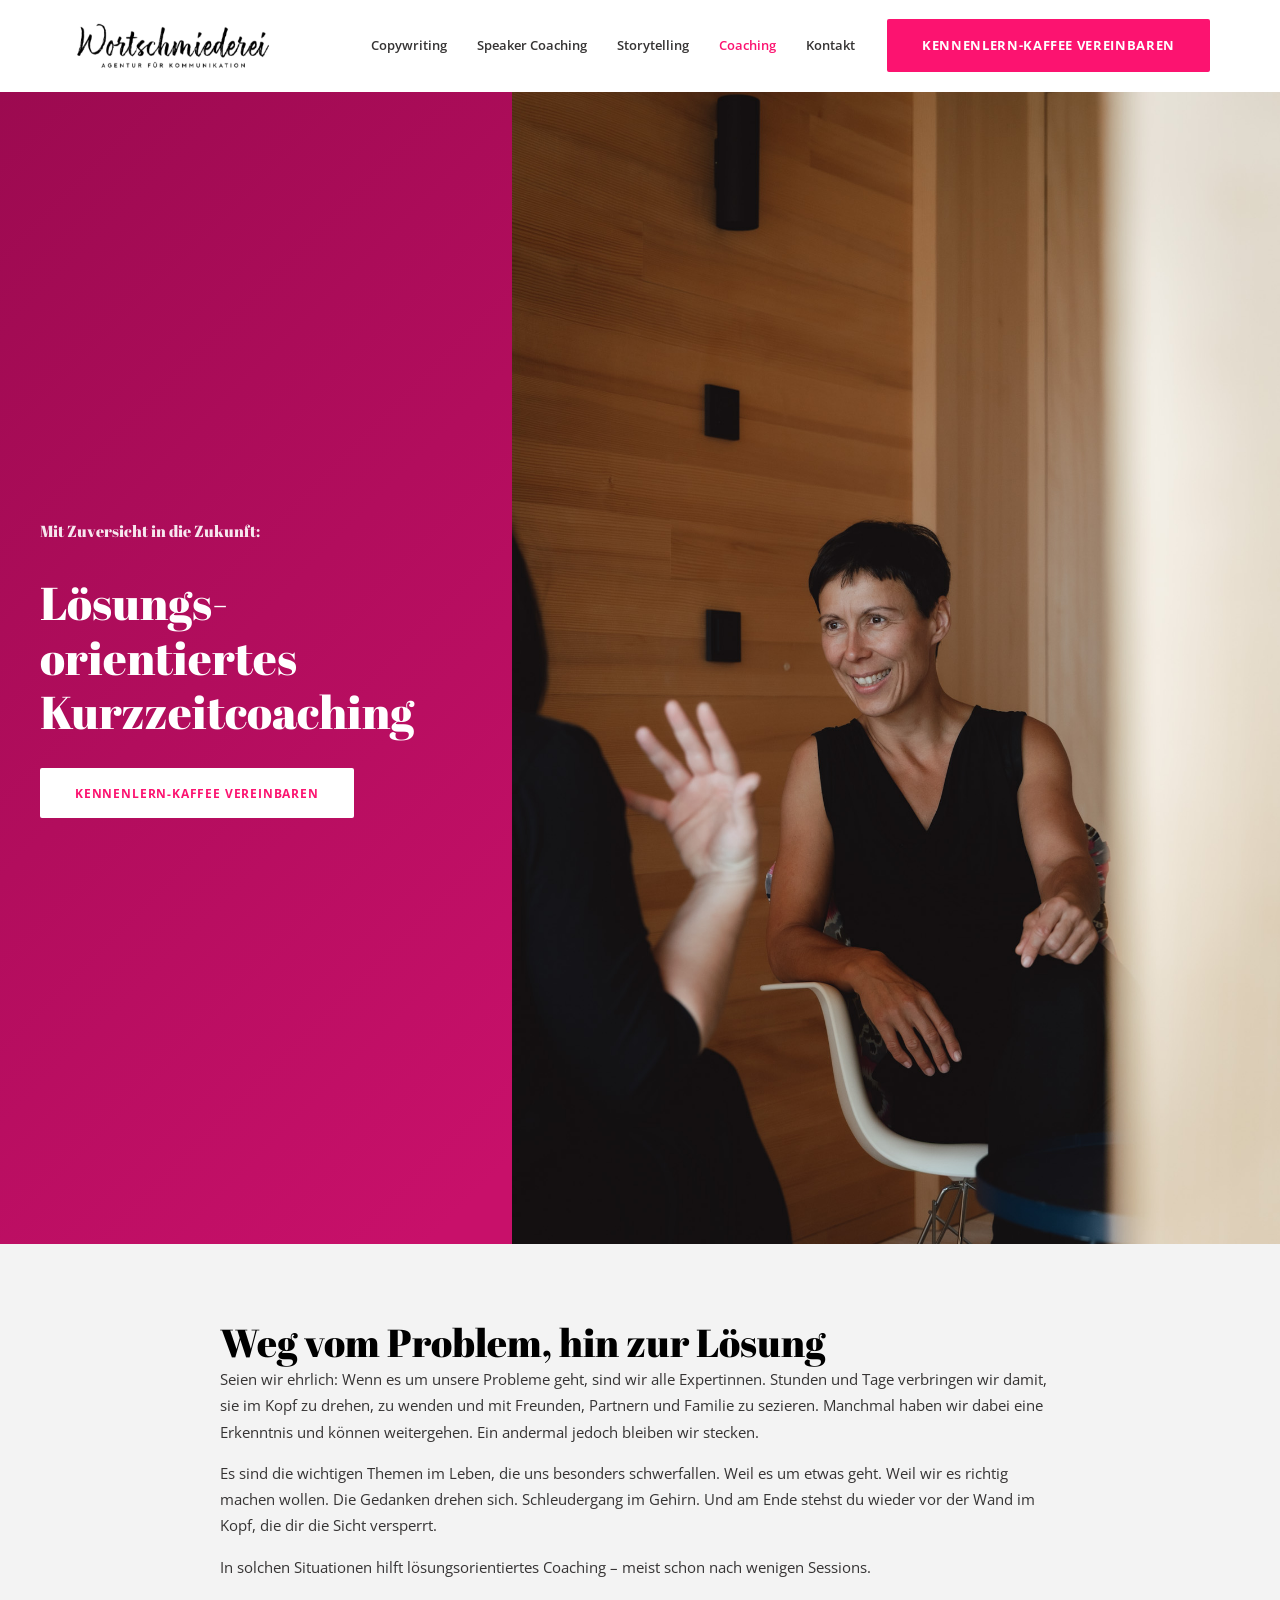
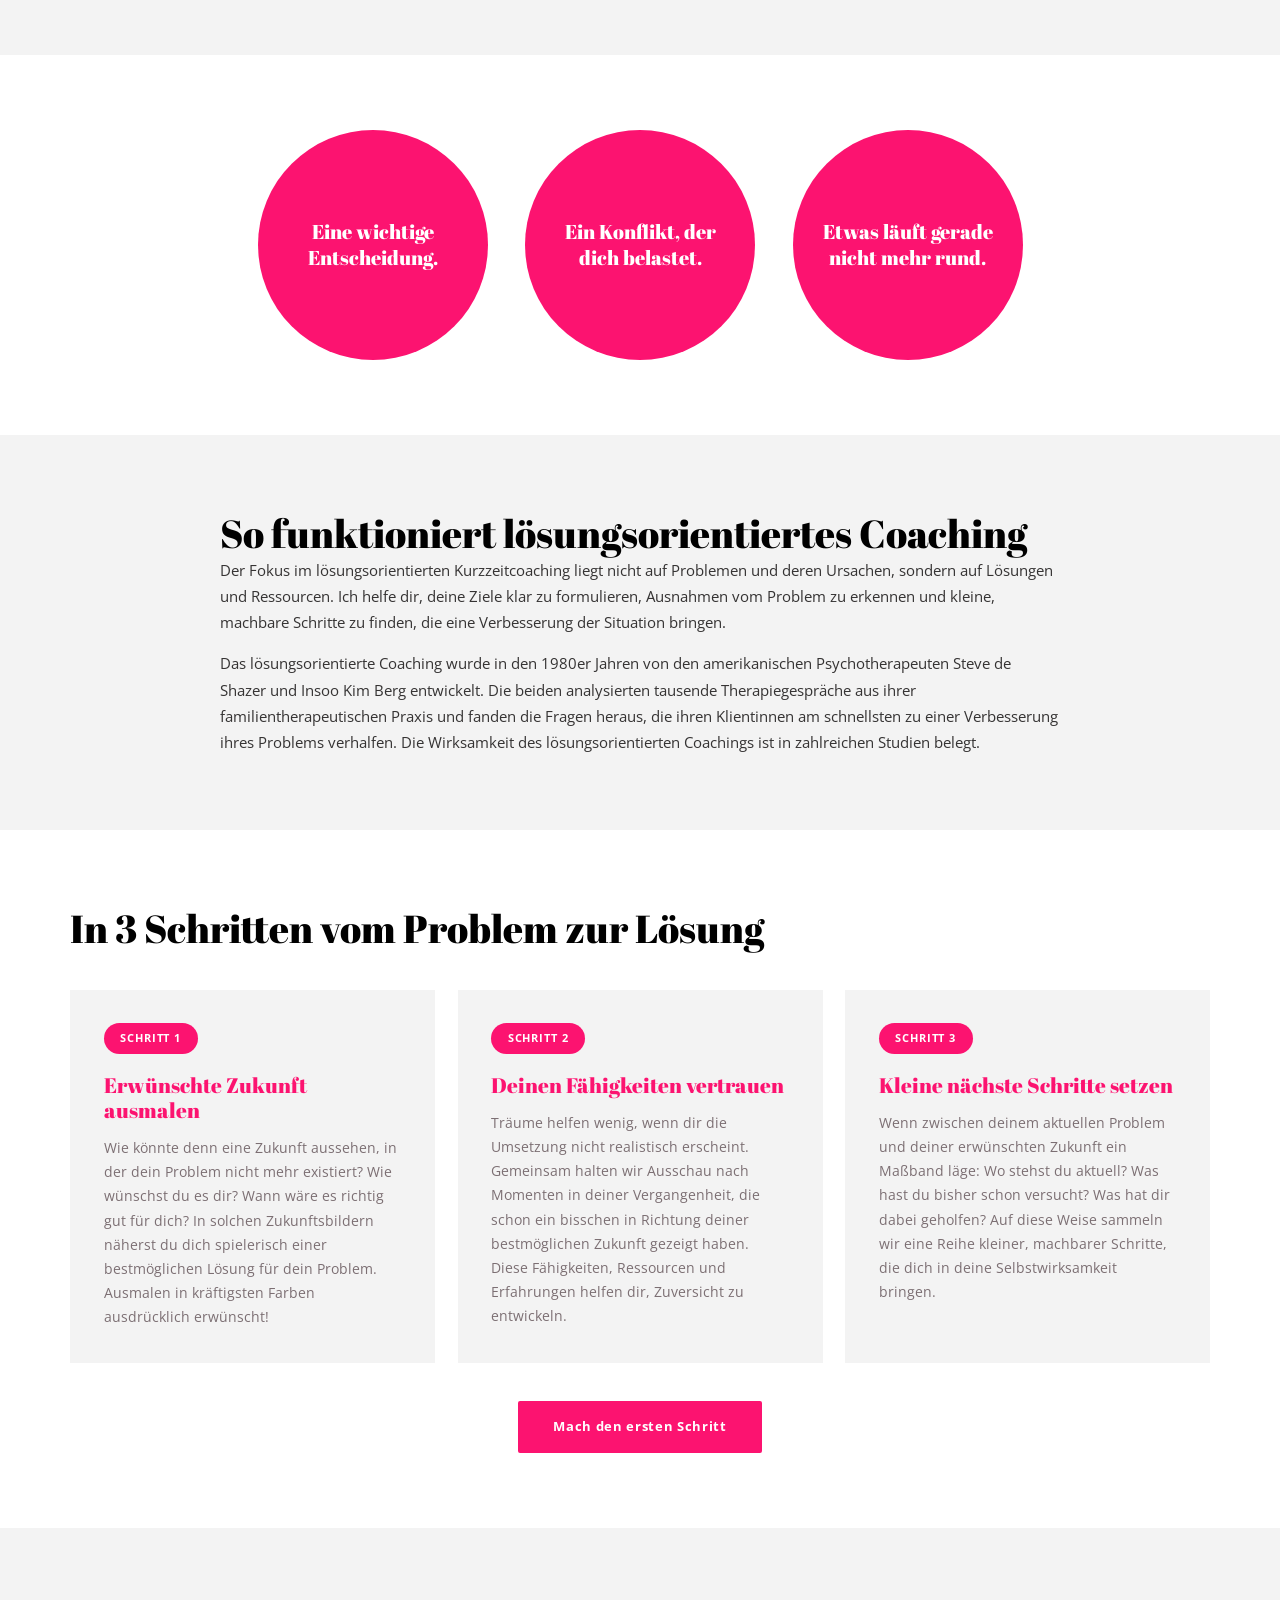
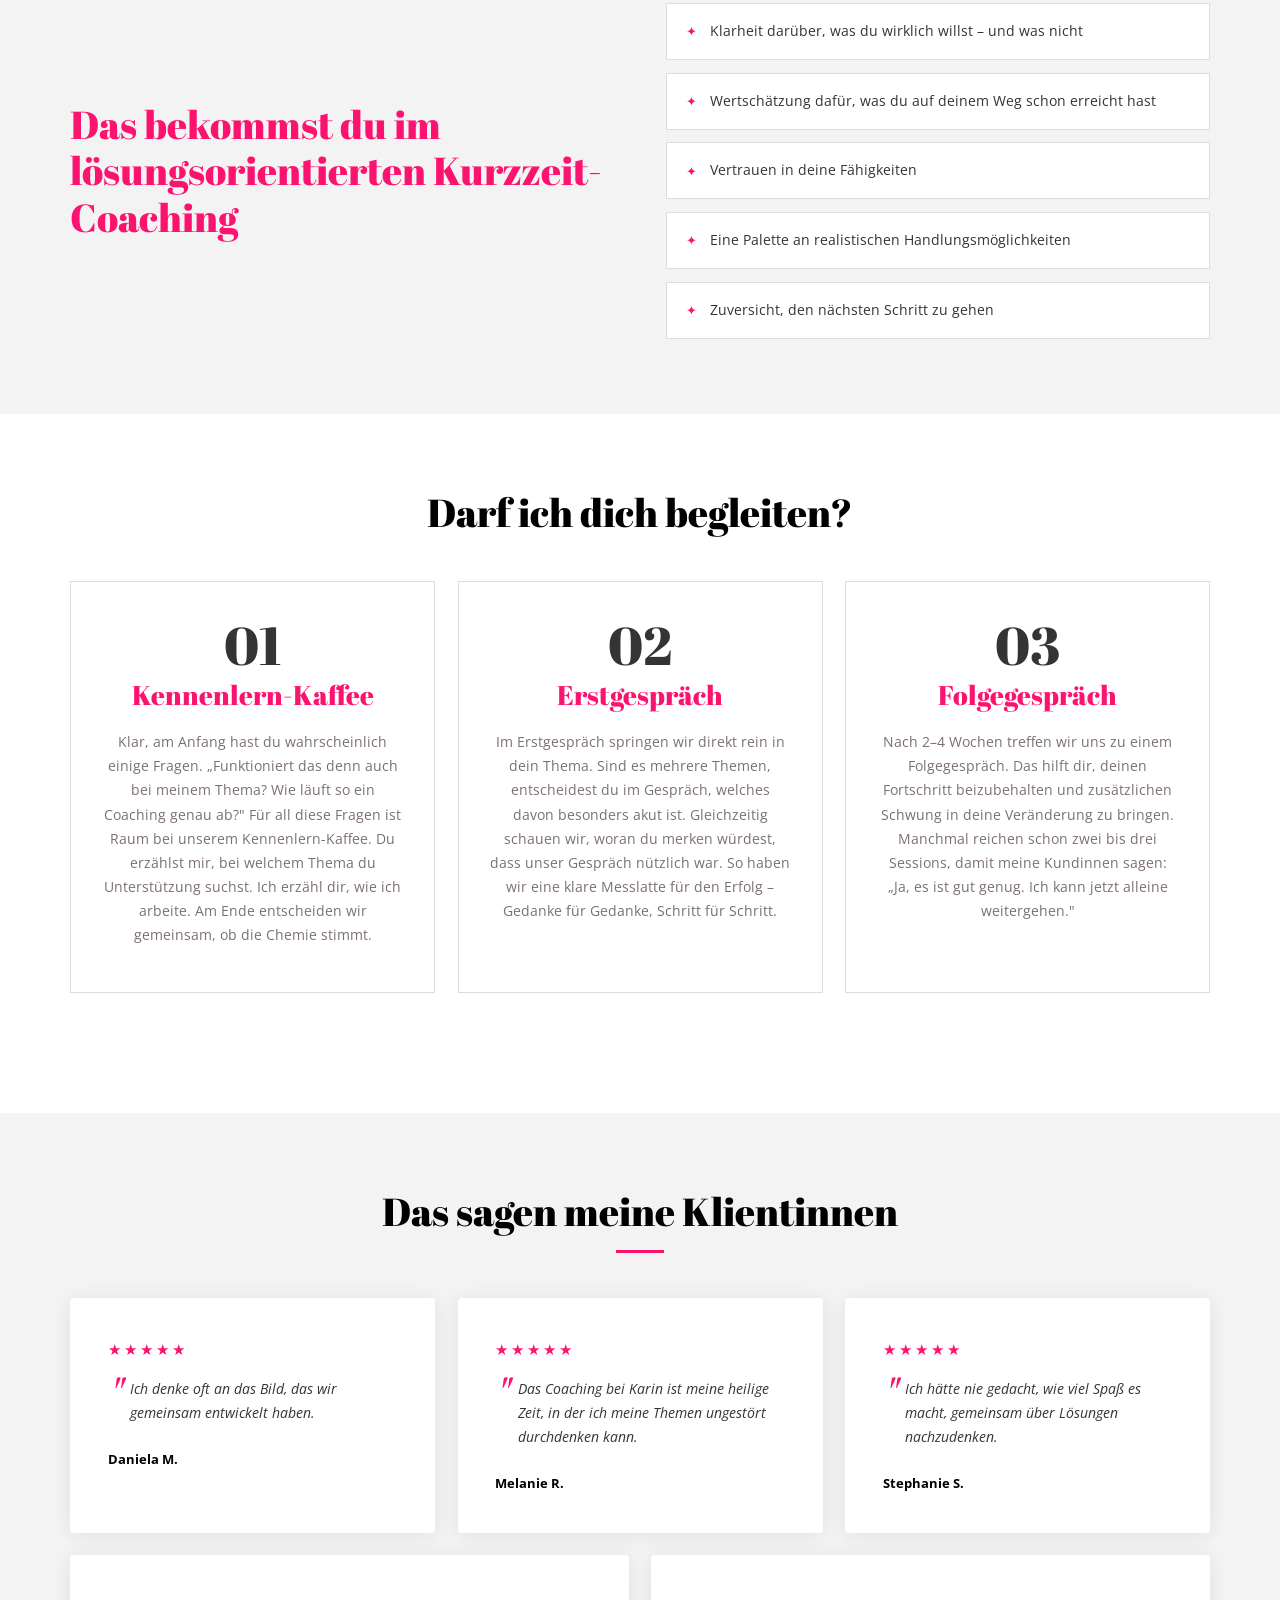
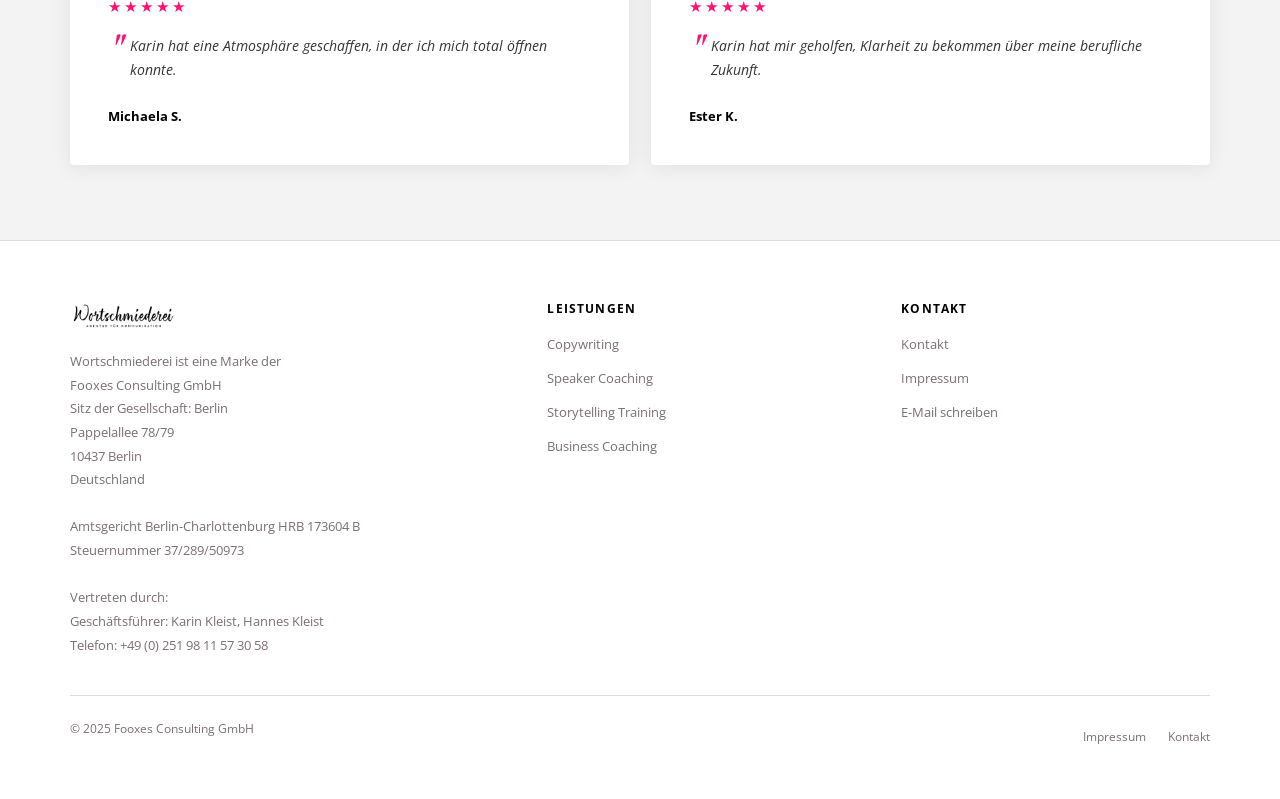
==== coaching/index.html @ 128ac785 "Apply Karin's review feedback All pages: - Header CTA now ALL CAPS; hero CTA buttons are white with " ====
<!DOCTYPE html>
<html lang="de">
<head>
  <meta charset="UTF-8">
  <meta name="viewport" content="width=device-width, initial-scale=1.0">
  <title>Business Coaching – Wortschmiederei</title>
  <meta name="description" content="Lösungsorientiertes Kurzzeitcoaching mit Karin Kleist. Mit Zuversicht in die Zukunft – weg vom Problem, hin zur Lösung.">
  <link rel="stylesheet" href="../css/style.css">
</head>
<body>

  <!-- ============ HEADER ============ -->
  <header class="site-header" role="banner">
    <div class="header-inner">
      <a href="/" class="site-logo" aria-label="Wortschmiederei – Startseite">
        <img src="../images/logos/logo-black-cropped.png" alt="Wortschmiederei" width="180" height="60">
      </a>

      <button class="nav-toggle" aria-expanded="false" aria-controls="site-nav" aria-label="Menü öffnen">
        <span></span><span></span><span></span>
      </button>

      <nav class="site-nav" id="site-nav" role="navigation" aria-label="Hauptnavigation">
        <ul class="nav-list">
          <li><a href="../copywriting-fuer-unternehmen-und-macher/">Copywriting</a></li>
          <li><a href="../speaker-coaching/">Speaker Coaching</a></li>
          <li><a href="../storytelling-trainings/">Storytelling</a></li>
          <li><a href="../coaching/" class="active">Coaching</a></li>
          <li><a href="../kontakt/">Kontakt</a></li>
        </ul>
        <div class="nav-cta">
          <a href="../kontakt/" class="btn btn-primary">Kennenlern-Kaffee vereinbaren</a>
        </div>
      </nav>
    </div>
  </header>

  <main>

    <!-- ============ HERO ============ -->
    <section class="hero hero--sub">
      <img class="hero-photo" src="../images/photos/karin-kleist-fotoshooting-2025-5158.jpg" alt="Karin Kleist – Coaching">
      <div class="hero-content">
        <div class="hero-content-inner">
          <p class="hero-eyebrow">Mit Zuversicht in die Zukunft:</p>
          <h1>Lösungs-orientiertes Kurzzeitcoaching</h1>
          <a href="../kontakt/" class="btn btn-light">Kennenlern-Kaffee vereinbaren</a>
        </div>
      </div>
    </section>

    <!-- ============ WEG VOM PROBLEM ============ -->
    <section class="section section--light">
      <div class="container" style="max-width: 900px;">
        <h2 class="text-accent">Weg vom Problem, hin zur Lösung</h2>
        <p>Seien wir ehrlich: Wenn es um unsere Probleme geht, sind wir alle Expertinnen. Stunden und Tage verbringen wir damit, sie im Kopf zu drehen, zu wenden und mit Freunden, Partnern und Familie zu sezieren. Manchmal haben wir dabei eine Erkenntnis und können weitergehen. Ein andermal jedoch bleiben wir stecken.</p>
        <p>Es sind die wichtigen Themen im Leben, die uns besonders schwerfallen. Weil es um etwas geht. Weil wir es richtig machen wollen. Die Gedanken drehen sich. Schleudergang im Gehirn. Und am Ende stehst du wieder vor der Wand im Kopf, die dir die Sicht versperrt.</p>
        <p>In solchen Situationen hilft lösungsorientiertes Coaching – meist schon nach wenigen Sessions.</p>
      </div>
    </section>

    <!-- ============ SITUATION CIRCLES ============ -->
    <section class="section">
      <div class="container">
        <div class="situation-circles">
          <div class="situation-circle">Eine wichtige Entscheidung.</div>
          <div class="situation-circle">Ein Konflikt, der dich belastet.</div>
          <div class="situation-circle">Etwas läuft gerade nicht mehr rund.</div>
        </div>
      </div>
    </section>

    <!-- ============ SO FUNKTIONIERT ============ -->
    <section class="section section--light">
      <div class="container" style="max-width: 900px;">
        <h2>So funktioniert lösungsorientiertes Coaching</h2>
        <p>Der Fokus im lösungsorientierten Kurzzeitcoaching liegt nicht auf Problemen und deren Ursachen, sondern auf Lösungen und Ressourcen. Ich helfe dir, deine Ziele klar zu formulieren, Ausnahmen vom Problem zu erkennen und kleine, machbare Schritte zu finden, die eine Verbesserung der Situation bringen.</p>
        <p>Das lösungsorientierte Coaching wurde in den 1980er Jahren von den amerikanischen Psychotherapeuten Steve de Shazer und Insoo Kim Berg entwickelt. Die beiden analysierten tausende Therapiegespräche aus ihrer familientherapeutischen Praxis und fanden die Fragen heraus, die ihren Klientinnen am schnellsten zu einer Verbesserung ihres Problems verhalfen. Die Wirksamkeit des lösungsorientierten Coachings ist in zahlreichen Studien belegt.</p>
      </div>
    </section>

    <!-- ============ 3 SCHRITTE ============ -->
    <section class="section">
      <div class="container">
        <h2>In 3 Schritten vom Problem zur Lösung</h2>

        <div class="coach-steps">
          <div class="coach-step">
            <span class="step-badge">Schritt 1</span>
            <h3>Erwünschte Zukunft ausmalen</h3>
            <p>Wie könnte denn eine Zukunft aussehen, in der dein Problem nicht mehr existiert? Wie wünschst du es dir? Wann wäre es richtig gut für dich? In solchen Zukunftsbildern näherst du dich spielerisch einer bestmöglichen Lösung für dein Problem. Ausmalen in kräftigsten Farben ausdrücklich erwünscht!</p>
          </div>
          <div class="coach-step">
            <span class="step-badge">Schritt 2</span>
            <h3>Deinen Fähigkeiten vertrauen</h3>
            <p>Träume helfen wenig, wenn dir die Umsetzung nicht realistisch erscheint. Gemeinsam halten wir Ausschau nach Momenten in deiner Vergangenheit, die schon ein bisschen in Richtung deiner bestmöglichen Zukunft gezeigt haben. Diese Fähigkeiten, Ressourcen und Erfahrungen helfen dir, Zuversicht zu entwickeln.</p>
          </div>
          <div class="coach-step">
            <span class="step-badge">Schritt 3</span>
            <h3>Kleine nächste Schritte setzen</h3>
            <p>Wenn zwischen deinem aktuellen Problem und deiner erwünschten Zukunft ein Maßband läge: Wo stehst du aktuell? Was hast du bisher schon versucht? Was hat dir dabei geholfen? Auf diese Weise sammeln wir eine Reihe kleiner, machbarer Schritte, die dich in deine Selbstwirksamkeit bringen.</p>
          </div>
        </div>

        <div class="text-center" style="margin-top: 2.5rem;">
          <a href="../kontakt/" class="btn btn-primary">Mach den ersten Schritt</a>
        </div>
      </div>
    </section>

    <!-- ============ DAS BEKOMMST DU ============ -->
    <section class="section section--light">
      <div class="container">
        <div class="checklist-block">
          <div>
            <h2 class="text-primary">Das bekommst du im lösungsorientierten Kurzzeit-Coaching</h2>
          </div>
          <ul class="checklist">
            <li>Klarheit darüber, was du wirklich willst – und was nicht</li>
            <li>Wertschätzung dafür, was du auf deinem Weg schon erreicht hast</li>
            <li>Vertrauen in deine Fähigkeiten</li>
            <li>Eine Palette an realistischen Handlungsmöglichkeiten</li>
            <li>Zuversicht, den nächsten Schritt zu gehen</li>
          </ul>
        </div>
      </div>
    </section>

    <!-- ============ DARF ICH DICH BEGLEITEN ============ -->
    <section class="section process">
      <div class="container">
        <h2 class="text-center">Darf ich dich begleiten?</h2>

        <div class="process-steps" style="margin-top: 3rem;">
          <div class="process-step">
            <span class="step-number">01</span>
            <h3>Kennenlern-Kaffee</h3>
            <p>Klar, am Anfang hast du wahrscheinlich einige Fragen. „Funktioniert das denn auch bei meinem Thema? Wie läuft so ein Coaching genau ab?" Für all diese Fragen ist Raum bei unserem Kennenlern-Kaffee. Du erzählst mir, bei welchem Thema du Unterstützung suchst. Ich erzähl dir, wie ich arbeite. Am Ende entscheiden wir gemeinsam, ob die Chemie stimmt.</p>
          </div>
          <div class="process-step">
            <span class="step-number">02</span>
            <h3>Erstgespräch</h3>
            <p>Im Erstgespräch springen wir direkt rein in dein Thema. Sind es mehrere Themen, entscheidest du im Gespräch, welches davon besonders akut ist. Gleichzeitig schauen wir, woran du merken würdest, dass unser Gespräch nützlich war. So haben wir eine klare Messlatte für den Erfolg – Gedanke für Gedanke, Schritt für Schritt.</p>
          </div>
          <div class="process-step">
            <span class="step-number">03</span>
            <h3>Folgegespräch</h3>
            <p>Nach 2–4 Wochen treffen wir uns zu einem Folgegespräch. Das hilft dir, deinen Fortschritt beizubehalten und zusätzlichen Schwung in deine Veränderung zu bringen. Manchmal reichen schon zwei bis drei Sessions, damit meine Kundinnen sagen: „Ja, es ist gut genug. Ich kann jetzt alleine weitergehen."</p>
          </div>
        </div>
      </div>
    </section>

    <!-- ============ TESTIMONIALS ============ -->
    <section class="section testimonials">
      <div class="container">
        <div class="testimonials-header">
          <h2>Das sagen meine Klientinnen</h2>
        </div>

        <div class="testimonials-grid">
          <div class="testimonial-card">
            <div class="star-rating" aria-label="5 von 5 Sternen">
              <span>★</span><span>★</span><span>★</span><span>★</span><span>★</span>
            </div>
            <blockquote>Ich denke oft an das Bild, das wir gemeinsam entwickelt haben.</blockquote>
            <div class="testimonial-author">
              <div class="author-info">
                <strong>Daniela M.</strong>
              </div>
            </div>
          </div>

          <div class="testimonial-card">
            <div class="star-rating" aria-label="5 von 5 Sternen">
              <span>★</span><span>★</span><span>★</span><span>★</span><span>★</span>
            </div>
            <blockquote>Das Coaching bei Karin ist meine heilige Zeit, in der ich meine Themen ungestört durchdenken kann.</blockquote>
            <div class="testimonial-author">
              <div class="author-info">
                <strong>Melanie R.</strong>
              </div>
            </div>
          </div>

          <div class="testimonial-card">
            <div class="star-rating" aria-label="5 von 5 Sternen">
              <span>★</span><span>★</span><span>★</span><span>★</span><span>★</span>
            </div>
            <blockquote>Ich hätte nie gedacht, wie viel Spaß es macht, gemeinsam über Lösungen nachzudenken.</blockquote>
            <div class="testimonial-author">
              <div class="author-info">
                <strong>Stephanie S.</strong>
              </div>
            </div>
          </div>
        </div>

        <div style="display: grid; grid-template-columns: repeat(2, 1fr); gap: 1.5rem; margin-top: 1.5rem;">
          <div class="testimonial-card">
            <div class="star-rating" aria-label="5 von 5 Sternen">
              <span>★</span><span>★</span><span>★</span><span>★</span><span>★</span>
            </div>
            <blockquote>Karin hat eine Atmosphäre geschaffen, in der ich mich total öffnen konnte.</blockquote>
            <div class="testimonial-author">
              <div class="author-info">
                <strong>Michaela S.</strong>
              </div>
            </div>
          </div>

          <div class="testimonial-card">
            <div class="star-rating" aria-label="5 von 5 Sternen">
              <span>★</span><span>★</span><span>★</span><span>★</span><span>★</span>
            </div>
            <blockquote>Karin hat mir geholfen, Klarheit zu bekommen über meine berufliche Zukunft.</blockquote>
            <div class="testimonial-author">
              <div class="author-info">
                <strong>Ester K.</strong>
              </div>
            </div>
          </div>
        </div>
      </div>
    </section>

  </main>

  <!-- ============ FOOTER ============ -->
  <footer class="site-footer" role="contentinfo">
    <div class="container">
      <div class="footer-inner">
        <div class="footer-col">
          <div class="footer-logo">
            <a href="/"><img src="../images/logos/logo-black-cropped.png" alt="Wortschmiederei"></a>
          </div>
          <address>
            Wortschmiederei ist eine Marke der<br>
            Fooxes Consulting GmbH<br>
            Sitz der Gesellschaft: Berlin<br>
            Pappelallee 78/79<br>
            10437 Berlin<br>
            Deutschland<br><br>
            Amtsgericht Berlin-Charlottenburg HRB 173604 B<br>
            Steuernummer 37/289/50973<br><br>
            Vertreten durch:<br>
            Geschäftsführer: Karin Kleist, Hannes Kleist<br>
            Telefon: <a href="tel:+4925198115730 58">+49 (0) 251 98 11 57 30 58</a>
          </address>
        </div>

        <div class="footer-col">
          <h4>Leistungen</h4>
          <ul class="footer-nav-list">
            <li><a href="../copywriting-fuer-unternehmen-und-macher/">Copywriting</a></li>
            <li><a href="../speaker-coaching/">Speaker Coaching</a></li>
            <li><a href="../storytelling-trainings/">Storytelling Training</a></li>
            <li><a href="../coaching/">Business Coaching</a></li>
          </ul>
        </div>

        <div class="footer-col">
          <h4>Kontakt</h4>
          <ul class="footer-nav-list">
            <li><a href="../kontakt/">Kontakt</a></li>
            <li><a href="../impressum/">Impressum</a></li>
            <li><a href="mailto:karin.kleist@wortschmiederei.com">E-Mail schreiben</a></li>
          </ul>
        </div>
      </div>

      <div class="footer-bottom">
        <p>&copy; 2025 Fooxes Consulting GmbH</p>
        <div style="display: flex; gap: 1.5rem;">
          <a href="../impressum/">Impressum</a>
          <a href="../kontakt/">Kontakt</a>
        </div>
      </div>
    </div>
  </footer>

  <script src="../js/main.js"></script>
</body>
</html>
---- css/style.css ----
/* ============================================
   WORTSCHMIEDEREI — Global Stylesheet
   ============================================ */

@import url('https://fonts.googleapis.com/css2?family=Abril+Fatface&family=Open+Sans:ital,wght@0,300;0,400;0,600;0,700;1,400&display=swap');

/* Scroll-reveal: elements are visible by default (robust without JS / in
   screenshots). When JS marks them in-view, play a one-time fade-up. */
@media (prefers-reduced-motion: no-preference) {
  .reveal.in-view { animation: fadeUp 0.6s ease backwards; }
}
@keyframes fadeUp {
  from { opacity: 0; transform: translateY(18px); }
  to   { opacity: 1; transform: none; }
}

/* ----------------------------------------
   CSS Variables
   ---------------------------------------- */
:root {
  --color-primary: #fc1370;
  --color-magenta: #b41e86;
  --color-black: #000000;
  --color-dark: #353333;
  --color-muted: #7c6f73;
  --color-light-bg: #f3f3f3;
  --color-sand: #eae6e5;
  --color-white: #ffffff;
  --color-border: #dddddd;

  --font-display: 'Abril Fatface', serif;
  --font-body: 'Open Sans', sans-serif;

  --max-width: 1200px;
  --nav-height: 92px;
  --transition: 0.3s ease;
  --radius: 4px;
  --shadow: 0 2px 20px rgba(0,0,0,0.08);
}

/* ----------------------------------------
   Reset & Base
   ---------------------------------------- */
*, *::before, *::after {
  box-sizing: border-box;
  margin: 0;
  padding: 0;
}

html {
  font-size: 93.75%; /* 15px base */
  scroll-behavior: smooth;
}

body {
  font-family: var(--font-body);
  font-size: 1rem;
  line-height: 1.75;
  color: var(--color-dark);
  background: var(--color-white);
  -webkit-font-smoothing: antialiased;
}

a {
  color: var(--color-primary);
  text-decoration: none;
  transition: color var(--transition);
}

a:hover, a:focus {
  color: var(--color-black);
}

img {
  max-width: 100%;
  height: auto;
  display: block;
}

ul {
  list-style: none;
}

/* ----------------------------------------
   Typography
   ---------------------------------------- */
h1, h2, h3, h4, h5, h6 {
  font-family: var(--font-display);
  font-weight: 400;
  line-height: 1.2;
  color: var(--color-black);
}

h1 { font-size: clamp(2.2rem, 5vw, 3.5rem); }
h2 { font-size: clamp(1.8rem, 3.5vw, 2.6rem); }
h3 { font-size: clamp(1.3rem, 2.5vw, 1.8rem); }
h4 { font-size: 1.2rem; }

p {
  margin-bottom: 1rem;
}

p:last-child {
  margin-bottom: 0;
}

.text-muted {
  color: var(--color-muted);
}

.text-primary {
  color: var(--color-primary);
}

/* ----------------------------------------
   Layout
   ---------------------------------------- */
.container {
  max-width: var(--max-width);
  margin: 0 auto;
  padding: 0 2rem;
}

.section {
  padding: 5rem 0;
}

.section--light {
  background: var(--color-light-bg);
}

.section--dark {
  background: var(--color-dark);
  color: var(--color-white);
}

.section--dark h1,
.section--dark h2,
.section--dark h3,
.section--dark h4 {
  color: var(--color-white);
}

.section--sand {
  background: var(--color-sand);
}

.section--pink {
  background: var(--color-primary);
  color: var(--color-white);
}

.section--pink h1,
.section--pink h2,
.section--pink h3 {
  color: var(--color-white);
}

.section-label {
  font-family: var(--font-body);
  font-size: 0.75rem;
  font-weight: 700;
  letter-spacing: 0.15em;
  text-transform: uppercase;
  color: var(--color-primary);
  margin-bottom: 0.75rem;
}

.section--dark .section-label,
.section--pink .section-label {
  color: rgba(255,255,255,0.7);
}

/* ----------------------------------------
   Buttons
   ---------------------------------------- */
.btn {
  display: inline-block;
  padding: 0.85rem 2.2rem;
  font-family: var(--font-body);
  font-size: 0.875rem;
  font-weight: 700;
  letter-spacing: 0.05em;
  text-transform: none;
  border-radius: 2px;
  cursor: pointer;
  transition: all var(--transition);
  border: 2px solid transparent;
  white-space: nowrap;
}

.btn-primary {
  background: var(--color-primary);
  color: var(--color-white);
  border-color: var(--color-primary);
}

.btn-primary:hover {
  background: transparent;
  color: var(--color-primary);
}

.btn-light {
  background: var(--color-white);
  color: var(--color-primary);
  border-color: var(--color-white);
}

.btn-light:hover {
  background: transparent;
  color: var(--color-white);
}

.btn-outline {
  background: transparent;
  color: var(--color-primary);
  border-color: var(--color-primary);
}

.btn-outline:hover {
  background: var(--color-primary);
  color: var(--color-white);
}

.btn-outline-light {
  background: transparent;
  color: var(--color-white);
  border-color: var(--color-white);
}

.btn-outline-light:hover {
  background: var(--color-white);
  color: var(--color-primary);
}

/* Deep magenta button — used on the pink hero so it stands out */
.btn-magenta {
  background: var(--color-magenta);
  color: var(--color-white);
  border-color: var(--color-magenta);
}

.btn-magenta:hover {
  background: var(--color-white);
  color: var(--color-magenta);
  border-color: var(--color-white);
}

/* ----------------------------------------
   Navigation
   ---------------------------------------- */
.site-header {
  position: fixed;
  top: 0;
  left: 0;
  right: 0;
  z-index: 1000;
  height: var(--nav-height);
  background: var(--color-white);
  border-bottom: 1px solid transparent;
  transition: border-color var(--transition), box-shadow var(--transition);
}

.site-header.scrolled {
  border-bottom-color: var(--color-border);
  box-shadow: 0 2px 10px rgba(0,0,0,0.06);
}

.header-inner {
  max-width: var(--max-width);
  margin: 0 auto;
  padding: 0 2rem;
  height: 100%;
  display: flex;
  align-items: center;
  justify-content: space-between;
  gap: 2rem;
}

.site-logo {
  flex-shrink: 0;
}

.site-logo img {
  height: 58px;
  width: auto;
}

.site-nav {
  display: flex;
  align-items: center;
  gap: 0.25rem;
}

.nav-list {
  display: flex;
  align-items: center;
  gap: 0.25rem;
}

.nav-list a {
  display: block;
  padding: 0.5rem 0.875rem;
  font-size: 0.875rem;
  font-weight: 600;
  color: var(--color-dark);
  border-radius: var(--radius);
  transition: color var(--transition);
}

.nav-list a:hover,
.nav-list a.active {
  color: var(--color-primary);
}

.nav-cta {
  margin-left: 1rem;
}

/* Header CTA in ALL CAPS (Karin's request) */
.nav-cta .btn {
  text-transform: uppercase;
}

/* Mobile menu toggle */
.nav-toggle {
  display: none;
  flex-direction: column;
  gap: 5px;
  background: none;
  border: none;
  cursor: pointer;
  padding: 4px;
}

.nav-toggle span {
  display: block;
  width: 26px;
  height: 2px;
  background: var(--color-dark);
  transition: all var(--transition);
  transform-origin: center;
}

.nav-toggle.open span:nth-child(1) {
  transform: translateY(7px) rotate(45deg);
}
.nav-toggle.open span:nth-child(2) {
  opacity: 0;
}
.nav-toggle.open span:nth-child(3) {
  transform: translateY(-7px) rotate(-45deg);
}

/* ----------------------------------------
   Hero Section
   ---------------------------------------- */
.hero {
  position: relative;
  min-height: 90vh;
  display: flex;
  align-items: stretch;
  /* deep magenta with a subtle darkening toward the top-left */
  background: linear-gradient(135deg, #9c0a50 0%, #c8106a 65%);
}

/* Photo fills the right ~60% with a hard vertical seam */
.hero-photo {
  order: 2;
  flex: 0 0 60%;
  width: 60%;
  object-fit: cover;
  object-position: center top;
}

/* Text panel on the left ~40%; left edge aligns to the 1200px container */
.hero-content {
  order: 1;
  flex: 0 0 40%;
  display: flex;
  flex-direction: column;
  justify-content: center;
  padding: 4rem 2rem 4rem max(2rem, calc((100vw - 1200px) / 2));
  z-index: 2;
}

.hero-content-inner {
  max-width: 100%;
}

.hero h1 {
  color: var(--color-white);
  margin-bottom: 2rem;
  font-size: clamp(2.2rem, 3.6vw, 3.2rem);
  line-height: 1.18;
}

.hero p {
  color: rgba(255,255,255,0.95);
  font-size: 1.05rem;
  max-width: 480px;
  margin-bottom: 2rem;
}

/* Hero buttons are uppercase to match the live site */
.hero .btn {
  text-transform: uppercase;
  letter-spacing: 0.07em;
  font-size: 0.78rem;
  display: inline-flex;
  align-items: center;
  gap: 0.5rem;
}

.hero .btn svg {
  width: 16px;
  height: 16px;
}

/* Floating "Lass uns sprechen" button straddling the hero's bottom edge */
.hero-float {
  position: absolute;
  left: 50%;
  bottom: -22px;
  transform: translateX(-50%);
  z-index: 5;
}

/* Eyebrow line above subpage hero titles */
.hero-eyebrow {
  color: var(--color-white);
  font-family: var(--font-display);
  font-size: clamp(1.2rem, 2vw, 1.6rem);
  margin-bottom: 0.75rem;
  opacity: 0.95;
}

/* Subpage hero — a touch shorter than the homepage hero */
.hero--sub {
  min-height: 68vh;
}

/* Subpage hero (smaller) */
.page-hero {
  background: var(--color-primary);
  padding: calc(var(--nav-height) + 4rem) 0 4rem;
  position: relative;
  overflow: hidden;
}

.page-hero::after {
  content: '';
  position: absolute;
  bottom: -2px;
  left: 0;
  right: 0;
  height: 60px;
  background: var(--color-white);
  clip-path: ellipse(55% 100% at 50% 100%);
}

.page-hero h1 {
  color: var(--color-white);
}

.page-hero p {
  color: rgba(255,255,255,0.9);
  font-size: 1.1rem;
  max-width: 640px;
}

.page-hero .krickel {
  position: absolute;
  bottom: 20px;
  right: 5%;
  opacity: 0.25;
  width: 200px;
}

/* ----------------------------------------
   Brand elements
   ---------------------------------------- */
.krickel-decoration {
  position: absolute;
  pointer-events: none;
  opacity: 0.5;
}

.blob-decoration {
  position: absolute;
  pointer-events: none;
}

/* ----------------------------------------
   Challenge / Pain Points Section
   ---------------------------------------- */
.challenges {
  background: var(--color-white);
}

.challenges-grid {
  display: grid;
  grid-template-columns: repeat(3, 1fr);
  gap: 2.5rem;
  margin-top: 3rem;
}

.challenge-card {
  text-align: center;
  padding: 2rem 1.5rem;
}

.challenge-number {
  font-family: var(--font-display);
  font-size: 3.5rem;
  color: var(--color-sand);
  line-height: 1;
  margin-bottom: 1rem;
}

.challenge-card h3 {
  font-size: 1.3rem;
  margin-bottom: 1rem;
  color: var(--color-black);
}

.challenges-cta {
  text-align: center;
  margin-top: 3rem;
}

/* ----------------------------------------
   Services Section
   ---------------------------------------- */
.services-intro {
  max-width: 760px;
  margin-bottom: 3rem;
}

.services-grid {
  display: grid;
  grid-template-columns: repeat(2, 1fr);
  gap: 1.5rem;
  margin-top: 2.5rem;
}

.service-card {
  background: var(--color-white);
  padding: 2.5rem;
  border: 1px solid var(--color-border);
  transition: box-shadow var(--transition), transform var(--transition);
  position: relative;
  display: flex;
  flex-direction: column;
}

.service-card:hover {
  box-shadow: 0 12px 30px rgba(0,0,0,0.08);
  transform: translateY(-3px);
}

.service-card h3 {
  font-size: 1.4rem;
  margin-bottom: 0.9rem;
  color: var(--color-black);
}

.service-card p {
  color: var(--color-muted);
  font-size: 0.95rem;
  margin-bottom: 1.75rem;
  flex: 1;
}

.service-card .btn {
  align-self: flex-start;
}

/* ----------------------------------------
   Process / Steps Section
   ---------------------------------------- */
.process {
  background: var(--color-white);
}

.process-steps {
  display: grid;
  grid-template-columns: repeat(3, 1fr);
  gap: 1.5rem;
  margin: 3rem 0;
  position: relative;
}

.process-step {
  text-align: center;
  padding: 2.5rem 2rem 3rem;
  border: 1px solid var(--color-border);
  background: var(--color-white);
}

.step-number {
  font-family: var(--font-display);
  font-size: 3.5rem;
  color: var(--color-dark);
  line-height: 1;
  margin-bottom: 0.5rem;
  display: block;
}

.process-step h3 {
  margin-bottom: 1.25rem;
  color: var(--color-primary);
}

.process-step p {
  color: var(--color-muted);
  font-size: 0.92rem;
}

.process-cta {
  text-align: center;
  margin-top: 1rem;
}

/* ----------------------------------------
   About Section — pink card on the right over a light band
   ---------------------------------------- */
.about {
  background: var(--color-light-bg);
}

.about-inner {
  display: grid;
  grid-template-columns: 1fr 1fr;
  gap: 0;
  align-items: stretch;
}

.about-spacer {
  /* empty left column on desktop */
}

.about-card {
  background: var(--color-primary);
  color: var(--color-white);
  padding: 3.5rem;
}

.about-card h2 {
  color: var(--color-white);
  margin-bottom: 1.5rem;
}

.about-card p {
  color: rgba(255,255,255,0.95);
  font-size: 0.98rem;
}

/* ----------------------------------------
   Exercise / Impulses Section
   ---------------------------------------- */
.impulses {
  background: var(--color-white);
  text-align: center;
}

.impulses h2 {
  color: var(--color-black);
  margin-bottom: 0.75rem;
}

.impulses .subtext {
  color: var(--color-muted);
  margin-bottom: 2rem;
}

.tag-list {
  display: flex;
  flex-wrap: wrap;
  gap: 0.75rem;
  justify-content: center;
}

.tag {
  display: inline-block;
  padding: 0.5rem 1.25rem;
  background: var(--color-primary);
  color: var(--color-white);
  font-size: 0.875rem;
  font-weight: 600;
  border-radius: 2rem;
  text-transform: lowercase;
  letter-spacing: 0.02em;
  cursor: pointer;
  border: none;
  font-family: var(--font-body);
  transition: opacity var(--transition);
}

.tag[aria-selected="false"] {
  opacity: 0.45;
}

.tag[aria-selected="false"]:hover {
  opacity: 0.75;
}

/* YouTube video embed in "Einfach mal machen" */
.video-frame {
  position: relative;
  width: 100%;
  max-width: 760px;
  margin: 2.5rem auto 0;
  aspect-ratio: 16 / 9;
  background: #000;
  border-radius: var(--radius);
  overflow: hidden;
}

.video-frame iframe {
  position: absolute;
  inset: 0;
  width: 100%;
  height: 100%;
  border: 0;
}

.video-frame .video-placeholder {
  position: absolute;
  inset: 0;
  display: flex;
  align-items: center;
  justify-content: center;
  text-align: center;
  padding: 2rem;
  color: rgba(255,255,255,0.8);
  font-size: 0.95rem;
}

/* ----------------------------------------
   Client Logos
   ---------------------------------------- */
.clients {
  padding: 3.5rem 0;
  overflow: hidden;
}

.clients h2 {
  text-align: center;
  margin-bottom: 2.5rem;
  font-size: 1rem;
  font-family: var(--font-body);
  font-weight: 600;
  letter-spacing: 0.1em;
  text-transform: uppercase;
  color: var(--color-muted);
}

.logo-track-wrapper {
  overflow: hidden;
  position: relative;
}

.logo-track-wrapper::before,
.logo-track-wrapper::after {
  content: '';
  position: absolute;
  top: 0;
  bottom: 0;
  width: 80px;
  z-index: 2;
}

.logo-track-wrapper::before {
  left: 0;
  background: linear-gradient(to right, var(--color-white), transparent);
}

.logo-track-wrapper::after {
  right: 0;
  background: linear-gradient(to left, var(--color-white), transparent);
}

.logo-track {
  display: flex;
  align-items: center;
  gap: 4rem;
  width: max-content;
  animation: logoScroll 30s linear infinite;
}

.logo-track:hover {
  animation-play-state: paused;
}

.logo-track img {
  height: 36px;
  width: auto;
  filter: grayscale(100%) opacity(0.5);
  transition: filter var(--transition);
  flex-shrink: 0;
}

.logo-track img:hover {
  filter: grayscale(0%) opacity(1);
}

@keyframes logoScroll {
  from { transform: translateX(0); }
  to { transform: translateX(-50%); }
}

/* ----------------------------------------
   Testimonials
   ---------------------------------------- */
.testimonials {
  background: var(--color-light-bg);
}

.testimonials-header {
  text-align: center;
  margin-bottom: 3rem;
}

.testimonials-header h2::after {
  content: '';
  display: block;
  width: 48px;
  height: 3px;
  background: var(--color-primary);
  margin: 1rem auto 0;
}

.testimonials-grid {
  display: grid;
  grid-template-columns: repeat(3, 1fr);
  gap: 1.5rem;
}

.testimonial-card {
  background: var(--color-white);
  padding: 2.5rem;
  border-radius: var(--radius);
  box-shadow: var(--shadow);
  position: relative;
}

.star-rating {
  display: flex;
  gap: 3px;
  margin-bottom: 1rem;
  color: var(--color-primary);
  font-size: 1rem;
}

.star-rating span {
  color: var(--color-primary);
}

.testimonial-card blockquote {
  font-style: italic;
  color: var(--color-dark);
  line-height: 1.7;
  margin-bottom: 1.5rem;
  font-size: 0.95rem;
  position: relative;
  padding-left: 1.5rem;
}

.testimonial-card blockquote::before {
  content: '"';
  position: absolute;
  left: 0;
  top: -0.25rem;
  font-family: var(--font-display);
  font-size: 2.5rem;
  color: var(--color-primary);
  line-height: 1;
}

.testimonial-author {
  display: flex;
  align-items: center;
  gap: 1rem;
}

.testimonial-author img {
  width: 48px;
  height: 48px;
  border-radius: 50%;
  object-fit: cover;
}

.author-info strong {
  display: block;
  font-size: 0.875rem;
  font-weight: 700;
  color: var(--color-black);
}

.author-info span {
  font-size: 0.8rem;
  color: var(--color-muted);
}

/* ----------------------------------------
   Newsletter Section
   ---------------------------------------- */
.newsletter {
  background: var(--color-primary);
  padding: 4rem 0;
  text-align: center;
}

.newsletter h2 {
  color: var(--color-white);
  max-width: 680px;
  margin: 0 auto 2rem;
  font-size: clamp(1.5rem, 3vw, 2.2rem);
}

.newsletter-form {
  display: flex;
  gap: 0.75rem;
  max-width: 480px;
  margin: 0 auto;
}

.newsletter-form input[type="email"] {
  flex: 1;
  padding: 0.85rem 1.25rem;
  border: 2px solid rgba(255,255,255,0.4);
  border-radius: 2px;
  background: rgba(255,255,255,0.15);
  color: var(--color-white);
  font-family: var(--font-body);
  font-size: 0.9rem;
  outline: none;
  transition: border-color var(--transition);
}

.newsletter-form input[type="email"]::placeholder {
  color: rgba(255,255,255,0.6);
}

.newsletter-form input[type="email"]:focus {
  border-color: var(--color-white);
}

.newsletter-form button {
  padding: 0.85rem 1.75rem;
  background: var(--color-white);
  color: var(--color-primary);
  border: none;
  font-family: var(--font-body);
  font-size: 0.875rem;
  font-weight: 700;
  cursor: pointer;
  transition: all var(--transition);
  border-radius: 2px;
}

.newsletter-form button:hover {
  background: var(--color-black);
  color: var(--color-white);
}

/* ----------------------------------------
   Footer — light, minimal (matches live site)
   ---------------------------------------- */
.site-footer {
  background: var(--color-white);
  color: var(--color-muted);
  padding: 4rem 0 3rem;
  border-top: 1px solid var(--color-border);
}

.footer-inner {
  display: grid;
  grid-template-columns: 1.4fr 1fr 1fr;
  gap: 3rem;
  margin-bottom: 2.5rem;
}

.footer-logo {
  margin-bottom: 1.25rem;
}

.footer-logo img {
  height: 30px;
  width: auto;
}

.footer-col h4 {
  color: var(--color-black);
  font-family: var(--font-body);
  font-size: 0.78rem;
  font-weight: 700;
  letter-spacing: 0.1em;
  text-transform: uppercase;
  margin-bottom: 1rem;
}

.footer-col p,
.footer-col address {
  font-size: 0.875rem;
  line-height: 1.8;
  font-style: normal;
  color: var(--color-muted);
}

.footer-col a {
  color: var(--color-muted);
  font-size: 0.875rem;
}

.footer-col a:hover {
  color: var(--color-primary);
}

.footer-nav-list {
  display: flex;
  flex-direction: column;
  gap: 0.5rem;
}

.footer-bottom {
  border-top: 1px solid var(--color-border);
  padding-top: 1.5rem;
  display: flex;
  justify-content: space-between;
  align-items: center;
  font-size: 0.8rem;
  flex-wrap: wrap;
  gap: 0.5rem;
  color: var(--color-muted);
}

.footer-bottom a {
  color: var(--color-muted);
}

.footer-bottom a:hover {
  color: var(--color-primary);
}

/* ----------------------------------------
   CTA Banner
   ---------------------------------------- */
.cta-banner {
  background: var(--color-dark);
  padding: 5rem 0;
  text-align: center;
}

.cta-banner h2 {
  color: var(--color-white);
  margin-bottom: 1rem;
}

.cta-banner p {
  color: rgba(255,255,255,0.75);
  max-width: 520px;
  margin: 0 auto 2rem;
}

/* ----------------------------------------
   Page Content Sections
   ---------------------------------------- */
.content-section {
  padding: 5rem 0;
}

.content-two-col {
  display: grid;
  grid-template-columns: 1fr 1fr;
  gap: 4rem;
  align-items: start;
}

.content-two-col.reverse {
  direction: rtl;
}

.content-two-col.reverse > * {
  direction: ltr;
}

.content-image img {
  width: 100%;
  height: 400px;
  object-fit: cover;
  object-position: top center;
}

/* ----------------------------------------
   Step Cards (numbered)
   ---------------------------------------- */
.step-cards {
  display: flex;
  flex-direction: column;
  gap: 2.5rem;
  margin: 2.5rem 0;
}

.step-card {
  display: grid;
  grid-template-columns: 80px 1fr;
  gap: 1.5rem;
  align-items: start;
}

.step-card-number {
  font-family: var(--font-display);
  font-size: 3rem;
  color: var(--color-primary);
  line-height: 1;
}

.step-card h3 {
  margin-bottom: 0.5rem;
}

/* ----------------------------------------
   Benefits / Feature Lists
   ---------------------------------------- */
.benefits-list {
  margin: 1.5rem 0;
}

.benefits-list li {
  display: flex;
  align-items: flex-start;
  gap: 0.75rem;
  padding: 0.6rem 0;
  border-bottom: 1px solid var(--color-border);
  font-size: 0.95rem;
  color: var(--color-dark);
}

.benefits-list li::before {
  content: '✦';
  color: var(--color-primary);
  flex-shrink: 0;
  font-size: 0.7rem;
  margin-top: 0.35rem;
}

/* ----------------------------------------
   Package / Offer Cards
   ---------------------------------------- */
.offer-cards {
  display: grid;
  grid-template-columns: repeat(3, 1fr);
  gap: 1.5rem;
  margin: 2.5rem 0;
}

.offer-card {
  border: 2px solid var(--color-border);
  padding: 2rem;
  transition: border-color var(--transition);
}

.offer-card:hover {
  border-color: var(--color-primary);
}

.offer-card-number {
  font-family: var(--font-display);
  font-size: 2rem;
  color: var(--color-primary);
  margin-bottom: 0.5rem;
}

.offer-card h3 {
  font-size: 1.1rem;
  margin-bottom: 0.5rem;
}

.offer-card p {
  font-size: 0.9rem;
  color: var(--color-muted);
}

/* ----------------------------------------
   Workshop Cards
   ---------------------------------------- */
.workshop-cards {
  display: grid;
  grid-template-columns: repeat(2, 1fr);
  gap: 2px;
  background: var(--color-border);
  border: 2px solid var(--color-border);
  margin: 2.5rem 0;
}

.workshop-card {
  background: var(--color-white);
  padding: 2.5rem;
}

.workshop-card:hover {
  background: var(--color-light-bg);
}

.workshop-tag {
  display: inline-block;
  background: var(--color-primary);
  color: var(--color-white);
  font-size: 0.75rem;
  font-weight: 700;
  padding: 0.25rem 0.75rem;
  border-radius: 2rem;
  margin-bottom: 1rem;
  letter-spacing: 0.05em;
}

.workshop-meta {
  margin-top: 1rem;
  font-size: 0.8rem;
  color: var(--color-muted);
  display: flex;
  gap: 1.5rem;
}

.workshop-meta span {
  display: flex;
  align-items: center;
  gap: 0.35rem;
}

/* ----------------------------------------
   Contact Form
   ---------------------------------------- */
.contact-section {
  padding: 5rem 0;
}

.contact-grid {
  display: grid;
  grid-template-columns: 1fr 1fr;
  gap: 5rem;
  align-items: start;
}

.contact-form {
  display: flex;
  flex-direction: column;
  gap: 1.25rem;
}

.form-group {
  display: flex;
  flex-direction: column;
  gap: 0.4rem;
}

.form-group label {
  font-size: 0.875rem;
  font-weight: 600;
  color: var(--color-dark);
}

.form-group input,
.form-group textarea,
.form-group select {
  padding: 0.85rem 1rem;
  border: 2px solid var(--color-border);
  border-radius: 2px;
  font-family: var(--font-body);
  font-size: 0.9rem;
  color: var(--color-dark);
  background: var(--color-white);
  outline: none;
  transition: border-color var(--transition);
}

.form-group input:focus,
.form-group textarea:focus,
.form-group select:focus {
  border-color: var(--color-primary);
}

.form-group textarea {
  resize: vertical;
  min-height: 140px;
}

.form-required {
  color: var(--color-primary);
}

/* ----------------------------------------
   Coaching: situation circles
   ---------------------------------------- */
.situation-circles {
  display: flex;
  gap: 2.5rem;
  justify-content: center;
  flex-wrap: wrap;
}

.situation-circle {
  width: 230px;
  height: 230px;
  border-radius: 50%;
  background: var(--color-primary);
  color: var(--color-white);
  display: flex;
  align-items: center;
  justify-content: center;
  text-align: center;
  padding: 2rem;
  font-family: var(--font-display);
  font-size: 1.3rem;
  line-height: 1.3;
}

/* Coaching: numbered "Schritt" cards (gray) */
.coach-steps {
  display: grid;
  grid-template-columns: repeat(3, 1fr);
  gap: 1.5rem;
  margin-top: 2.5rem;
}

.coach-step {
  background: var(--color-light-bg);
  padding: 2.25rem;
}

.step-badge {
  display: inline-block;
  background: var(--color-primary);
  color: var(--color-white);
  font-size: 0.72rem;
  font-weight: 700;
  letter-spacing: 0.08em;
  text-transform: uppercase;
  padding: 0.4rem 1.1rem;
  border-radius: 2rem;
  margin-bottom: 1.25rem;
}

.coach-step h3 {
  color: var(--color-primary);
  margin-bottom: 0.85rem;
  font-size: 1.4rem;
}

.coach-step p {
  color: var(--color-muted);
  font-size: 0.92rem;
}

/* Coaching: "Das bekommst du" — heading left, checklist right */
.checklist-block {
  display: grid;
  grid-template-columns: 1fr 1fr;
  gap: 3.5rem;
  align-items: center;
}

.checklist {
  display: flex;
  flex-direction: column;
  gap: 0.85rem;
}

.checklist li {
  display: flex;
  gap: 0.85rem;
  align-items: center;
  background: var(--color-white);
  border: 1px solid var(--color-border);
  padding: 1rem 1.25rem;
  font-size: 0.95rem;
  color: var(--color-dark);
}

.checklist li::before {
  content: '\2726';
  color: var(--color-primary);
  font-size: 0.85rem;
  flex-shrink: 0;
}

/* ----------------------------------------
   Minimal contact page (matches live)
   ---------------------------------------- */
.contact-simple {
  min-height: 60vh;
  display: flex;
  align-items: flex-end;
  padding: 4rem 0;
}

.contact-line {
  font-family: var(--font-display);
  font-size: clamp(1.2rem, 2.2vw, 1.7rem);
  color: var(--color-black);
}

.contact-line a {
  color: var(--color-primary);
}

.contact-line a:hover {
  text-decoration: underline;
}

/* ----------------------------------------
   Impressum / Legal
   ---------------------------------------- */
.legal-content {
  max-width: 760px;
  margin: 0 auto;
  padding: 5rem 0;
}

.legal-content h1 {
  margin-bottom: 2rem;
}

.legal-content h2 {
  font-family: var(--font-body);
  font-size: 1rem;
  font-weight: 700;
  letter-spacing: 0.05em;
  text-transform: uppercase;
  color: var(--color-primary);
  margin: 2.5rem 0 0.75rem;
}

.legal-content p,
.legal-content address {
  font-style: normal;
  font-size: 0.95rem;
  color: var(--color-muted);
  line-height: 1.8;
}

/* ----------------------------------------
   Smooth page-top spacing
   ---------------------------------------- */
main {
  padding-top: var(--nav-height);
}

/* ----------------------------------------
   Utility
   ---------------------------------------- */
.text-center { text-align: center; }
.text-left { text-align: left; }

.mb-0 { margin-bottom: 0; }
.mb-1 { margin-bottom: 0.5rem; }
.mb-2 { margin-bottom: 1rem; }
.mb-3 { margin-bottom: 1.5rem; }
.mb-4 { margin-bottom: 2rem; }
.mb-5 { margin-bottom: 3rem; }

.mt-0 { margin-top: 0; }
.mt-2 { margin-top: 1rem; }
.mt-3 { margin-top: 1.5rem; }
.mt-4 { margin-top: 2rem; }

.visually-hidden {
  position: absolute;
  width: 1px;
  height: 1px;
  overflow: hidden;
  clip: rect(0,0,0,0);
  white-space: nowrap;
}

/* ----------------------------------------
   Responsive — Tablet (≤ 1024px)
   ---------------------------------------- */
@media (max-width: 1024px) {
  :root {
    --nav-height: 70px;
  }

  .challenges-grid {
    grid-template-columns: repeat(2, 1fr);
  }

  .services-grid {
    grid-template-columns: 1fr;
  }

  .process-steps {
    grid-template-columns: 1fr;
  }

  .process-steps::before {
    display: none;
  }

  .about-inner {
    grid-template-columns: 1fr;
    gap: 2.5rem;
  }

  .about-image {
    order: -1;
  }

  .about-image img {
    height: 400px;
  }

  .testimonials-grid {
    grid-template-columns: repeat(2, 1fr);
  }

  .footer-inner {
    grid-template-columns: 1fr 1fr;
  }

  .content-two-col {
    grid-template-columns: 1fr;
    gap: 2.5rem;
  }

  .contact-grid {
    grid-template-columns: 1fr;
    gap: 3rem;
  }

  .offer-cards {
    grid-template-columns: 1fr;
  }

  .hero-content {
    flex: 0 0 46%;
  }

  .hero-photo {
    flex: 0 0 54%;
    width: 54%;
  }
}

/* ----------------------------------------
   Responsive — Mobile (≤ 768px)
   ---------------------------------------- */
@media (max-width: 768px) {
  :root {
    --nav-height: 64px;
  }

  .section {
    padding: 3.5rem 0;
  }

  /* Nav mobile */
  .nav-toggle {
    display: flex;
  }

  .site-nav {
    position: fixed;
    top: var(--nav-height);
    left: 0;
    right: 0;
    bottom: 0;
    background: var(--color-white);
    flex-direction: column;
    justify-content: center;
    align-items: center;
    gap: 0;
    transform: translateX(100%);
    transition: transform 0.35s cubic-bezier(0.4, 0, 0.2, 1);
    border-top: 1px solid var(--color-border);
  }

  .site-nav.open {
    transform: translateX(0);
  }

  .nav-list {
    flex-direction: column;
    width: 100%;
    padding: 2rem;
    gap: 0;
  }

  .nav-list a {
    padding: 1rem 1.5rem;
    font-size: 1.1rem;
    border-bottom: 1px solid var(--color-light-bg);
    width: 100%;
    text-align: center;
  }

  .nav-cta {
    margin: 2rem 0 0;
    width: calc(100% - 4rem);
    margin-left: 2rem;
    margin-right: 2rem;
  }

  .nav-cta .btn {
    width: 100%;
    text-align: center;
  }

  /* Hero mobile — stack text over photo */
  .hero {
    flex-direction: column;
    min-height: auto;
  }

  .hero-content {
    order: 1;
    flex: none;
    padding: 2.5rem 1.25rem 3rem;
  }

  .hero-photo {
    order: 2;
    flex: none;
    width: 100%;
    height: 320px;
  }

  .hero p {
    font-size: 0.95rem;
  }

  /* Grids to single column */
  .challenges-grid {
    grid-template-columns: 1fr;
    gap: 1.5rem;
  }

  .testimonials-grid {
    grid-template-columns: 1fr;
  }

  .workshop-cards {
    grid-template-columns: 1fr;
  }

  .footer-inner {
    grid-template-columns: 1fr;
    gap: 2rem;
  }

  .footer-bottom {
    flex-direction: column;
    text-align: center;
  }

  .newsletter-form {
    flex-direction: column;
  }

  .newsletter-form input[type="email"],
  .newsletter-form button {
    width: 100%;
  }

  .about-image::before {
    display: none;
  }

  .container {
    padding: 0 1.25rem;
  }

  .process-step {
    text-align: left;
    display: grid;
    grid-template-columns: 60px 1fr;
    gap: 1rem;
    align-items: start;
  }

  .step-number {
    font-size: 2.5rem;
    margin-bottom: 0;
  }
}

/* ----------------------------------------
   Responsive — Small Mobile (≤ 480px)
   ---------------------------------------- */
@media (max-width: 480px) {
  h1 { font-size: 2rem; }
  h2 { font-size: 1.7rem; }

  .hero {
    min-height: 60vh;
  }

  .step-card {
    grid-template-columns: 60px 1fr;
  }
}
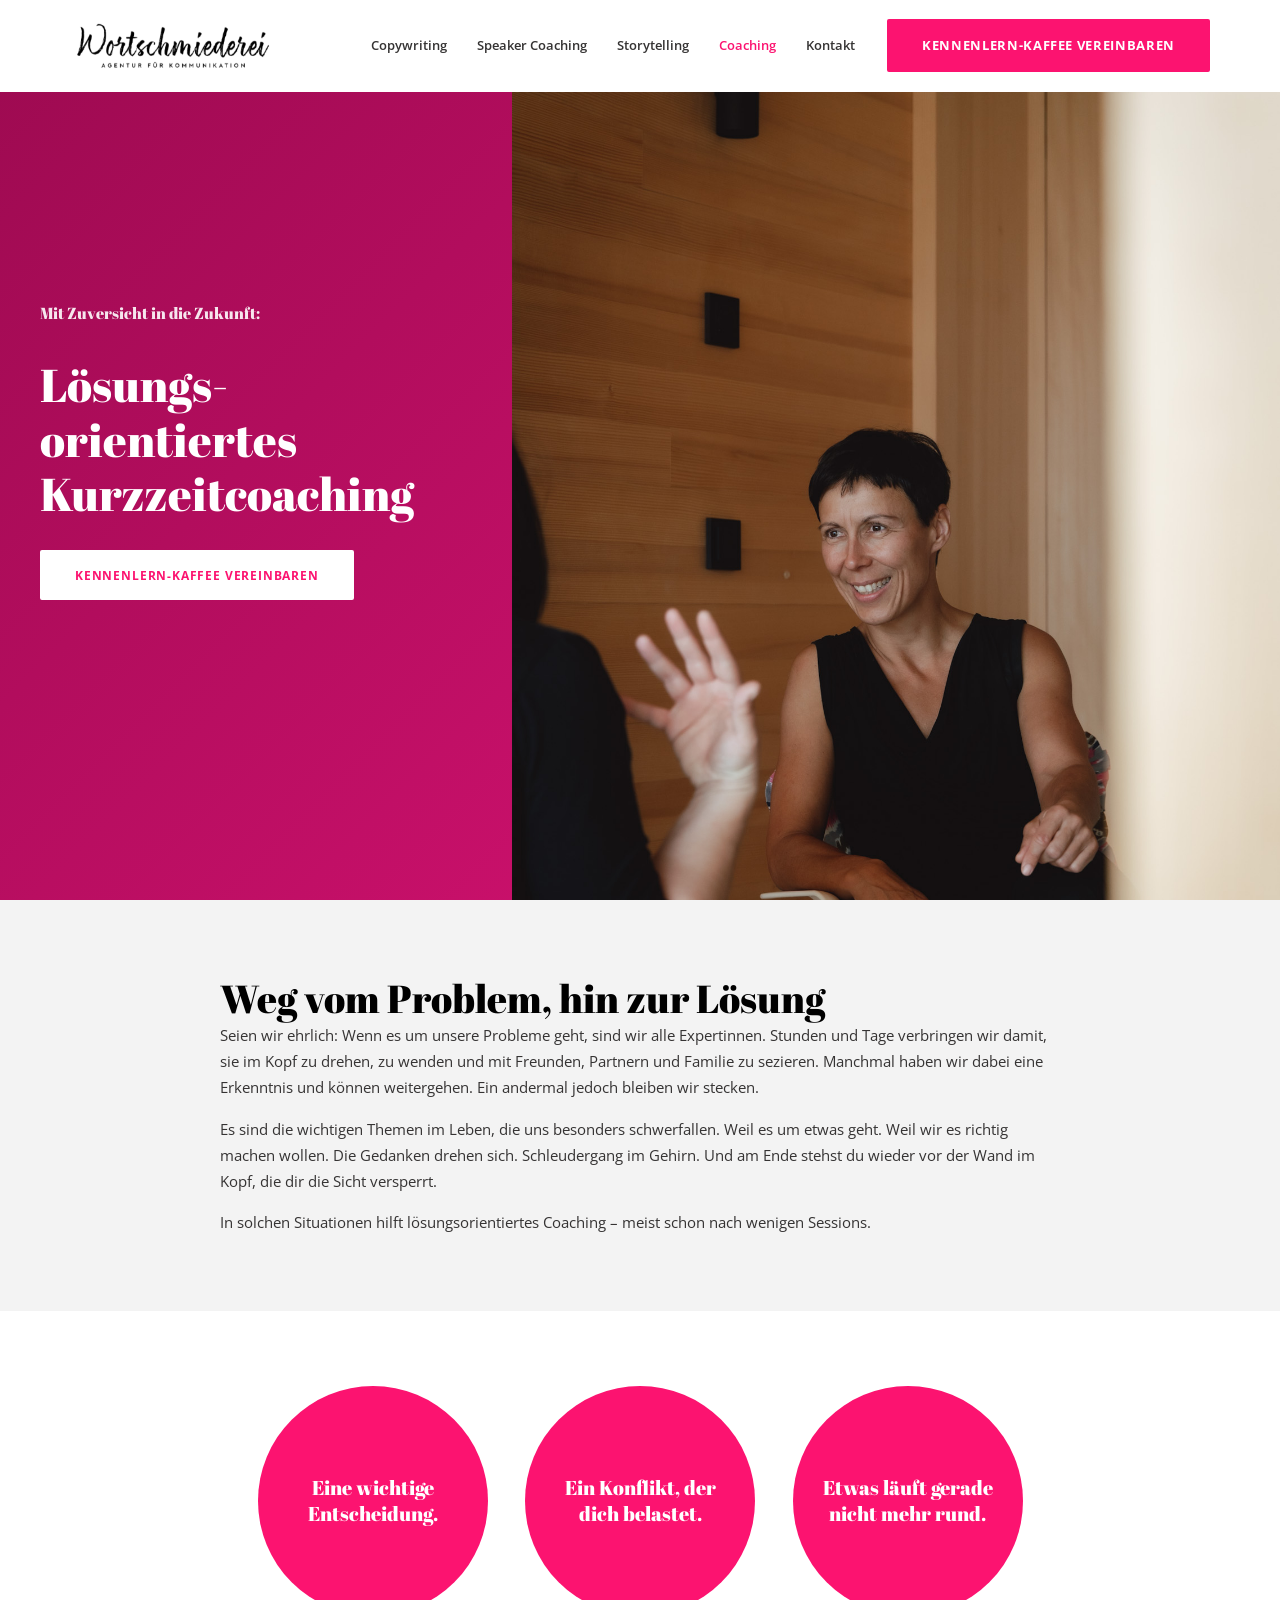
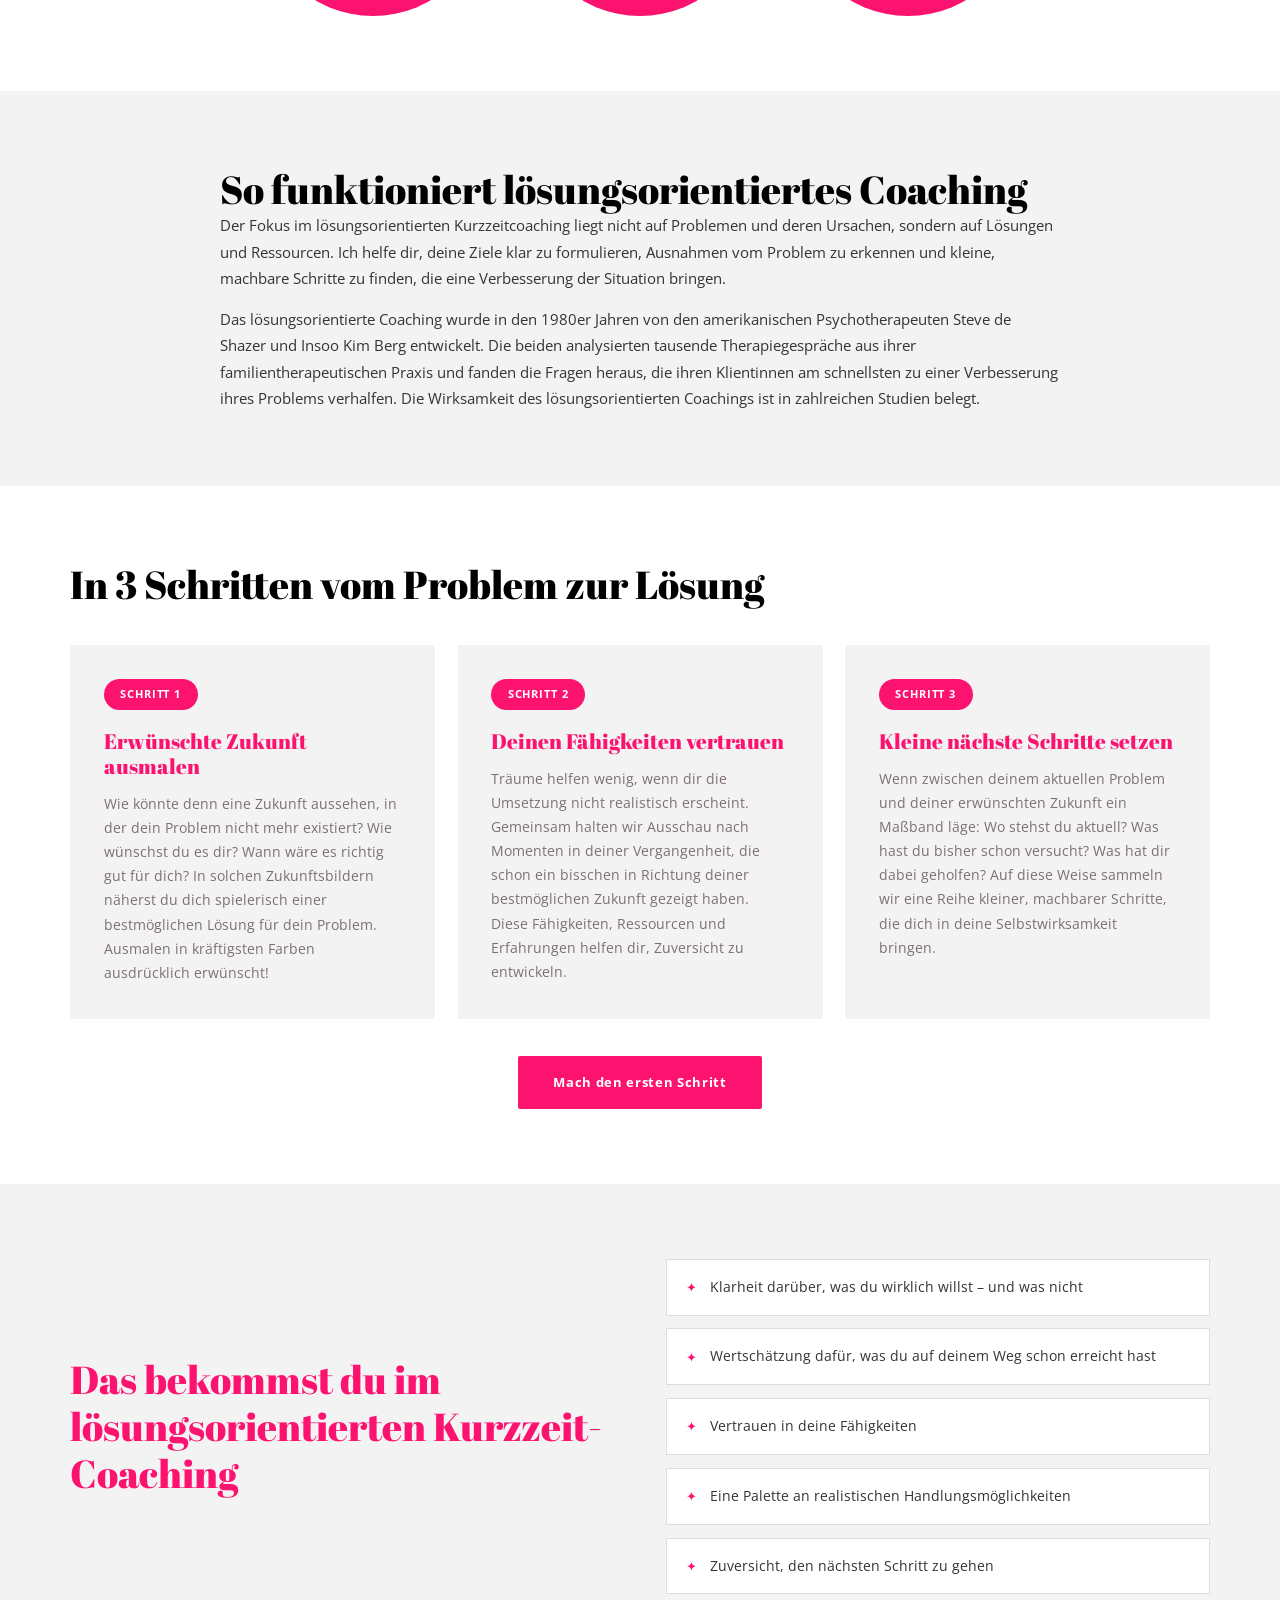
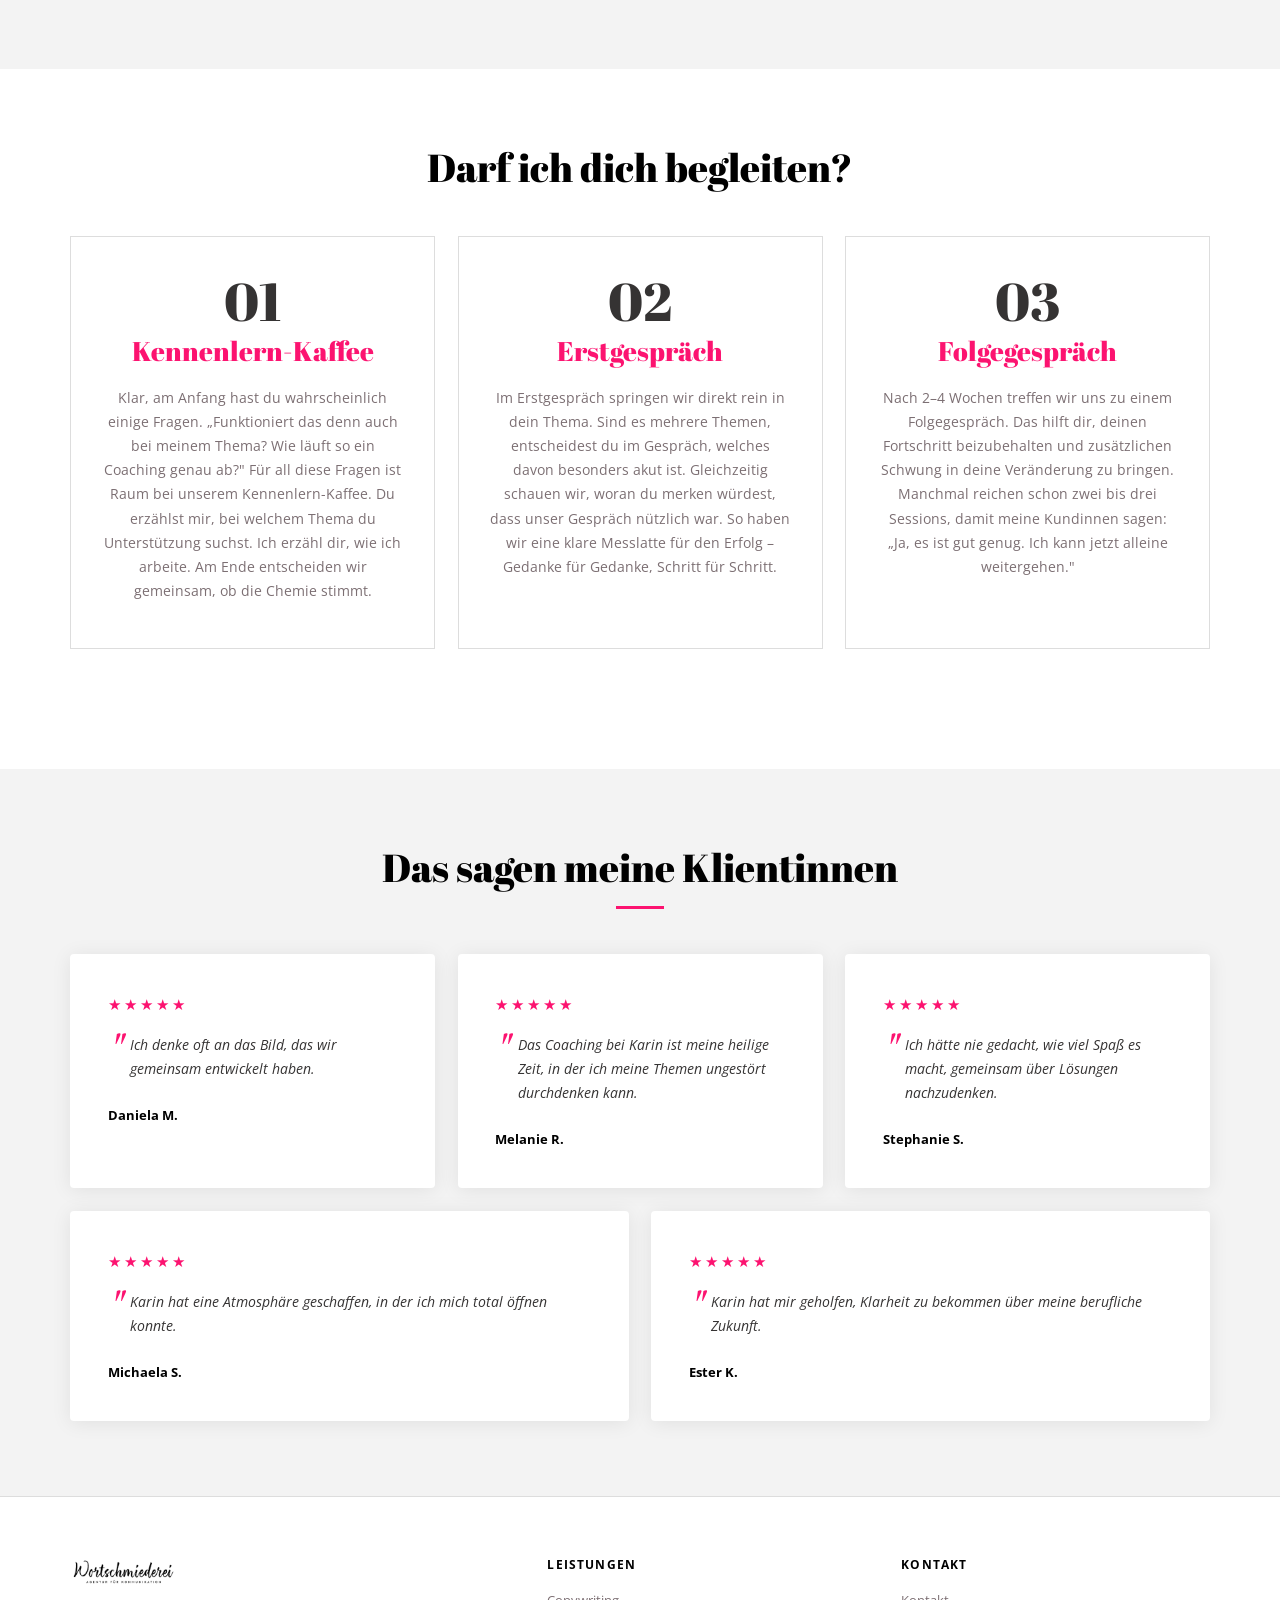
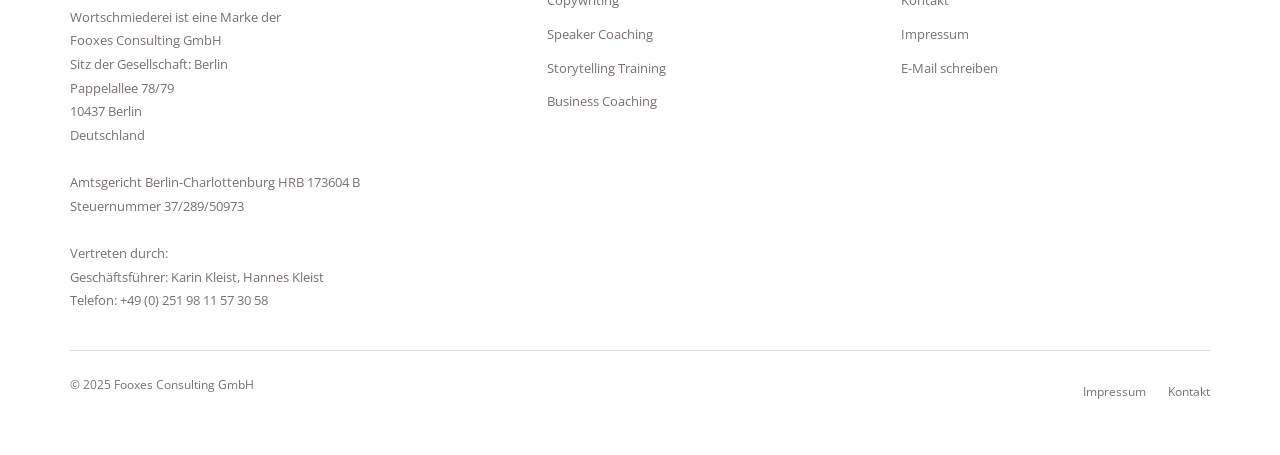
==== commit 79c393f6: "Hero photo as cover background instead of <img> flex item An <img> flex item doesn't reliably stretc" ====
--- a/coaching/index.html
+++ b/coaching/index.html
@@ -39,7 +39,7 @@
 
     <!-- ============ HERO ============ -->
     <section class="hero hero--sub">
-      <img class="hero-photo" src="../images/photos/karin-kleist-fotoshooting-2025-5158.jpg" alt="Karin Kleist – Coaching">
+      <div class="hero-photo" role="img" aria-label="Karin Kleist – Coaching" style="background-image: url('../images/photos/karin-kleist-fotoshooting-2025-5158.jpg');"></div>
       <div class="hero-content">
         <div class="hero-content-inner">
           <p class="hero-eyebrow">Mit Zuversicht in die Zukunft:</p>
--- a/css/style.css
+++ b/css/style.css
@@ -357,20 +357,25 @@
    ---------------------------------------- */
 .hero {
   position: relative;
-  min-height: 90vh;
+  min-height: 100vh;
+  /* fill the full viewport: pull up under the fixed header */
+  margin-top: calc(-1 * var(--nav-height));
   display: flex;
   align-items: stretch;
   /* deep magenta with a subtle darkening toward the top-left */
   background: linear-gradient(135deg, #9c0a50 0%, #c8106a 65%);
 }
 
-/* Photo fills the right ~60% with a hard vertical seam */
+/* Photo fills the right ~60% as a cover background (robust in all
+   browsers — an <img> flex item doesn't stretch reliably in Safari) */
 .hero-photo {
   order: 2;
   flex: 0 0 60%;
   width: 60%;
-  object-fit: cover;
-  object-position: center top;
+  align-self: stretch;
+  background-size: cover;
+  background-position: center top;
+  background-repeat: no-repeat;
 }
 
 /* Text panel on the left ~40%; left edge aligns to the 1200px container */
@@ -437,7 +442,7 @@
 
 /* Subpage hero — a touch shorter than the homepage hero */
 .hero--sub {
-  min-height: 68vh;
+  min-height: 100vh;
 }
 
 /* Subpage hero (smaller) */
@@ -705,36 +710,117 @@
   opacity: 0.75;
 }
 
-/* YouTube video embed in "Einfach mal machen" */
-.video-frame {
+/* Segmented toggle (same optic as the header CTA button) */
+.seg-control {
+  display: inline-flex;
+  border: 2px solid var(--color-primary);
+  border-radius: 2px;
+  overflow: hidden;
+  margin: 0 auto;
+}
+
+.seg {
+  appearance: none;
+  border: 0;
+  border-left: 1px solid var(--color-primary);
+  background: var(--color-white);
+  color: var(--color-primary);
+  font-family: var(--font-body);
+  font-weight: 700;
+  font-size: 0.78rem;
+  letter-spacing: 0.06em;
+  text-transform: uppercase;
+  padding: 0.75rem 1.6rem;
+  cursor: pointer;
+  transition: background var(--transition), color var(--transition);
+}
+
+.seg:first-child {
+  border-left: 0;
+}
+
+.seg[aria-selected="true"] {
+  background: var(--color-primary);
+  color: var(--color-white);
+}
+
+.seg[aria-selected="false"]:hover {
+  background: rgba(252, 19, 112, 0.08);
+}
+
+/* YouTube video gallery in "Einfach mal machen" */
+.video-grid {
+  display: grid;
+  grid-template-columns: repeat(auto-fill, minmax(240px, 1fr));
+  gap: 1.25rem;
+  margin-top: 2.5rem;
+  text-align: left;
+}
+
+.video-grid[hidden] {
+  display: none;
+}
+
+.video-thumb {
   position: relative;
-  width: 100%;
-  max-width: 760px;
-  margin: 2.5rem auto 0;
   aspect-ratio: 16 / 9;
-  background: #000;
+  border: 0;
+  padding: 0;
+  cursor: pointer;
   border-radius: var(--radius);
   overflow: hidden;
-}
-
-.video-frame iframe {
+  background-color: #000;
+  background-size: cover;
+  background-position: center;
+}
+
+.video-thumb::after {
+  content: '';
+  position: absolute;
+  inset: 0;
+  background: rgba(0,0,0,0.18);
+  transition: background var(--transition);
+}
+
+.video-thumb:hover::after {
+  background: rgba(0,0,0,0.05);
+}
+
+.video-thumb .play {
+  position: absolute;
+  top: 50%;
+  left: 50%;
+  transform: translate(-50%, -50%);
+  z-index: 2;
+  width: 56px;
+  height: 56px;
+  border-radius: 50%;
+  background: var(--color-primary);
+  display: flex;
+  align-items: center;
+  justify-content: center;
+  transition: transform var(--transition);
+}
+
+.video-thumb:hover .play {
+  transform: translate(-50%, -50%) scale(1.08);
+}
+
+.video-thumb .play::before {
+  content: '';
+  border-style: solid;
+  border-width: 9px 0 9px 15px;
+  border-color: transparent transparent transparent #fff;
+  margin-left: 3px;
+}
+
+.video-thumb iframe {
   position: absolute;
   inset: 0;
   width: 100%;
   height: 100%;
   border: 0;
-}
-
-.video-frame .video-placeholder {
-  position: absolute;
-  inset: 0;
-  display: flex;
-  align-items: center;
-  justify-content: center;
-  text-align: center;
-  padding: 2rem;
-  color: rgba(255,255,255,0.8);
-  font-size: 0.95rem;
+  z-index: 3;
 }
 
 /* ----------------------------------------
@@ -1608,10 +1694,22 @@
     text-align: center;
   }
 
+  /* Segmented toggle fits small screens */
+  .seg-control {
+    max-width: 100%;
+  }
+
+  .seg {
+    padding: 0.65rem 0.7rem;
+    font-size: 0.66rem;
+    letter-spacing: 0.03em;
+  }
+
   /* Hero mobile — stack text over photo */
   .hero {
     flex-direction: column;
     min-height: auto;
+    margin-top: 0;
   }
 
   .hero-content {
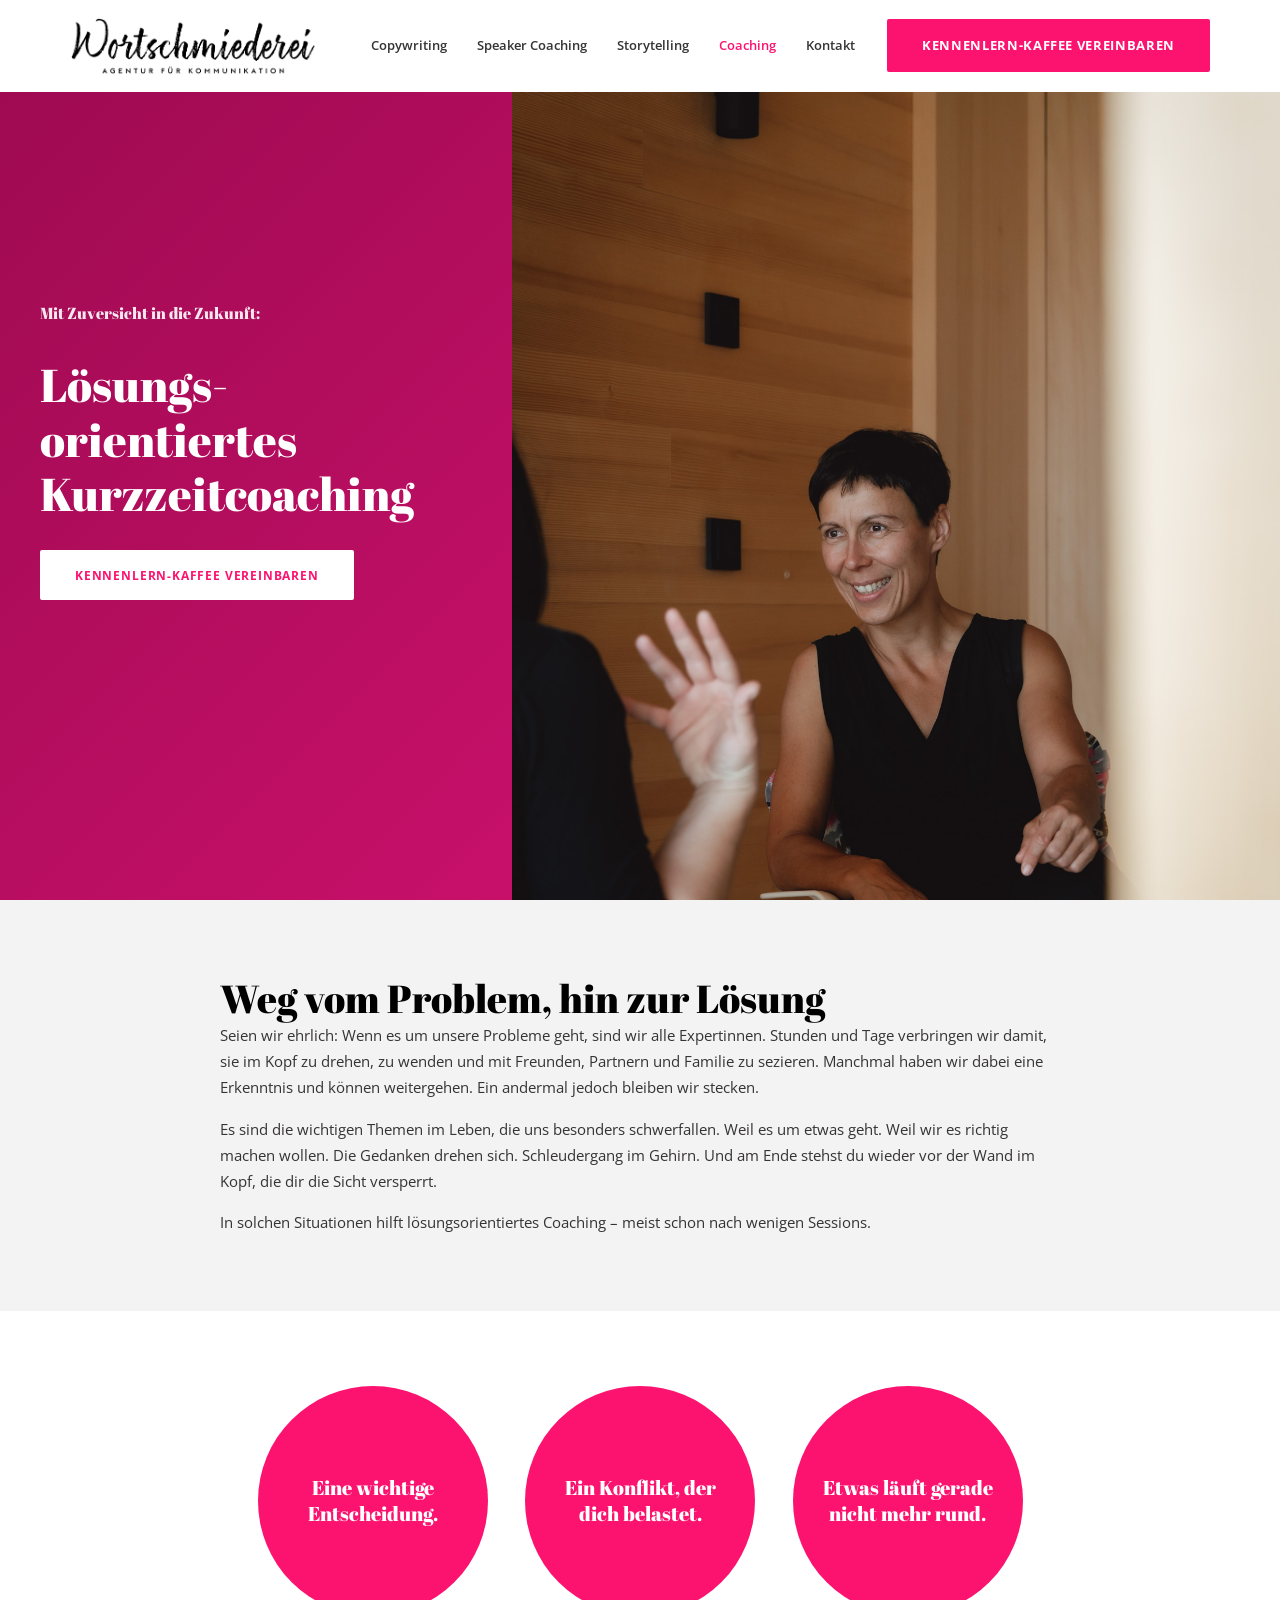
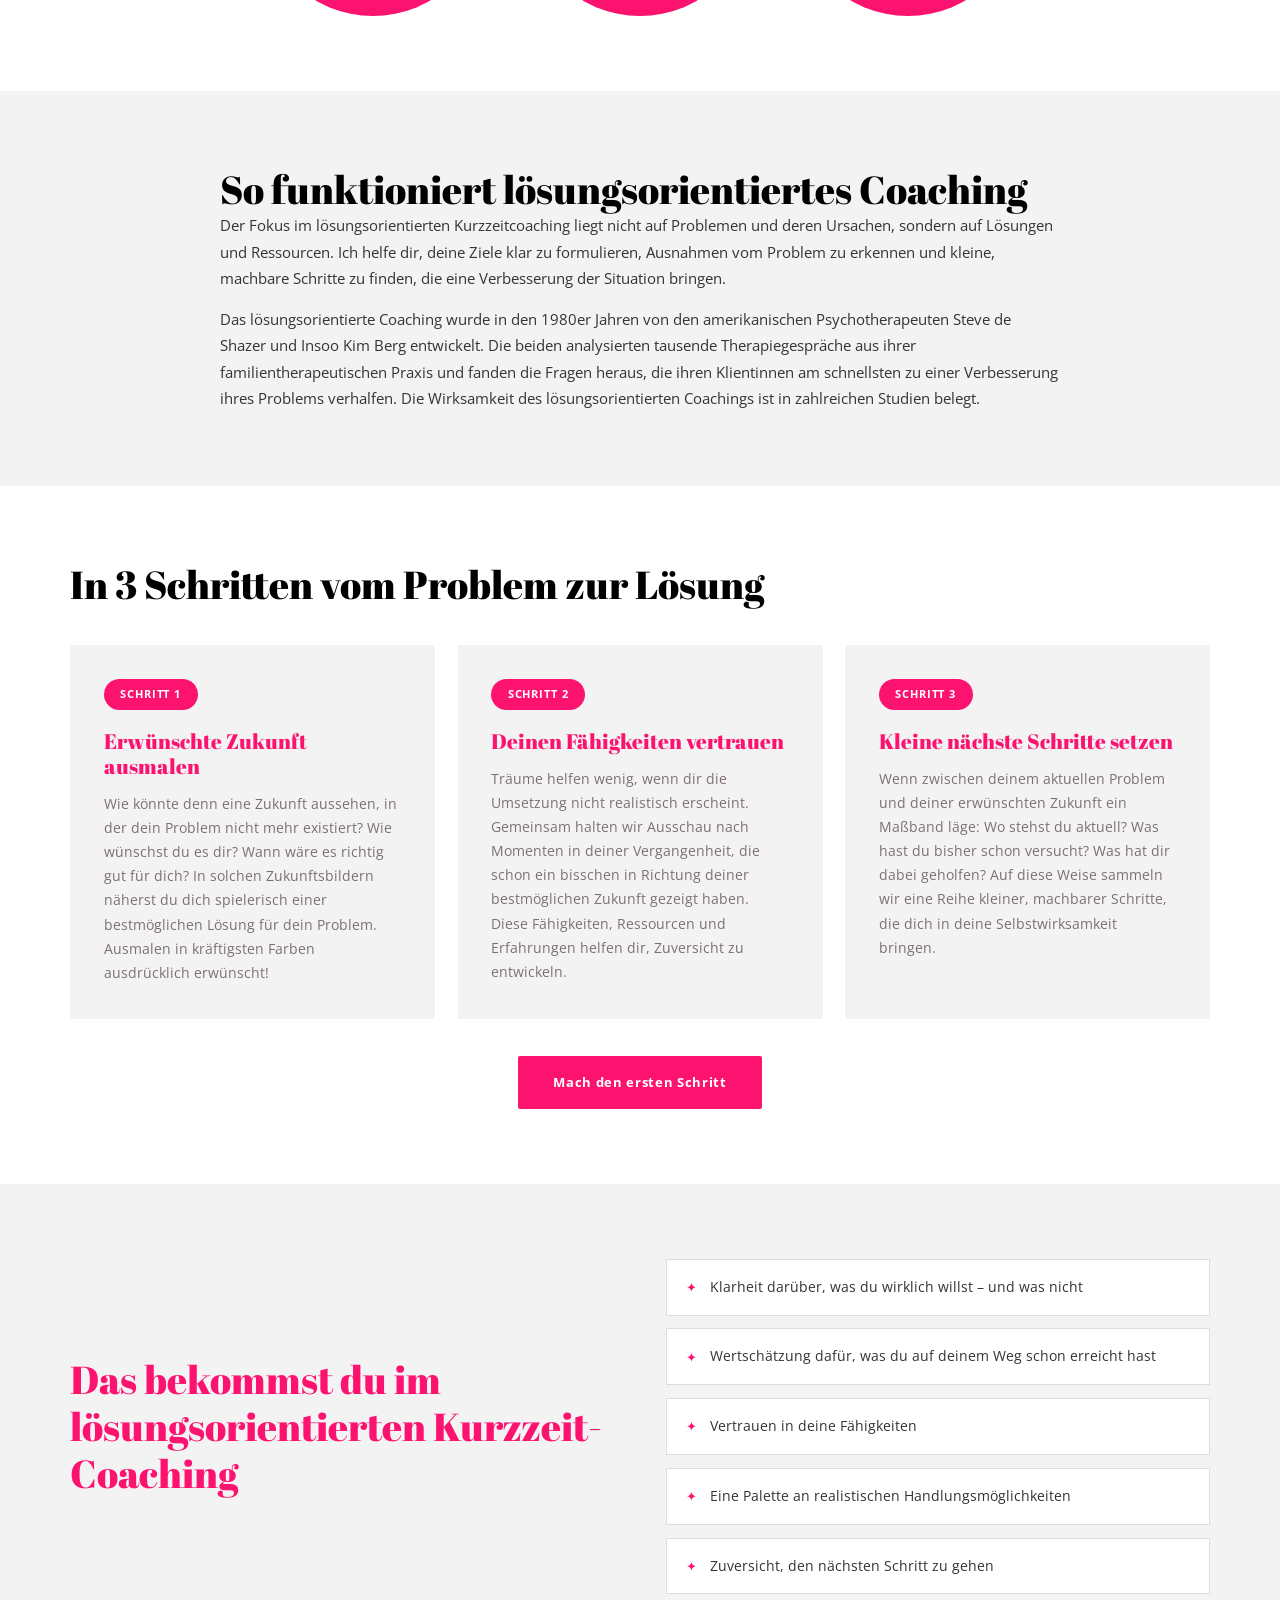
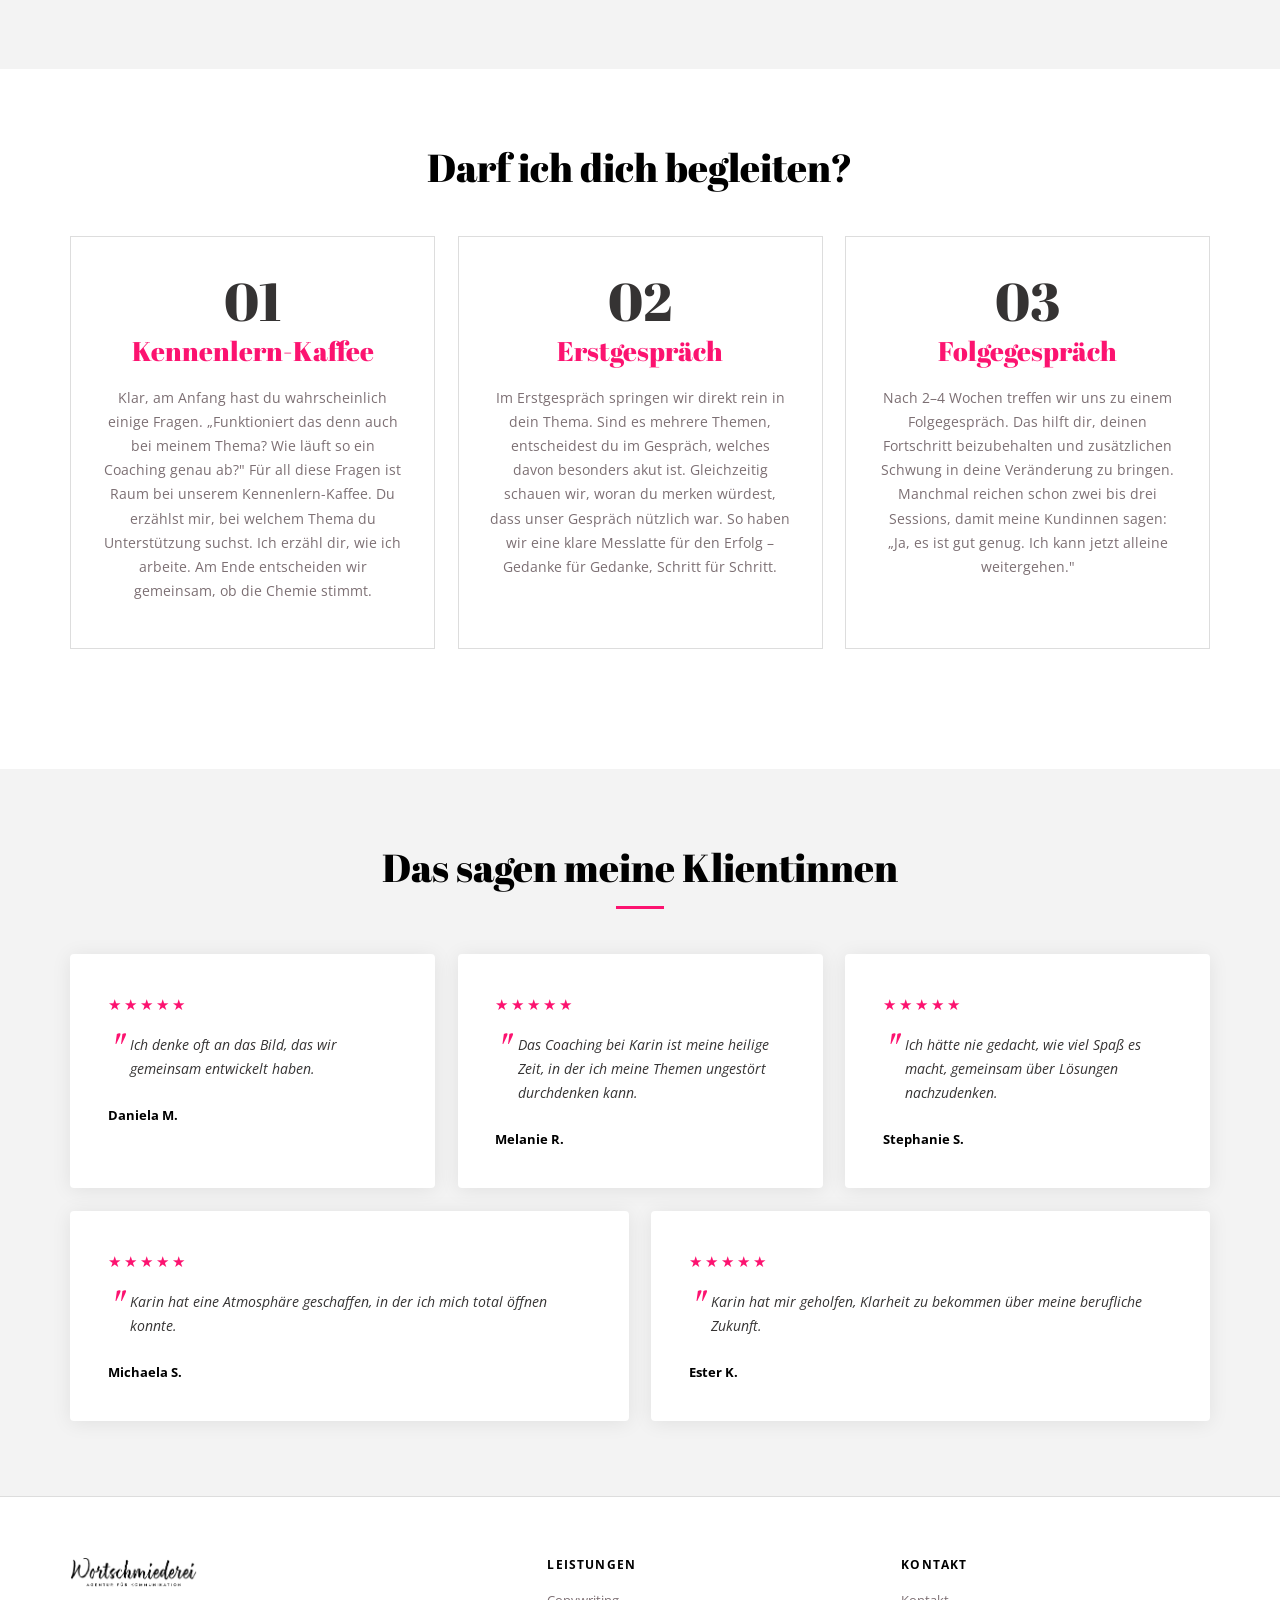
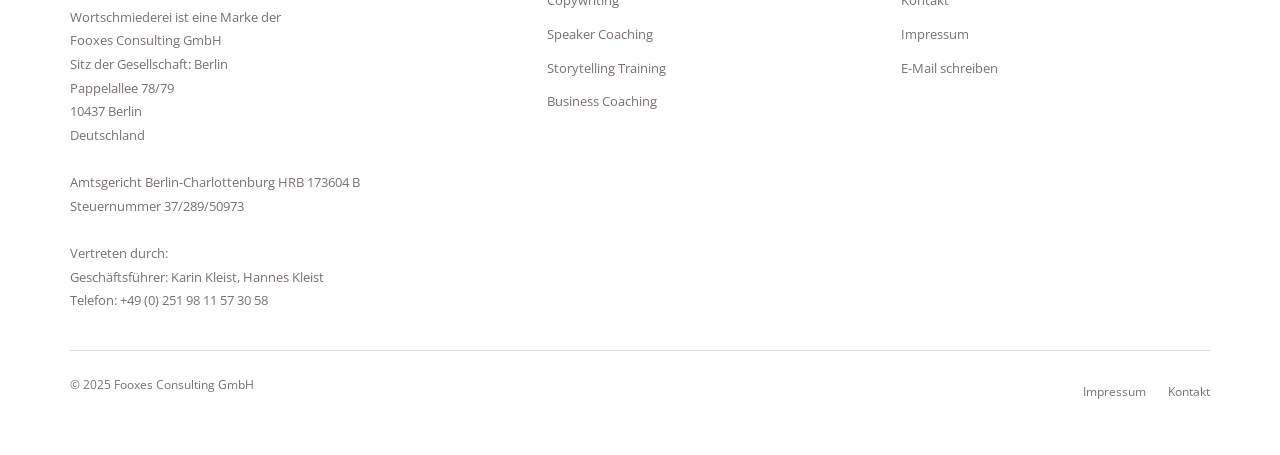
==== commit 2fd859c0: "Use high-res logo wordmark for crisp retina rendering Generated a clean transparent black logo (and " ====
--- a/coaching/index.html
+++ b/coaching/index.html
@@ -13,7 +13,7 @@
   <header class="site-header" role="banner">
     <div class="header-inner">
       <a href="/" class="site-logo" aria-label="Wortschmiederei – Startseite">
-        <img src="../images/logos/logo-black-cropped.png" alt="Wortschmiederei" width="180" height="60">
+        <img src="../images/logos/wortschmiederei-logo-schwarz-hd.png" alt="Wortschmiederei" width="180" height="60">
       </a>
 
       <button class="nav-toggle" aria-expanded="false" aria-controls="site-nav" aria-label="Menü öffnen">
@@ -232,7 +232,7 @@
       <div class="footer-inner">
         <div class="footer-col">
           <div class="footer-logo">
-            <a href="/"><img src="../images/logos/logo-black-cropped.png" alt="Wortschmiederei"></a>
+            <a href="/"><img src="../images/logos/wortschmiederei-logo-schwarz-hd.png" alt="Wortschmiederei"></a>
           </div>
           <address>
             Wortschmiederei ist eine Marke der<br>
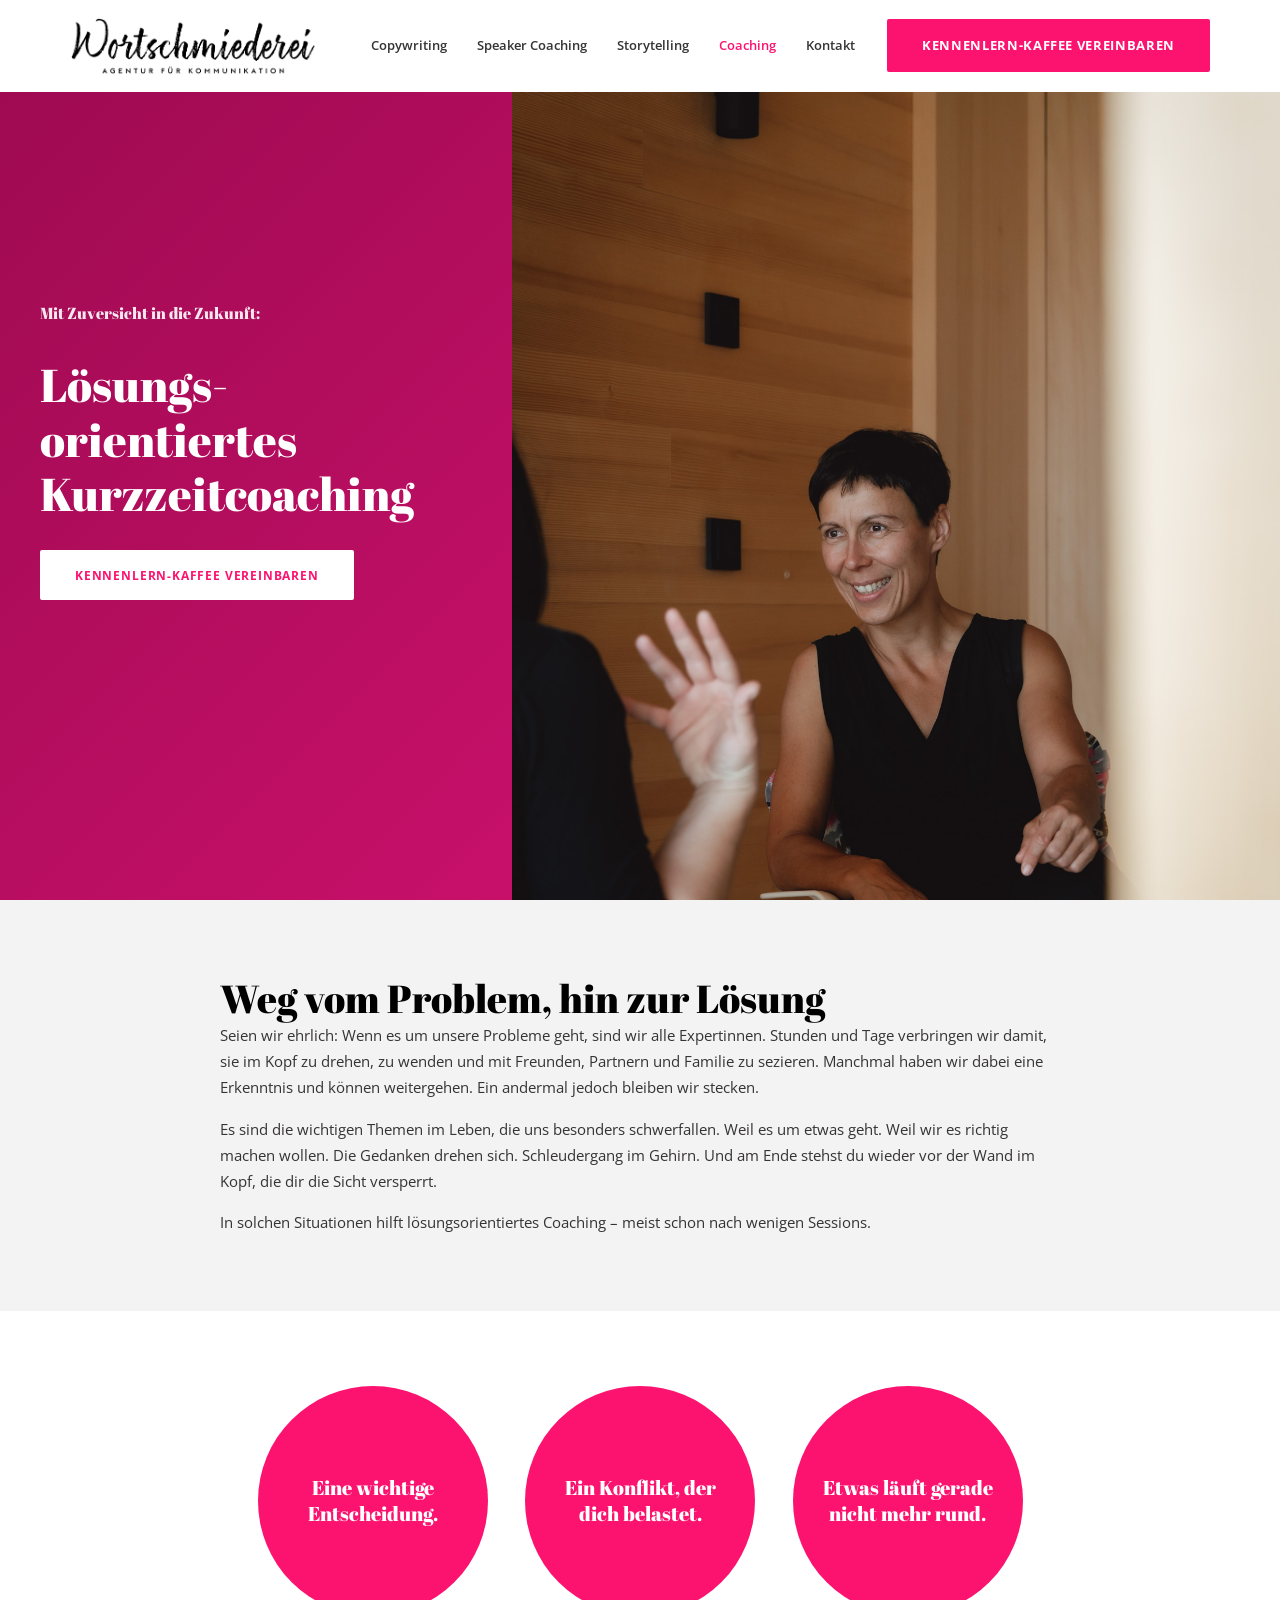
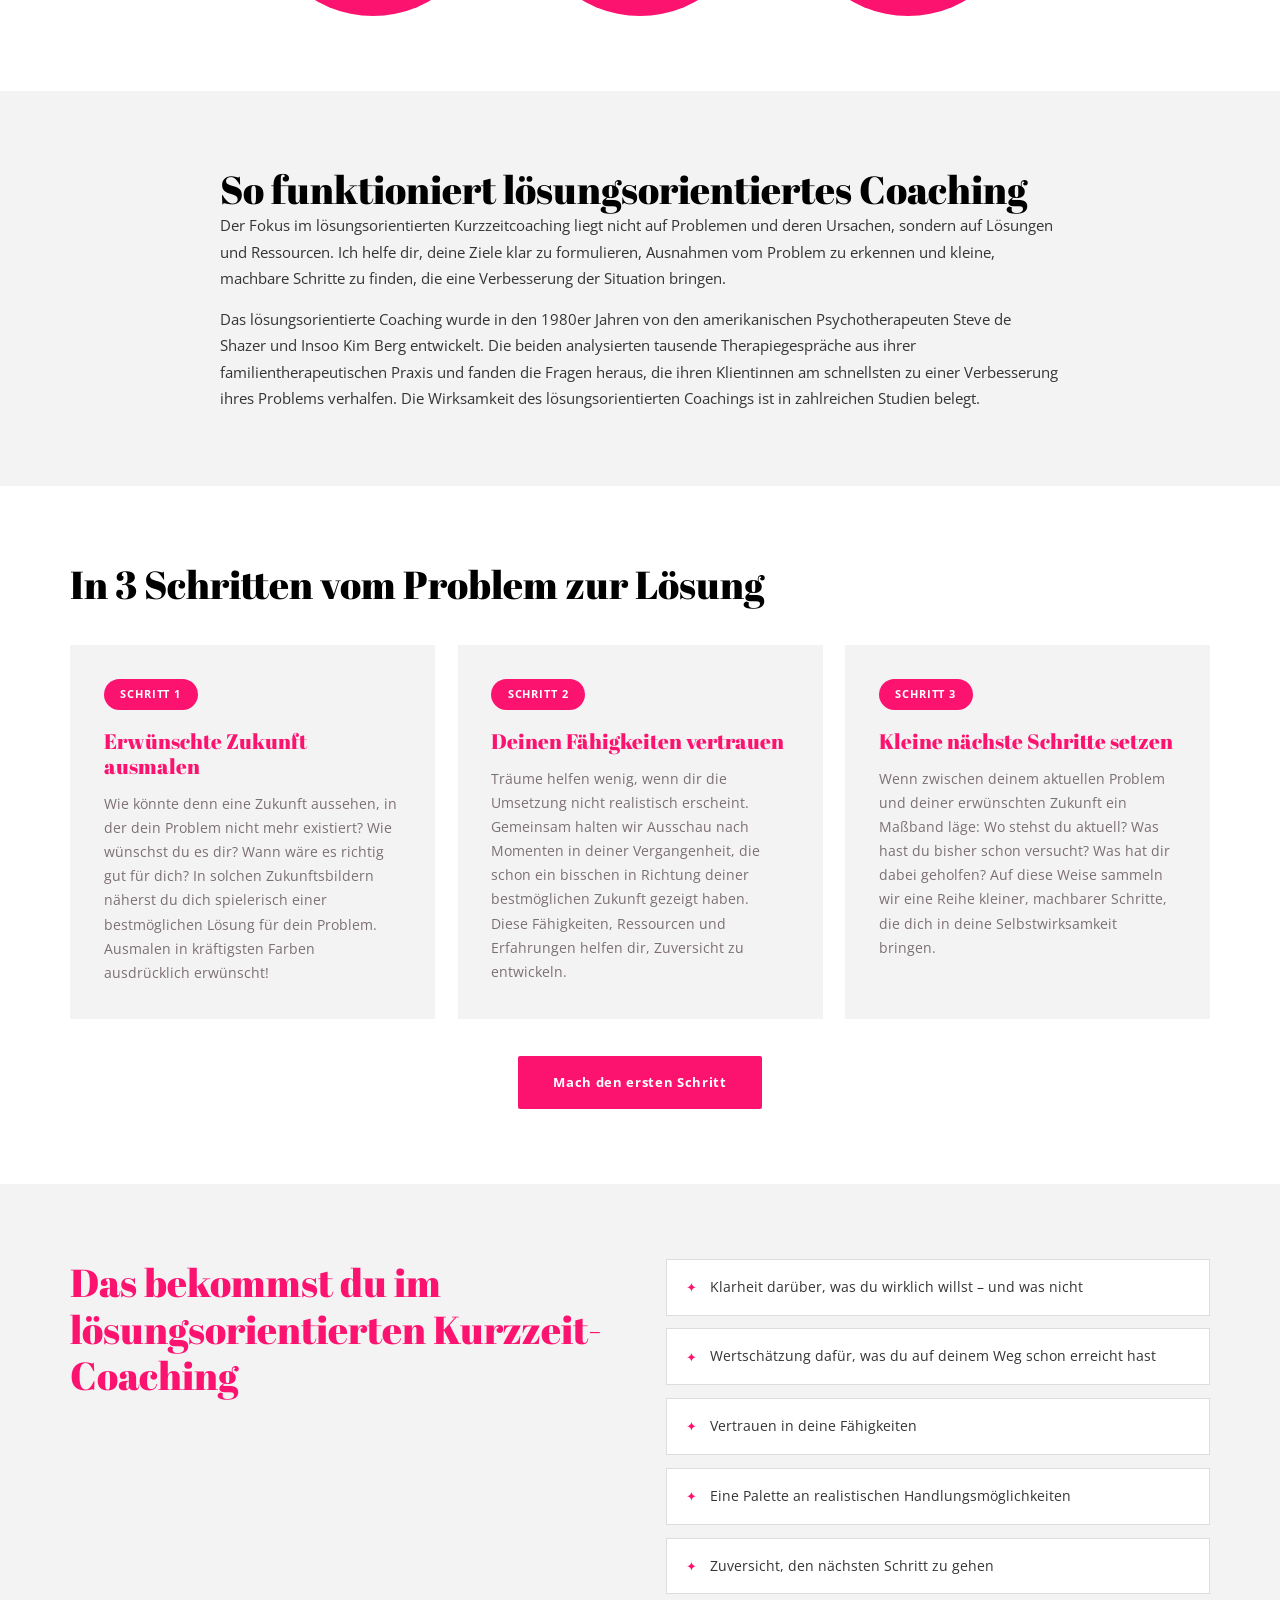
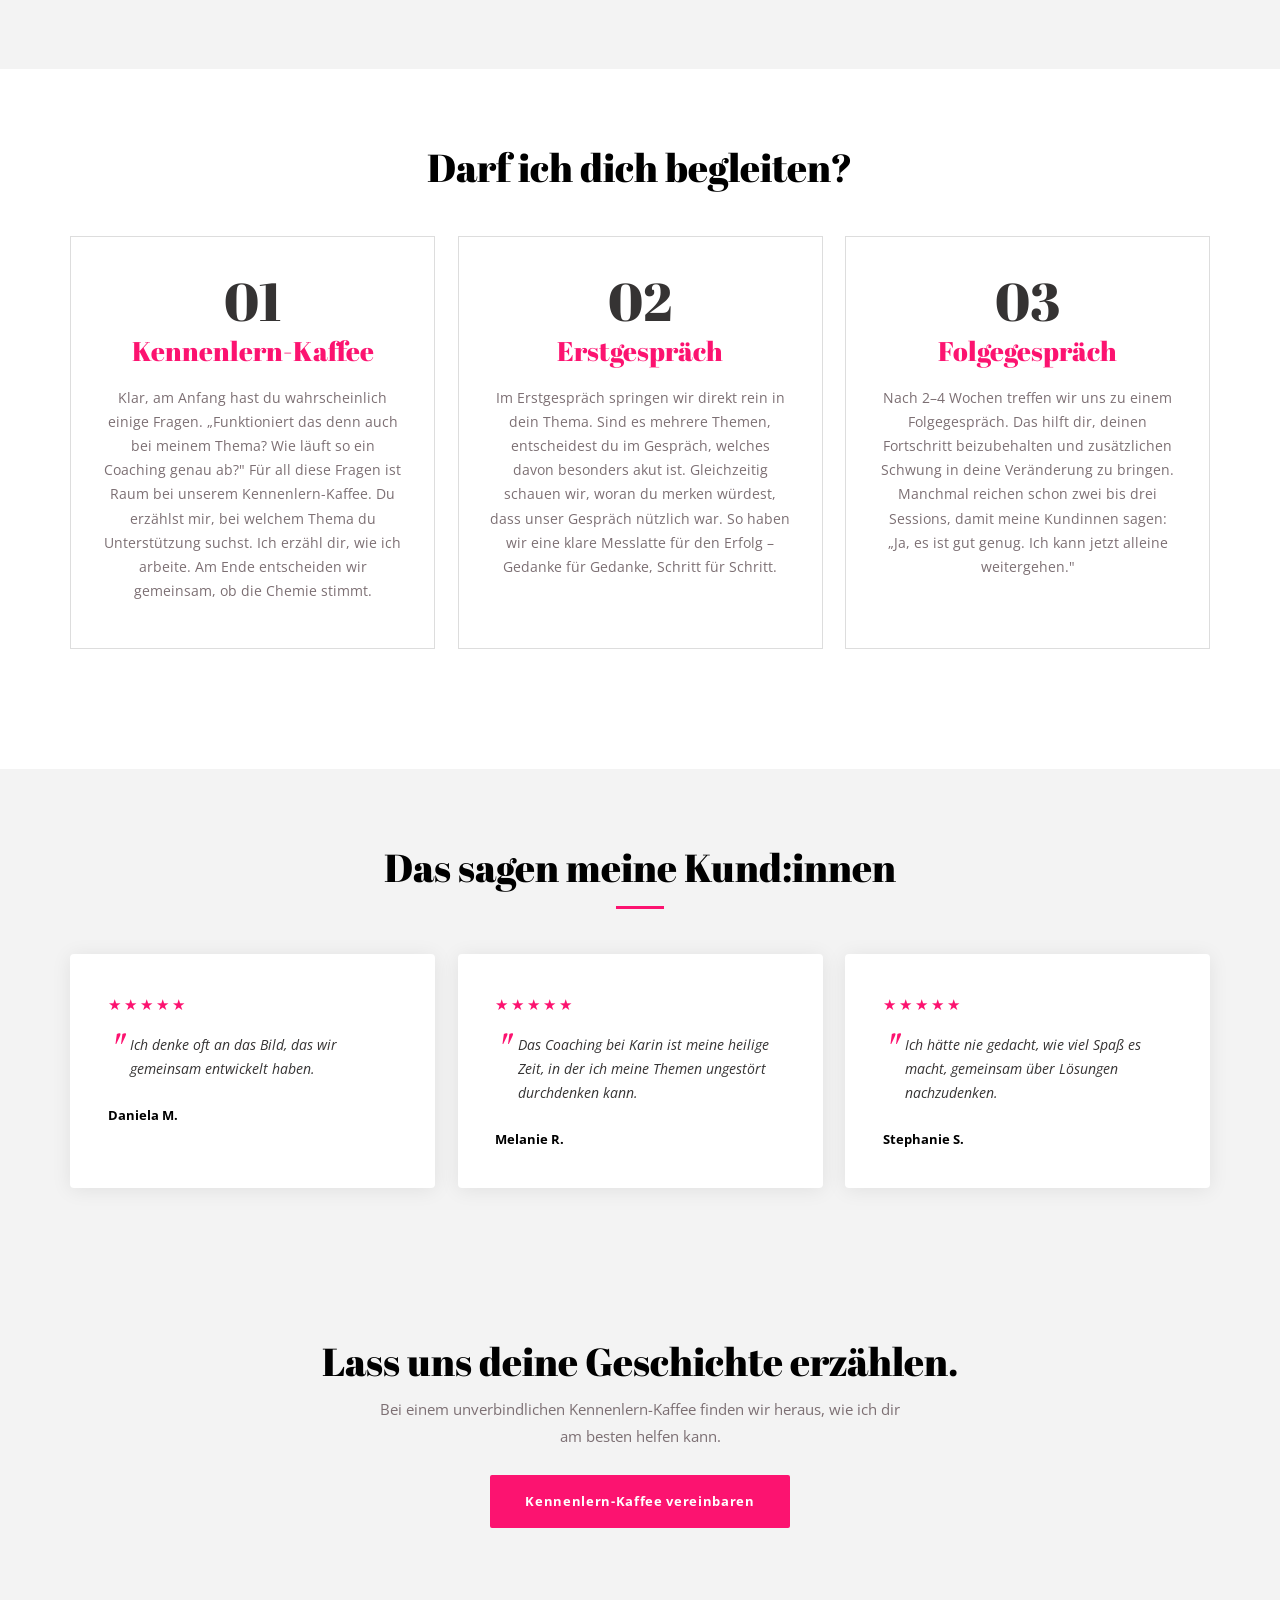
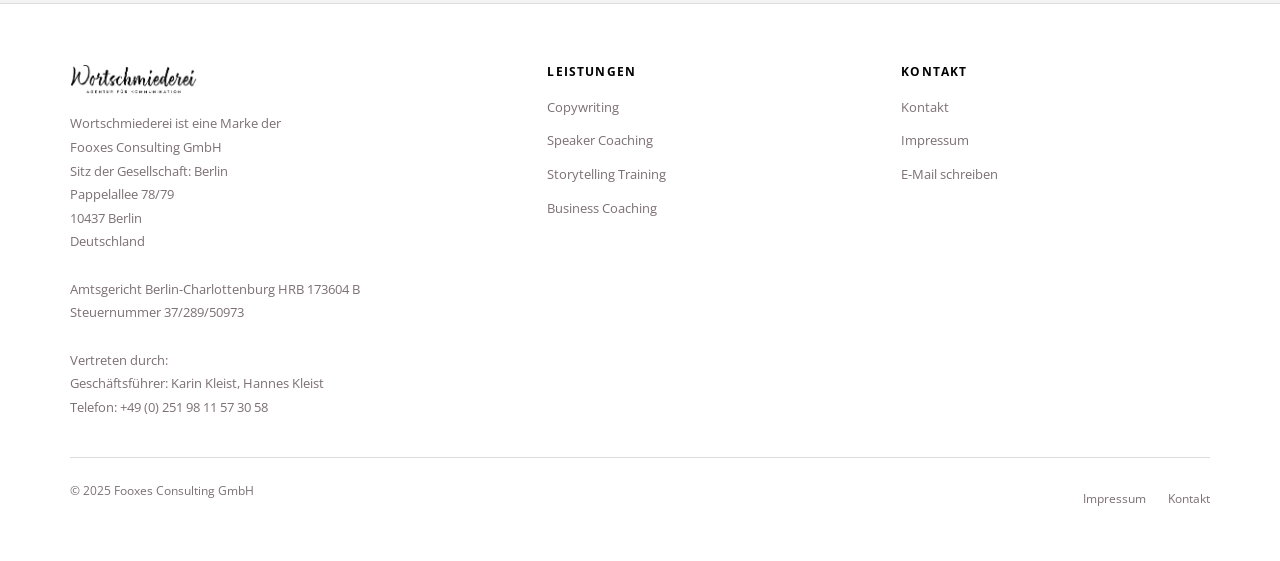
==== commit 2da01778: "Cross-page consistency pass (impeccable critique) - Testimonials: unified heading to "Das sagen mein" ====
--- a/coaching/index.html
+++ b/coaching/index.html
@@ -155,7 +155,7 @@
     <section class="section testimonials">
       <div class="container">
         <div class="testimonials-header">
-          <h2>Das sagen meine Klientinnen</h2>
+          <h2>Das sagen meine Kund:innen</h2>
         </div>
 
         <div class="testimonials-grid">
@@ -195,32 +195,15 @@
             </div>
           </div>
         </div>
-
-        <div style="display: grid; grid-template-columns: repeat(2, 1fr); gap: 1.5rem; margin-top: 1.5rem;">
-          <div class="testimonial-card">
-            <div class="star-rating" aria-label="5 von 5 Sternen">
-              <span>★</span><span>★</span><span>★</span><span>★</span><span>★</span>
-            </div>
-            <blockquote>Karin hat eine Atmosphäre geschaffen, in der ich mich total öffnen konnte.</blockquote>
-            <div class="testimonial-author">
-              <div class="author-info">
-                <strong>Michaela S.</strong>
-              </div>
-            </div>
-          </div>
-
-          <div class="testimonial-card">
-            <div class="star-rating" aria-label="5 von 5 Sternen">
-              <span>★</span><span>★</span><span>★</span><span>★</span><span>★</span>
-            </div>
-            <blockquote>Karin hat mir geholfen, Klarheit zu bekommen über meine berufliche Zukunft.</blockquote>
-            <div class="testimonial-author">
-              <div class="author-info">
-                <strong>Ester K.</strong>
-              </div>
-            </div>
-          </div>
-        </div>
+      </div>
+    </section>
+
+    <!-- ============ CLOSING CTA ============ -->
+    <section class="section section--light text-center">
+      <div class="container">
+        <h2>Lass uns deine Geschichte erzählen.</h2>
+        <p style="max-width: 520px; margin: 0.75rem auto 1.75rem; color: var(--color-muted);">Bei einem unverbindlichen Kennenlern-Kaffee finden wir heraus, wie ich dir am besten helfen kann.</p>
+        <a href="../kontakt/" class="btn btn-primary">Kennenlern-Kaffee vereinbaren</a>
       </div>
     </section>
 
--- a/css/style.css
+++ b/css/style.css
@@ -642,7 +642,10 @@
 }
 
 .about-spacer {
-  /* empty left column on desktop */
+  background-size: cover;
+  background-position: center;
+  background-repeat: no-repeat;
+  min-height: 340px;
 }
 
 .about-card {
@@ -1445,7 +1448,7 @@
   display: grid;
   grid-template-columns: 1fr 1fr;
   gap: 3.5rem;
-  align-items: center;
+  align-items: start;
 }
 
 .checklist {
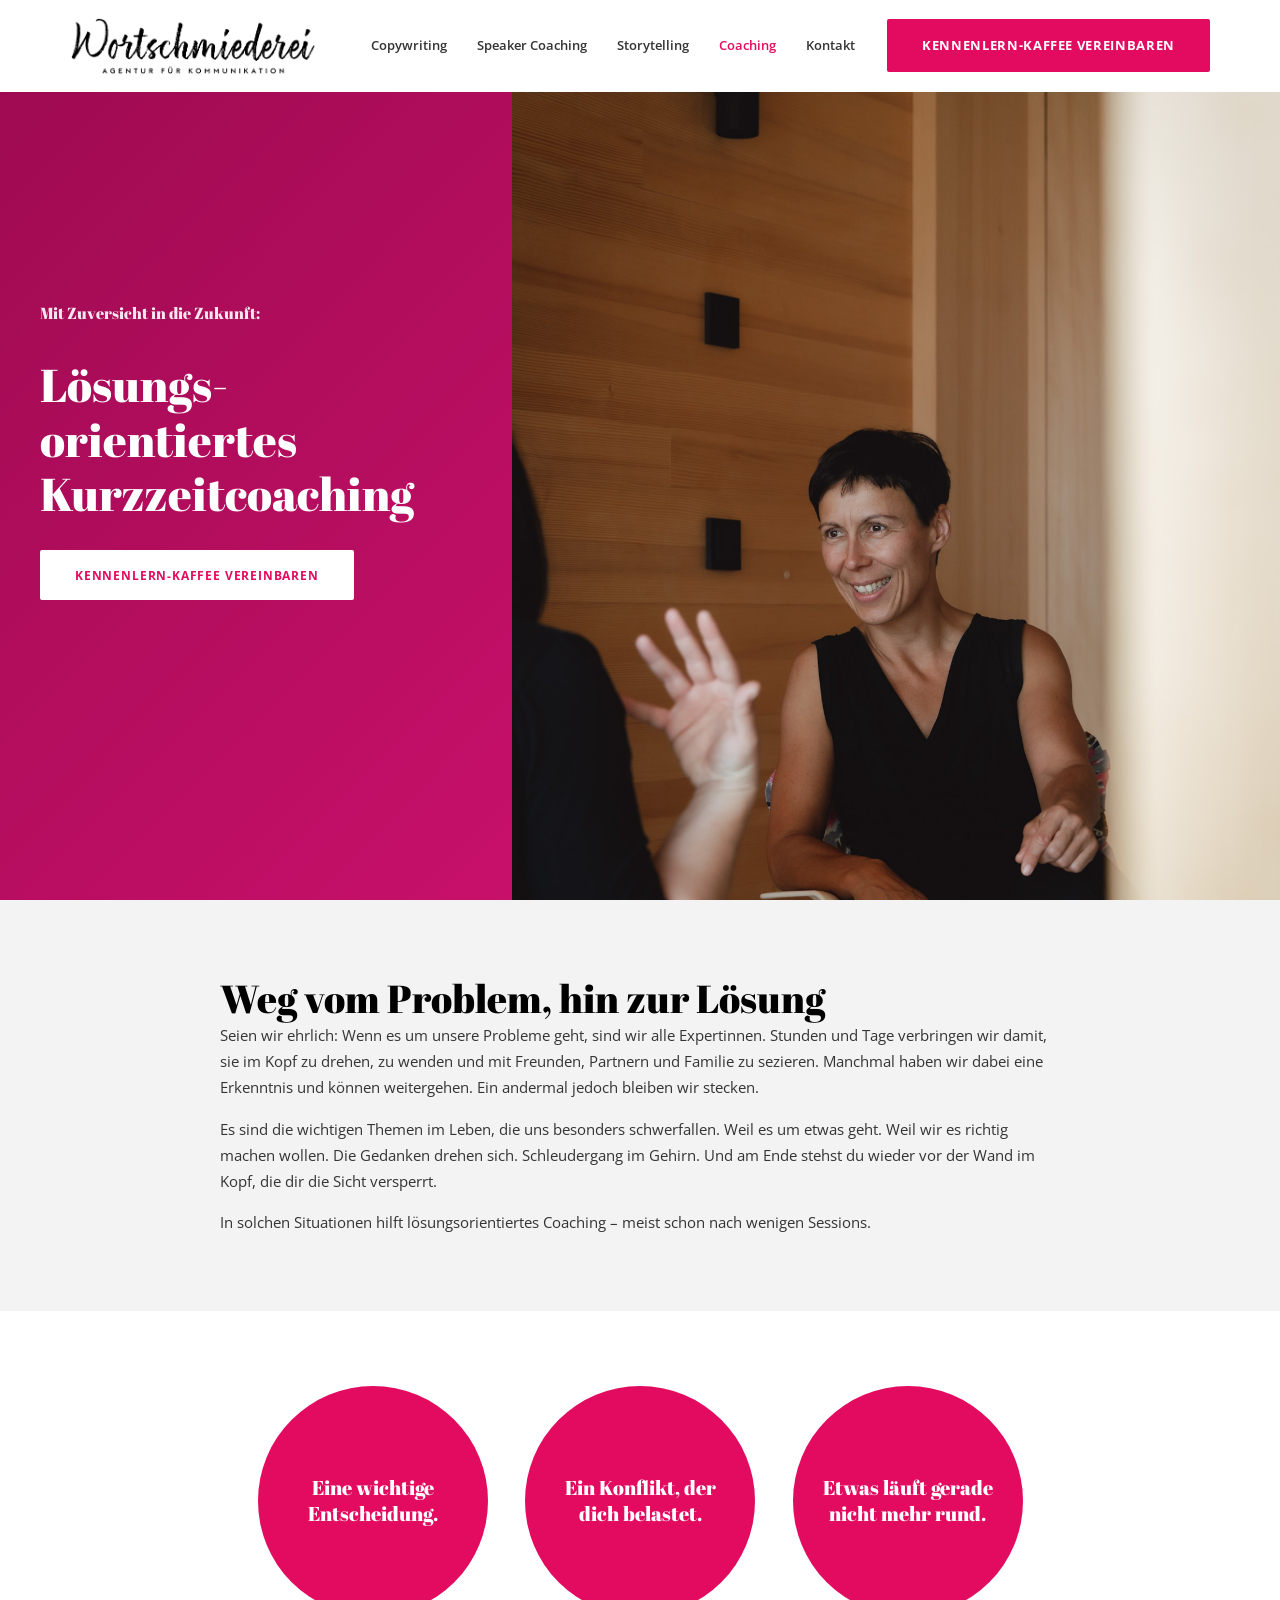
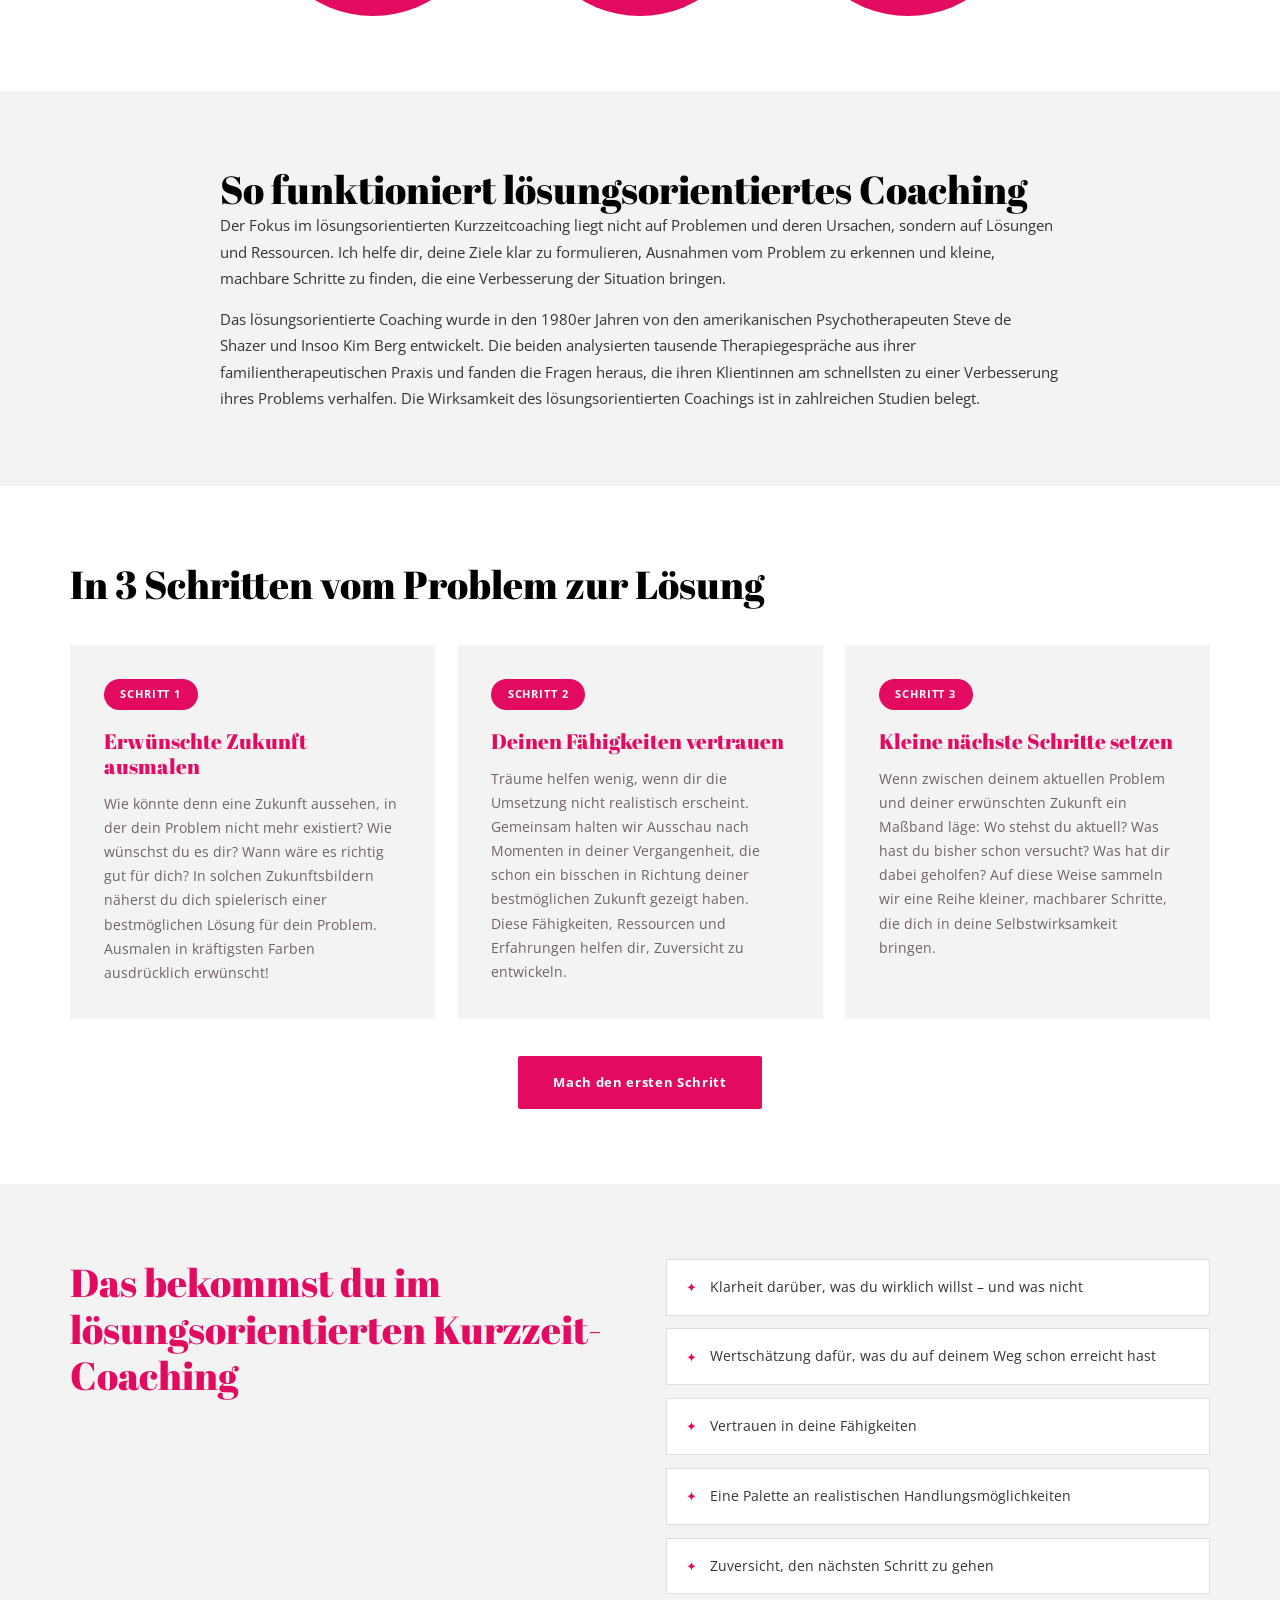
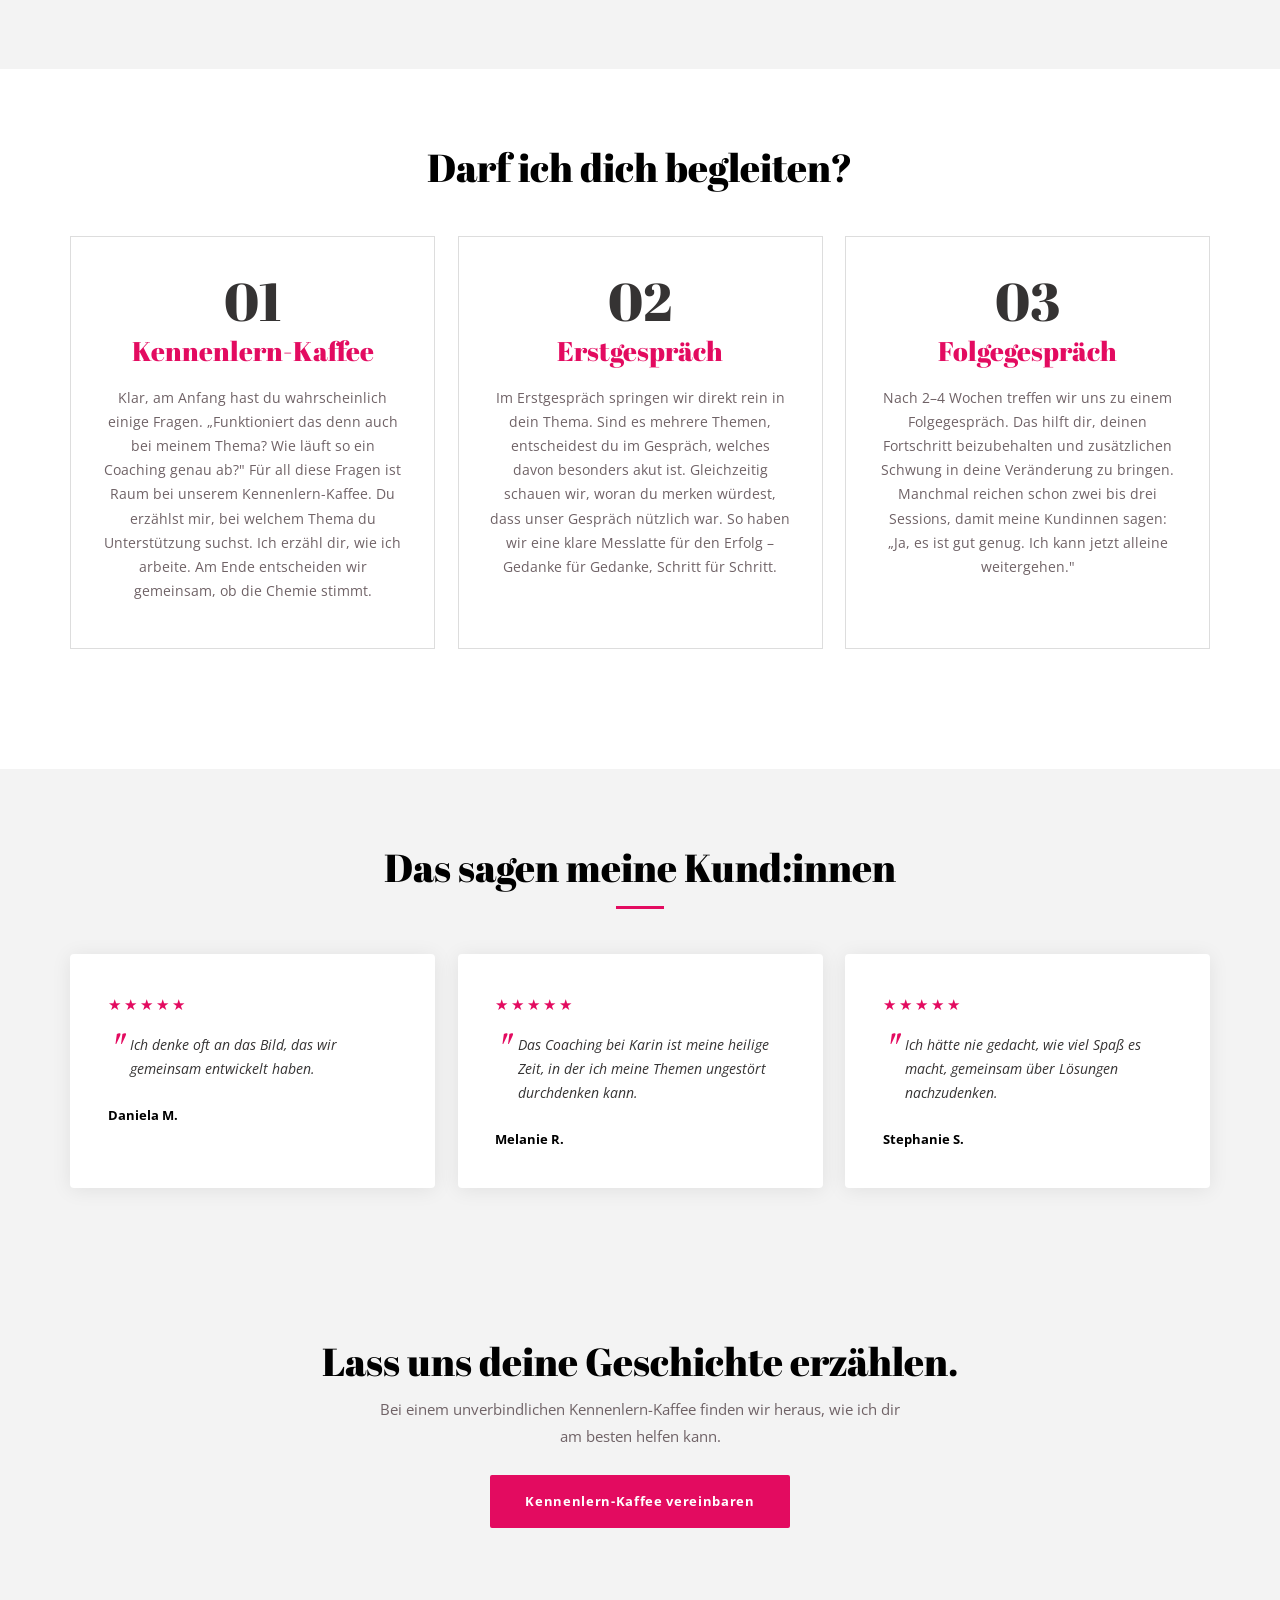
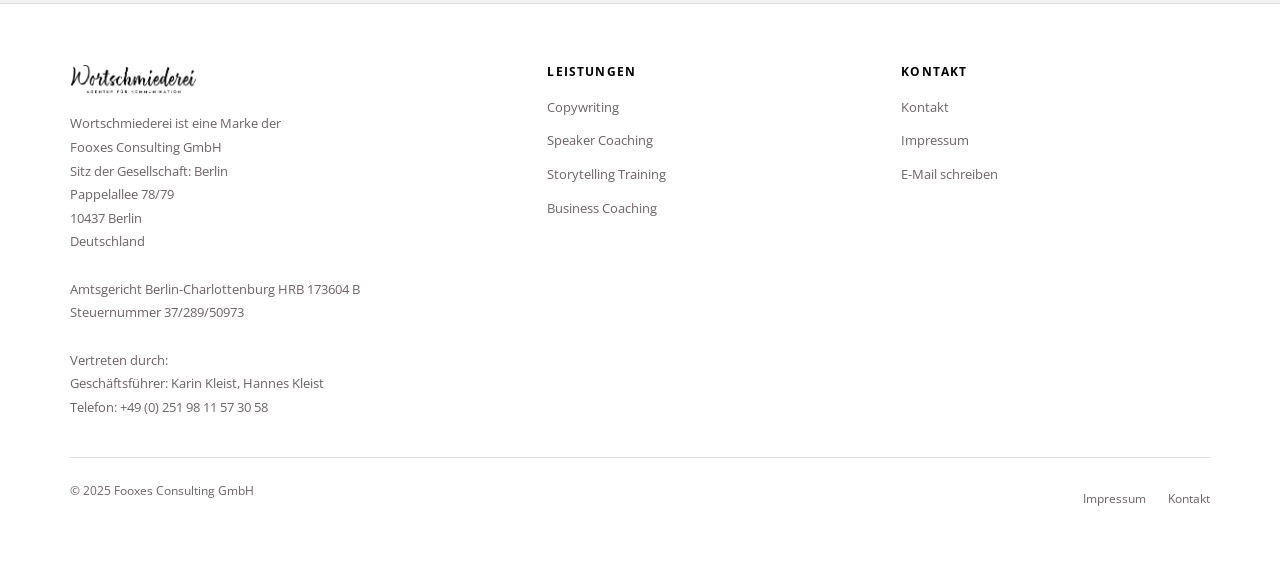
==== commit d9e0c6c9: "Optimize loading: lazy images, non-blocking fonts - Add loading="lazy" + decoding="async" to all bel" ====
--- a/coaching/index.html
+++ b/coaching/index.html
@@ -5,6 +5,9 @@
   <meta name="viewport" content="width=device-width, initial-scale=1.0">
   <title>Business Coaching – Wortschmiederei</title>
   <meta name="description" content="Lösungsorientiertes Kurzzeitcoaching mit Karin Kleist. Mit Zuversicht in die Zukunft – weg vom Problem, hin zur Lösung.">
+  <link rel="preconnect" href="https://fonts.googleapis.com">
+  <link rel="preconnect" href="https://fonts.gstatic.com" crossorigin>
+  <link rel="stylesheet" href="https://fonts.googleapis.com/css2?family=Abril+Fatface&family=Open+Sans:ital,wght@0,300;0,400;0,600;0,700;1,400&display=swap">
   <link rel="stylesheet" href="../css/style.css">
 </head>
 <body>
@@ -215,7 +218,7 @@
       <div class="footer-inner">
         <div class="footer-col">
           <div class="footer-logo">
-            <a href="/"><img src="../images/logos/wortschmiederei-logo-schwarz-hd.png" alt="Wortschmiederei"></a>
+            <a href="/"><img src="../images/logos/wortschmiederei-logo-schwarz-hd.png" alt="Wortschmiederei" loading="lazy" decoding="async"></a>
           </div>
           <address>
             Wortschmiederei ist eine Marke der<br>
--- a/css/style.css
+++ b/css/style.css
@@ -2,7 +2,6 @@
    WORTSCHMIEDEREI — Global Stylesheet
    ============================================ */
 
-@import url('https://fonts.googleapis.com/css2?family=Abril+Fatface&family=Open+Sans:ital,wght@0,300;0,400;0,600;0,700;1,400&display=swap');
 
 /* Scroll-reveal: elements are visible by default (robust without JS / in
    screenshots). When JS marks them in-view, play a one-time fade-up. */
@@ -18,11 +17,11 @@
    CSS Variables
    ---------------------------------------- */
 :root {
-  --color-primary: #fc1370;
+  --color-primary: #e30b60;
   --color-magenta: #b41e86;
   --color-black: #000000;
   --color-dark: #353333;
-  --color-muted: #7c6f73;
+  --color-muted: #6f6266;
   --color-light-bg: #f3f3f3;
   --color-sand: #eae6e5;
   --color-white: #ffffff;
@@ -69,6 +68,26 @@
 
 a:hover, a:focus {
   color: var(--color-black);
+}
+
+/* Visible keyboard focus for all interactive elements (WCAG 2.4.7).
+   :focus-visible only shows for keyboard users, not mouse clicks. */
+a:focus-visible,
+button:focus-visible,
+[role="tab"]:focus-visible,
+input:focus-visible,
+textarea:focus-visible,
+select:focus-visible {
+  outline: 2px solid var(--color-primary);
+  outline-offset: 2px;
+  border-radius: 2px;
+}
+
+/* On magenta / photo backgrounds the primary outline would vanish — use white. */
+.hero :focus-visible,
+.btn-light:focus-visible,
+.site-footer .btn:focus-visible {
+  outline-color: var(--color-white);
 }
 
 img {
@@ -880,6 +899,16 @@
 
 .logo-track:hover {
   animation-play-state: paused;
+}
+
+@media (prefers-reduced-motion: reduce) {
+  .logo-track {
+    animation: none;
+    flex-wrap: wrap;
+    width: 100%;
+    justify-content: center;
+    row-gap: 2rem;
+  }
 }
 
 .logo-track img {
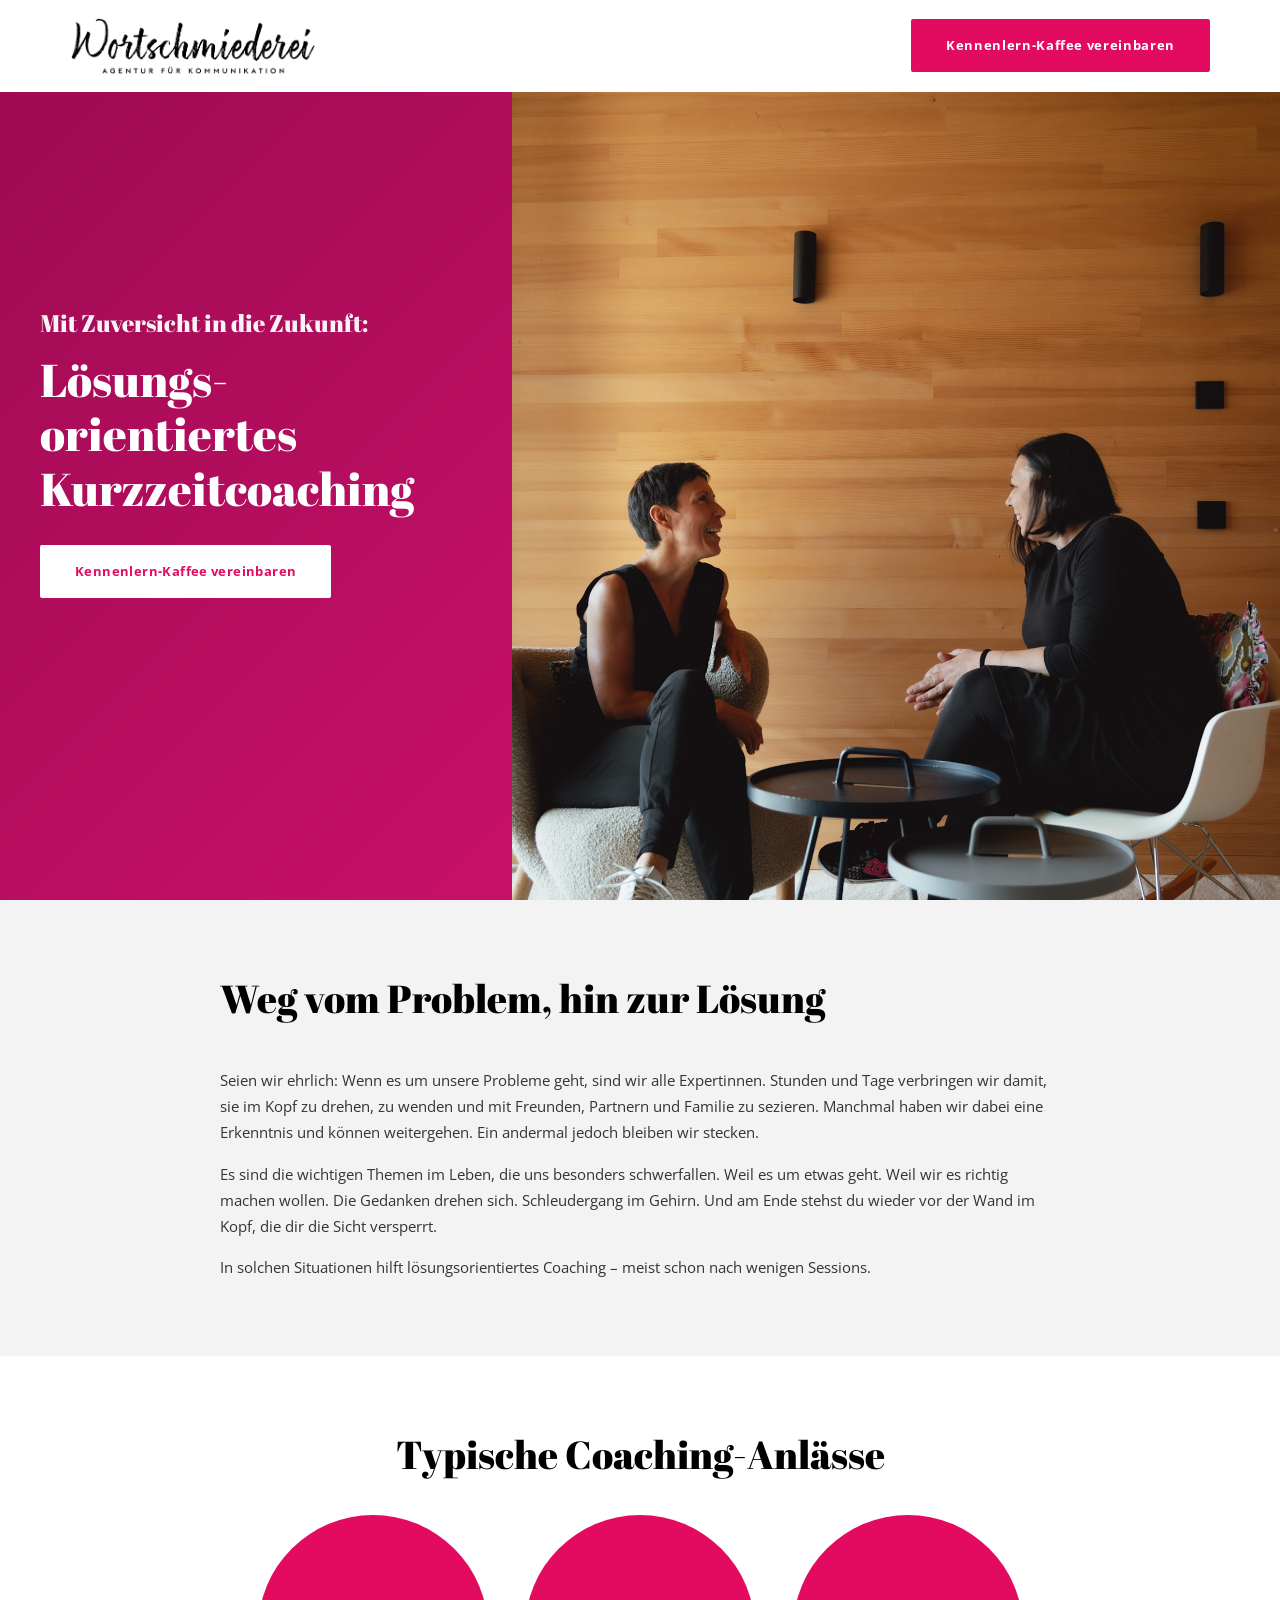
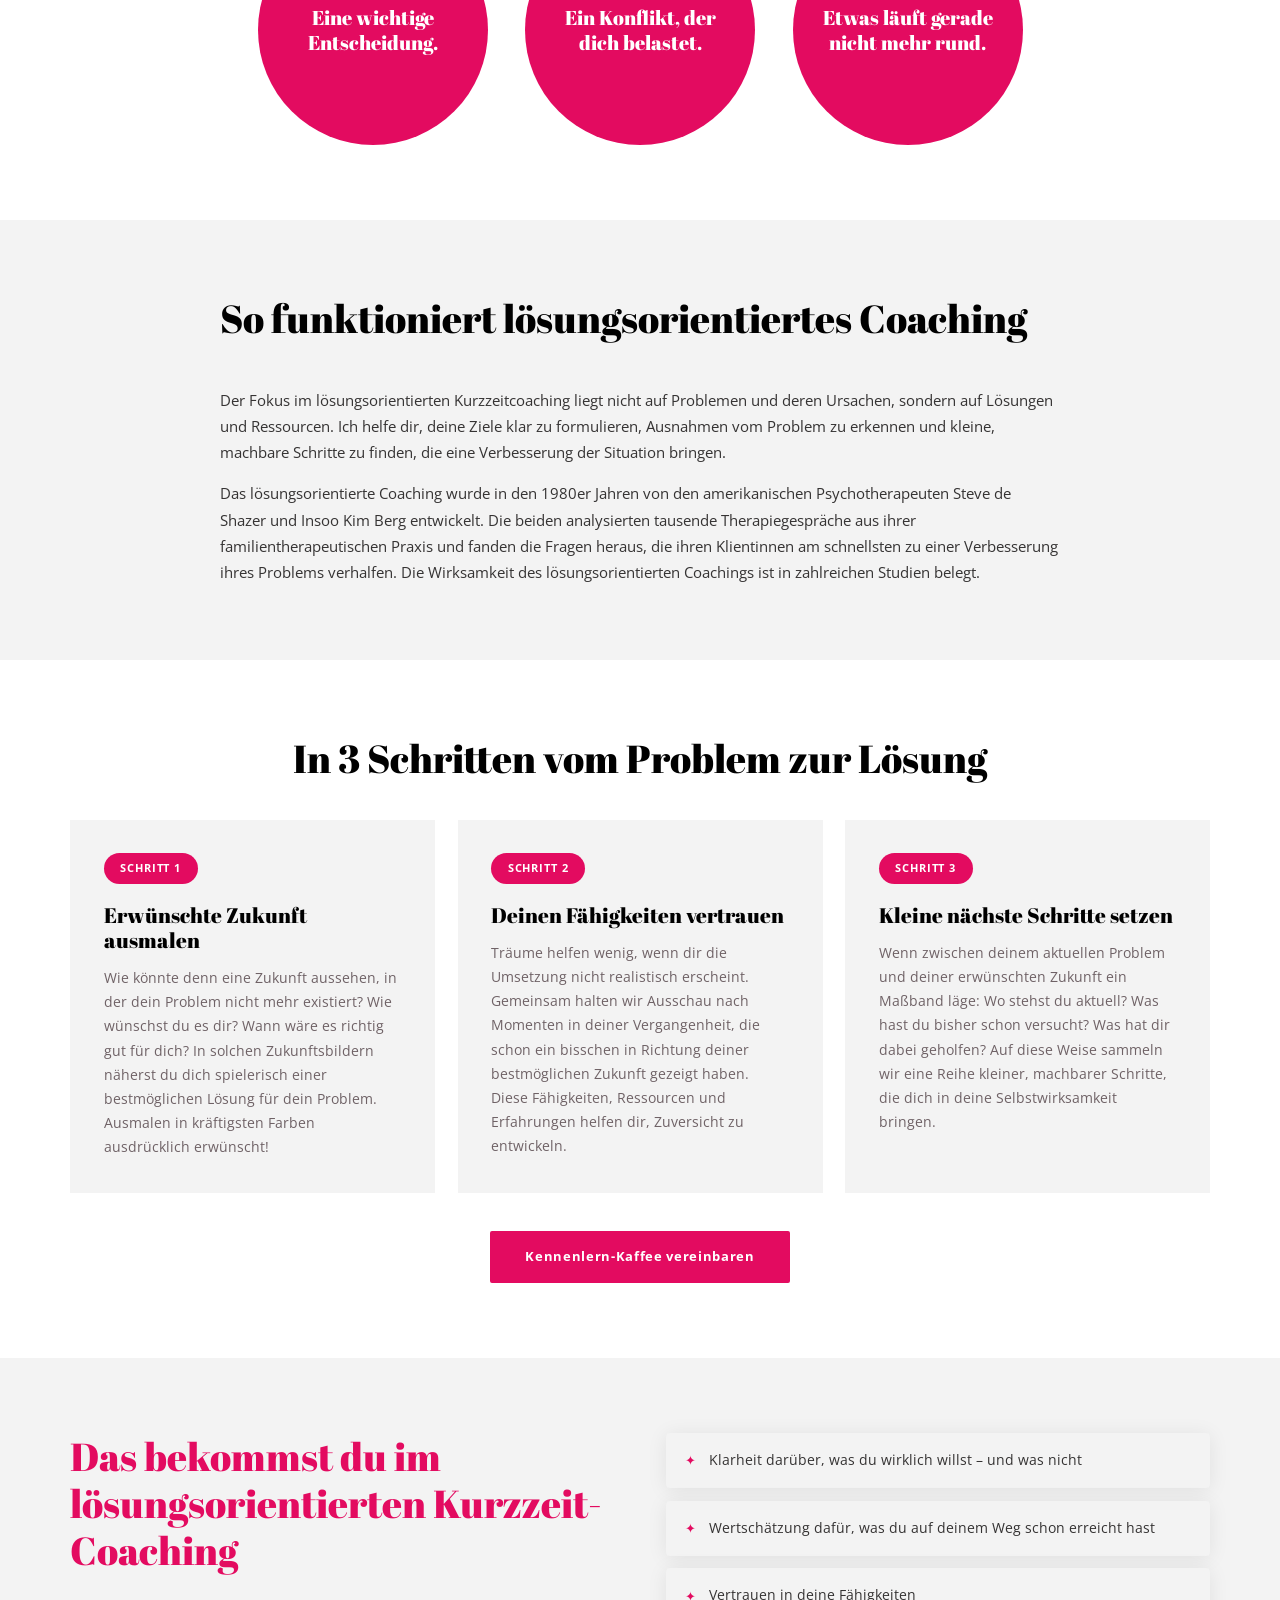
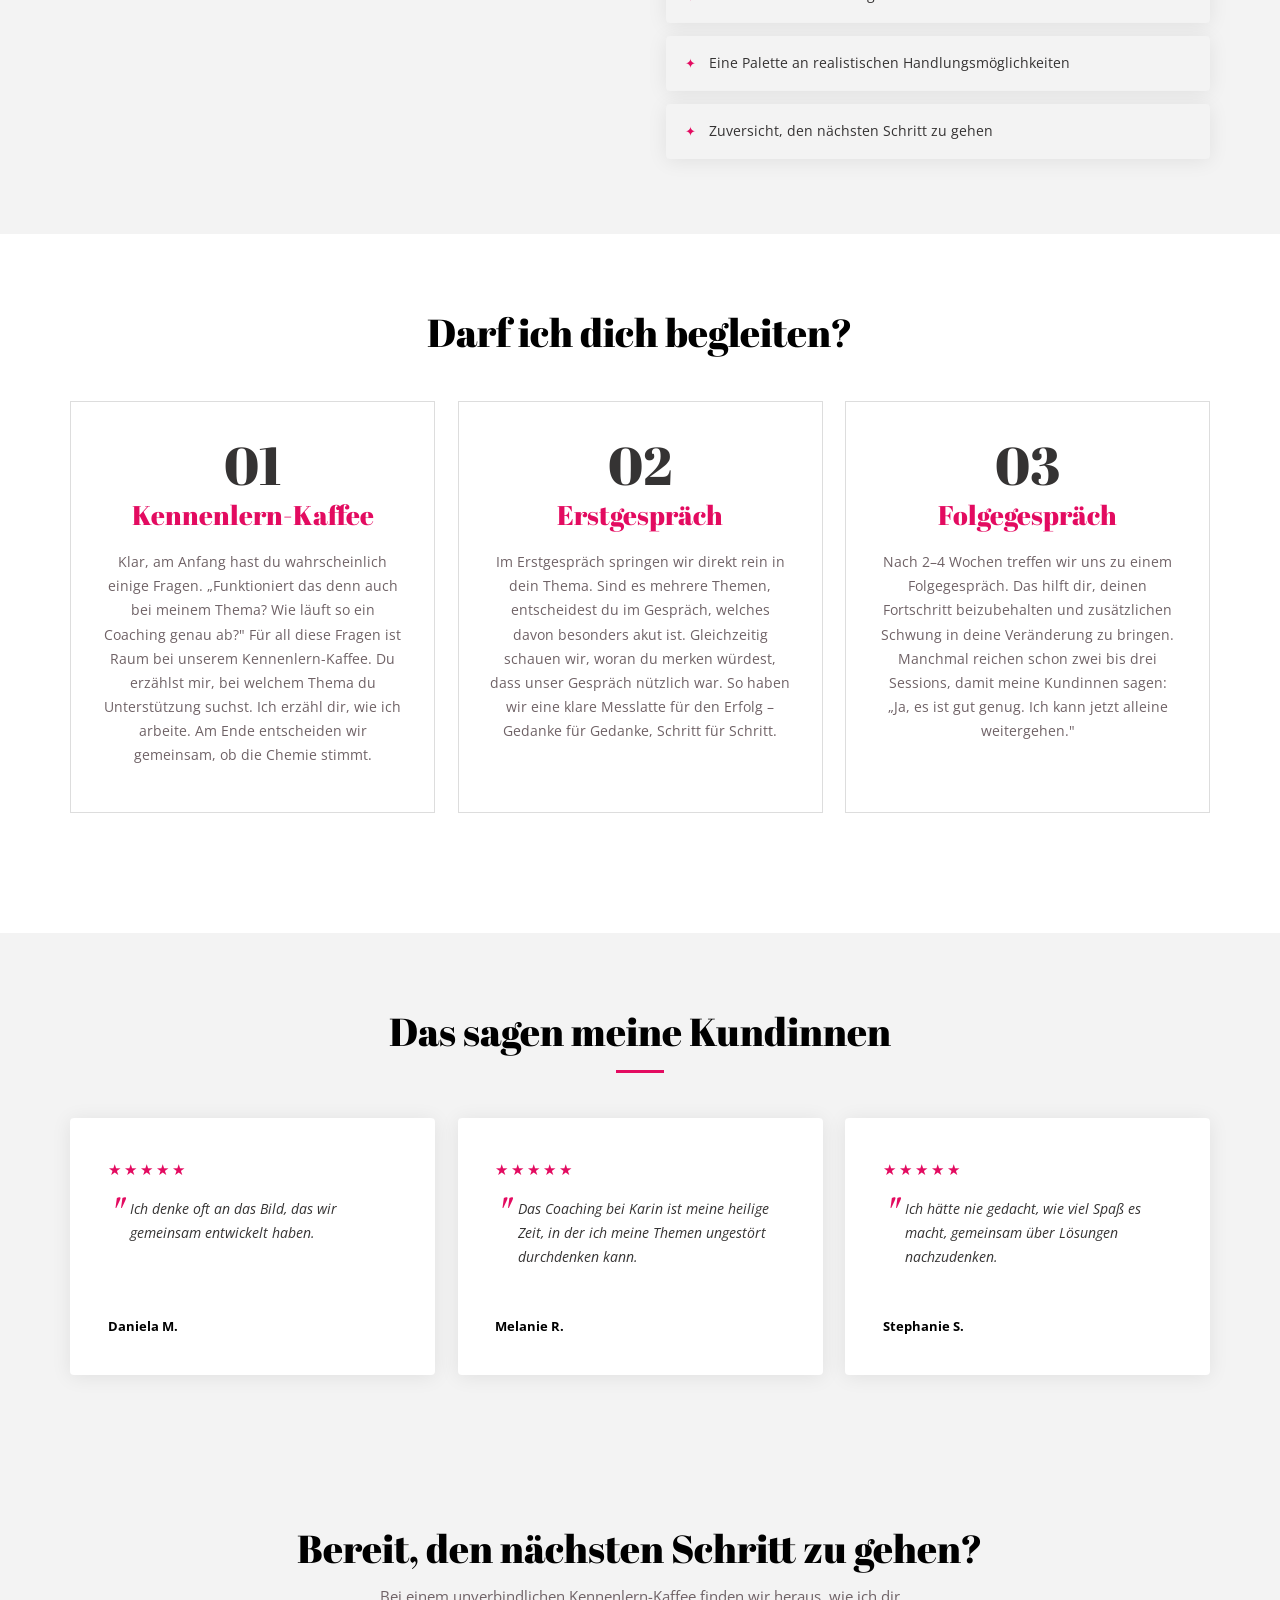
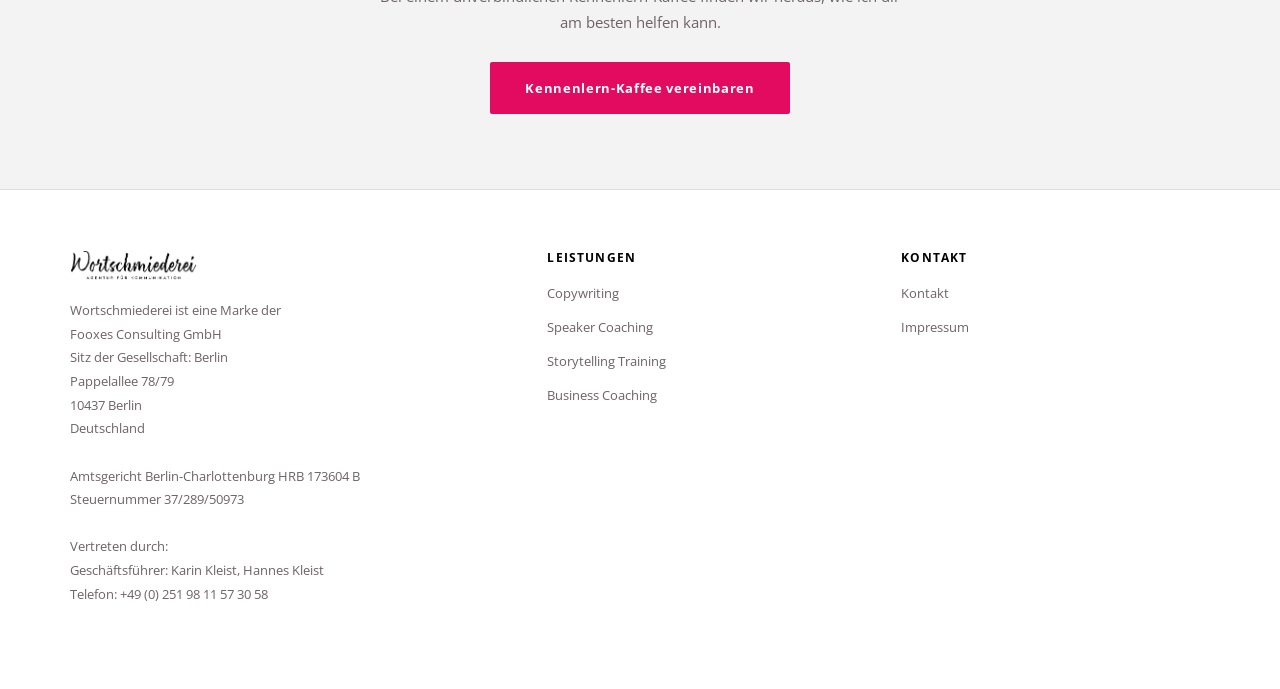
==== commit a262454f: "Implement Vibe Annotations review round Homepage: nav reduced to logo + CTA, hero eyebrow/headline c" ====
--- a/coaching/index.html
+++ b/coaching/index.html
@@ -19,18 +19,7 @@
         <img src="../images/logos/wortschmiederei-logo-schwarz-hd.png" alt="Wortschmiederei" width="180" height="60">
       </a>
 
-      <button class="nav-toggle" aria-expanded="false" aria-controls="site-nav" aria-label="Menü öffnen">
-        <span></span><span></span><span></span>
-      </button>
-
       <nav class="site-nav" id="site-nav" role="navigation" aria-label="Hauptnavigation">
-        <ul class="nav-list">
-          <li><a href="../copywriting-fuer-unternehmen-und-macher/">Copywriting</a></li>
-          <li><a href="../speaker-coaching/">Speaker Coaching</a></li>
-          <li><a href="../storytelling-trainings/">Storytelling</a></li>
-          <li><a href="../coaching/" class="active">Coaching</a></li>
-          <li><a href="../kontakt/">Kontakt</a></li>
-        </ul>
         <div class="nav-cta">
           <a href="../kontakt/" class="btn btn-primary">Kennenlern-Kaffee vereinbaren</a>
         </div>
@@ -42,7 +31,7 @@
 
     <!-- ============ HERO ============ -->
     <section class="hero hero--sub">
-      <div class="hero-photo" role="img" aria-label="Karin Kleist – Coaching" style="background-image: url('../images/photos/karin-kleist-fotoshooting-2025-5158.jpg');"></div>
+      <div class="hero-photo" role="img" aria-label="Karin Kleist – Coaching" style="background-image: url('../images/photos/karin-kleist-fotoshooting-2025-5076.jpg');"></div>
       <div class="hero-content">
         <div class="hero-content-inner">
           <p class="hero-eyebrow">Mit Zuversicht in die Zukunft:</p>
@@ -55,7 +44,7 @@
     <!-- ============ WEG VOM PROBLEM ============ -->
     <section class="section section--light">
       <div class="container" style="max-width: 900px;">
-        <h2 class="text-accent">Weg vom Problem, hin zur Lösung</h2>
+        <h2 class="text-accent" style="padding-bottom: 45px;">Weg vom Problem, hin zur Lösung</h2>
         <p>Seien wir ehrlich: Wenn es um unsere Probleme geht, sind wir alle Expertinnen. Stunden und Tage verbringen wir damit, sie im Kopf zu drehen, zu wenden und mit Freunden, Partnern und Familie zu sezieren. Manchmal haben wir dabei eine Erkenntnis und können weitergehen. Ein andermal jedoch bleiben wir stecken.</p>
         <p>Es sind die wichtigen Themen im Leben, die uns besonders schwerfallen. Weil es um etwas geht. Weil wir es richtig machen wollen. Die Gedanken drehen sich. Schleudergang im Gehirn. Und am Ende stehst du wieder vor der Wand im Kopf, die dir die Sicht versperrt.</p>
         <p>In solchen Situationen hilft lösungsorientiertes Coaching – meist schon nach wenigen Sessions.</p>
@@ -65,6 +54,7 @@
     <!-- ============ SITUATION CIRCLES ============ -->
     <section class="section">
       <div class="container">
+        <h2 class="text-center" style="margin-bottom: 2.5rem;">Typische Coaching-Anlässe</h2>
         <div class="situation-circles">
           <div class="situation-circle">Eine wichtige Entscheidung.</div>
           <div class="situation-circle">Ein Konflikt, der dich belastet.</div>
@@ -76,7 +66,7 @@
     <!-- ============ SO FUNKTIONIERT ============ -->
     <section class="section section--light">
       <div class="container" style="max-width: 900px;">
-        <h2>So funktioniert lösungsorientiertes Coaching</h2>
+        <h2 style="padding-bottom: 45px;">So funktioniert lösungsorientiertes Coaching</h2>
         <p>Der Fokus im lösungsorientierten Kurzzeitcoaching liegt nicht auf Problemen und deren Ursachen, sondern auf Lösungen und Ressourcen. Ich helfe dir, deine Ziele klar zu formulieren, Ausnahmen vom Problem zu erkennen und kleine, machbare Schritte zu finden, die eine Verbesserung der Situation bringen.</p>
         <p>Das lösungsorientierte Coaching wurde in den 1980er Jahren von den amerikanischen Psychotherapeuten Steve de Shazer und Insoo Kim Berg entwickelt. Die beiden analysierten tausende Therapiegespräche aus ihrer familientherapeutischen Praxis und fanden die Fragen heraus, die ihren Klientinnen am schnellsten zu einer Verbesserung ihres Problems verhalfen. Die Wirksamkeit des lösungsorientierten Coachings ist in zahlreichen Studien belegt.</p>
       </div>
@@ -85,7 +75,7 @@
     <!-- ============ 3 SCHRITTE ============ -->
     <section class="section">
       <div class="container">
-        <h2>In 3 Schritten vom Problem zur Lösung</h2>
+        <h2 class="text-center">In 3 Schritten vom Problem zur Lösung</h2>
 
         <div class="coach-steps">
           <div class="coach-step">
@@ -106,7 +96,7 @@
         </div>
 
         <div class="text-center" style="margin-top: 2.5rem;">
-          <a href="../kontakt/" class="btn btn-primary">Mach den ersten Schritt</a>
+          <a href="../kontakt/" class="btn btn-primary">Kennenlern-Kaffee vereinbaren</a>
         </div>
       </div>
     </section>
@@ -158,7 +148,7 @@
     <section class="section testimonials">
       <div class="container">
         <div class="testimonials-header">
-          <h2>Das sagen meine Kund:innen</h2>
+          <h2>Das sagen meine Kundinnen</h2>
         </div>
 
         <div class="testimonials-grid">
@@ -204,7 +194,7 @@
     <!-- ============ CLOSING CTA ============ -->
     <section class="section section--light text-center">
       <div class="container">
-        <h2>Lass uns deine Geschichte erzählen.</h2>
+        <h2>Bereit, den nächsten Schritt zu gehen?</h2>
         <p style="max-width: 520px; margin: 0.75rem auto 1.75rem; color: var(--color-muted);">Bei einem unverbindlichen Kennenlern-Kaffee finden wir heraus, wie ich dir am besten helfen kann.</p>
         <a href="../kontakt/" class="btn btn-primary">Kennenlern-Kaffee vereinbaren</a>
       </div>
@@ -250,20 +240,11 @@
           <ul class="footer-nav-list">
             <li><a href="../kontakt/">Kontakt</a></li>
             <li><a href="../impressum/">Impressum</a></li>
-            <li><a href="mailto:karin.kleist@wortschmiederei.com">E-Mail schreiben</a></li>
           </ul>
         </div>
       </div>
-
-      <div class="footer-bottom">
-        <p>&copy; 2025 Fooxes Consulting GmbH</p>
-        <div style="display: flex; gap: 1.5rem;">
-          <a href="../impressum/">Impressum</a>
-          <a href="../kontakt/">Kontakt</a>
-        </div>
-      </div>
-    </div>
-  </footer>
+      </div>
+</footer>
 
   <script src="../js/main.js"></script>
 </body>
--- a/css/style.css
+++ b/css/style.css
@@ -319,7 +319,7 @@
 
 .nav-list a {
   display: block;
-  padding: 0.5rem 0.875rem;
+  padding: 0.75rem 0.875rem;
   font-size: 0.875rem;
   font-weight: 600;
   color: var(--color-dark);
@@ -336,9 +336,9 @@
   margin-left: 1rem;
 }
 
-/* Header CTA in ALL CAPS (Karin's request) */
+/* Header CTA — normal sentence case (per annotation) */
 .nav-cta .btn {
-  text-transform: uppercase;
+  text-transform: none;
 }
 
 /* Mobile menu toggle */
@@ -419,6 +419,13 @@
   line-height: 1.18;
 }
 
+/* Homepage headline is longer ("Gute Geschichten für / dein Business");
+   slightly smaller so the first line doesn't wrap in the hero panel. */
+.hero:not(.hero--sub) h1 {
+  font-size: clamp(2rem, 3vw, 2.8rem);
+  line-height: 1.22;
+}
+
 .hero p {
   color: rgba(255,255,255,0.95);
   font-size: 1.05rem;
@@ -426,11 +433,11 @@
   margin-bottom: 2rem;
 }
 
-/* Hero buttons are uppercase to match the live site */
+/* Hero buttons — normal sentence case (per annotation) */
 .hero .btn {
-  text-transform: uppercase;
-  letter-spacing: 0.07em;
-  font-size: 0.78rem;
+  text-transform: none;
+  letter-spacing: 0.03em;
+  font-size: 0.875rem;
   display: inline-flex;
   align-items: center;
   gap: 0.5rem;
@@ -450,12 +457,13 @@
   z-index: 5;
 }
 
-/* Eyebrow line above subpage hero titles */
-.hero-eyebrow {
+/* Eyebrow line above subpage hero titles.
+   Scoped with .hero to override the generic `.hero p { margin-bottom: 2rem }`. */
+.hero .hero-eyebrow {
   color: var(--color-white);
   font-family: var(--font-display);
   font-size: clamp(1.2rem, 2vw, 1.6rem);
-  margin-bottom: 0.75rem;
+  margin-bottom: 0.5rem;
   opacity: 0.95;
 }
 
@@ -556,9 +564,16 @@
 /* ----------------------------------------
    Services Section
    ---------------------------------------- */
+/* Heading + intro share one 700px column, centered as a block
+   (text stays left-aligned). */
+.services-heading {
+  max-width: 700px;
+  margin: 0 auto 1.75rem;
+}
+
 .services-intro {
-  max-width: 760px;
-  margin-bottom: 3rem;
+  max-width: 700px;
+  margin: 0 auto 3rem;
 }
 
 .services-grid {
@@ -653,9 +668,15 @@
   background: var(--color-light-bg);
 }
 
+/* Full-bleed: the photo spans the free width, the text column keeps its size. */
+.about > .container {
+  max-width: 100%;
+  padding: 0;
+}
+
 .about-inner {
   display: grid;
-  grid-template-columns: 1fr 1fr;
+  grid-template-columns: 1fr minmax(400px, 570px);
   gap: 0;
   align-items: stretch;
 }
@@ -770,10 +791,13 @@
   background: rgba(252, 19, 112, 0.08);
 }
 
-/* YouTube video gallery in "Einfach mal machen" */
+/* YouTube video gallery in "Einfach mal machen".
+   Flex + justify-center so panels with fewer than 4 videos sit centered
+   instead of clinging to the left edge. */
 .video-grid {
-  display: grid;
-  grid-template-columns: repeat(auto-fill, minmax(240px, 1fr));
+  display: flex;
+  flex-wrap: wrap;
+  justify-content: center;
   gap: 1.25rem;
   margin-top: 2.5rem;
   text-align: left;
@@ -785,6 +809,8 @@
 
 .video-thumb {
   position: relative;
+  flex: 0 1 calc(25% - 1rem);
+  min-width: 240px;
   aspect-ratio: 16 / 9;
   border: 0;
   padding: 0;
@@ -961,6 +987,8 @@
   border-radius: var(--radius);
   box-shadow: var(--shadow);
   position: relative;
+  display: flex;
+  flex-direction: column;
 }
 
 .star-rating {
@@ -1000,6 +1028,8 @@
   display: flex;
   align-items: center;
   gap: 1rem;
+  margin-top: auto;
+  padding-top: 1.5rem;
 }
 
 .testimonial-author img {
@@ -1019,68 +1049,6 @@
 .author-info span {
   font-size: 0.8rem;
   color: var(--color-muted);
-}
-
-/* ----------------------------------------
-   Newsletter Section
-   ---------------------------------------- */
-.newsletter {
-  background: var(--color-primary);
-  padding: 4rem 0;
-  text-align: center;
-}
-
-.newsletter h2 {
-  color: var(--color-white);
-  max-width: 680px;
-  margin: 0 auto 2rem;
-  font-size: clamp(1.5rem, 3vw, 2.2rem);
-}
-
-.newsletter-form {
-  display: flex;
-  gap: 0.75rem;
-  max-width: 480px;
-  margin: 0 auto;
-}
-
-.newsletter-form input[type="email"] {
-  flex: 1;
-  padding: 0.85rem 1.25rem;
-  border: 2px solid rgba(255,255,255,0.4);
-  border-radius: 2px;
-  background: rgba(255,255,255,0.15);
-  color: var(--color-white);
-  font-family: var(--font-body);
-  font-size: 0.9rem;
-  outline: none;
-  transition: border-color var(--transition);
-}
-
-.newsletter-form input[type="email"]::placeholder {
-  color: rgba(255,255,255,0.6);
-}
-
-.newsletter-form input[type="email"]:focus {
-  border-color: var(--color-white);
-}
-
-.newsletter-form button {
-  padding: 0.85rem 1.75rem;
-  background: var(--color-white);
-  color: var(--color-primary);
-  border: none;
-  font-family: var(--font-body);
-  font-size: 0.875rem;
-  font-weight: 700;
-  cursor: pointer;
-  transition: all var(--transition);
-  border-radius: 2px;
-}
-
-.newsletter-form button:hover {
-  background: var(--color-black);
-  color: var(--color-white);
 }
 
 /* ----------------------------------------
@@ -1307,19 +1275,15 @@
 .workshop-cards {
   display: grid;
   grid-template-columns: repeat(2, 1fr);
-  gap: 2px;
-  background: var(--color-border);
-  border: 2px solid var(--color-border);
+  gap: 1.5rem;
   margin: 2.5rem 0;
 }
 
 .workshop-card {
   background: var(--color-white);
   padding: 2.5rem;
-}
-
-.workshop-card:hover {
-  background: var(--color-light-bg);
+  border-radius: var(--radius);
+  box-shadow: var(--shadow);
 }
 
 .workshop-tag {
@@ -1346,67 +1310,6 @@
   display: flex;
   align-items: center;
   gap: 0.35rem;
-}
-
-/* ----------------------------------------
-   Contact Form
-   ---------------------------------------- */
-.contact-section {
-  padding: 5rem 0;
-}
-
-.contact-grid {
-  display: grid;
-  grid-template-columns: 1fr 1fr;
-  gap: 5rem;
-  align-items: start;
-}
-
-.contact-form {
-  display: flex;
-  flex-direction: column;
-  gap: 1.25rem;
-}
-
-.form-group {
-  display: flex;
-  flex-direction: column;
-  gap: 0.4rem;
-}
-
-.form-group label {
-  font-size: 0.875rem;
-  font-weight: 600;
-  color: var(--color-dark);
-}
-
-.form-group input,
-.form-group textarea,
-.form-group select {
-  padding: 0.85rem 1rem;
-  border: 2px solid var(--color-border);
-  border-radius: 2px;
-  font-family: var(--font-body);
-  font-size: 0.9rem;
-  color: var(--color-dark);
-  background: var(--color-white);
-  outline: none;
-  transition: border-color var(--transition);
-}
-
-.form-group input:focus,
-.form-group textarea:focus,
-.form-group select:focus {
-  border-color: var(--color-primary);
-}
-
-.form-group textarea {
-  resize: vertical;
-  min-height: 140px;
-}
-
-.form-required {
-  color: var(--color-primary);
 }
 
 /* ----------------------------------------
@@ -1467,9 +1370,21 @@
   font-size: 1.4rem;
 }
 
+/* Coaching's 3-step block uses black step headings (per annotation) */
+.coach-steps:not(.coach-steps--6) .coach-step h3 {
+  color: var(--color-black);
+}
+
 .coach-step p {
   color: var(--color-muted);
   font-size: 0.92rem;
+}
+
+/* Speaker's 6-step grid uses the testimonial card look (white + shadow) */
+.coach-steps--6 .coach-step {
+  background: var(--color-white);
+  border-radius: var(--radius);
+  box-shadow: var(--shadow);
 }
 
 /* Coaching: "Das bekommst du" — heading left, checklist right */
@@ -1490,8 +1405,9 @@
   display: flex;
   gap: 0.85rem;
   align-items: center;
-  background: var(--color-white);
-  border: 1px solid var(--color-border);
+  background: var(--color-light-bg);
+  border-radius: var(--radius);
+  box-shadow: var(--shadow);
   padding: 1rem 1.25rem;
   font-size: 0.95rem;
   color: var(--color-dark);
@@ -1510,7 +1426,9 @@
 .contact-simple {
   min-height: 60vh;
   display: flex;
-  align-items: flex-end;
+  align-items: center;
+  justify-content: center;
+  text-align: center;
   padding: 4rem 0;
 }
 
@@ -1643,11 +1561,6 @@
     gap: 2.5rem;
   }
 
-  .contact-grid {
-    grid-template-columns: 1fr;
-    gap: 3rem;
-  }
-
   .offer-cards {
     grid-template-columns: 1fr;
   }
@@ -1674,55 +1587,37 @@
     padding: 3.5rem 0;
   }
 
-  /* Nav mobile */
-  .nav-toggle {
-    display: flex;
+  /* Nav mobile — menu removed; only the CTA button remains, inline in the header */
+  .header-inner {
+    padding: 0 1rem;
+    gap: 0.75rem;
+  }
+
+  .site-logo img {
+    height: 34px;
   }
 
   .site-nav {
-    position: fixed;
-    top: var(--nav-height);
-    left: 0;
-    right: 0;
-    bottom: 0;
-    background: var(--color-white);
-    flex-direction: column;
-    justify-content: center;
-    align-items: center;
-    gap: 0;
-    transform: translateX(100%);
-    transition: transform 0.35s cubic-bezier(0.4, 0, 0.2, 1);
-    border-top: 1px solid var(--color-border);
-  }
-
-  .site-nav.open {
-    transform: translateX(0);
-  }
-
-  .nav-list {
-    flex-direction: column;
-    width: 100%;
-    padding: 2rem;
-    gap: 0;
-  }
-
-  .nav-list a {
-    padding: 1rem 1.5rem;
-    font-size: 1.1rem;
-    border-bottom: 1px solid var(--color-light-bg);
-    width: 100%;
-    text-align: center;
+    position: static;
+    transform: none;
+    background: none;
+    border-top: 0;
+    flex-direction: row;
   }
 
   .nav-cta {
-    margin: 2rem 0 0;
-    width: calc(100% - 4rem);
-    margin-left: 2rem;
-    margin-right: 2rem;
+    margin: 0;
+    width: auto;
   }
 
   .nav-cta .btn {
-    width: 100%;
+    width: auto;
+    max-width: 42vw;
+    font-size: 0.7rem;
+    line-height: 1.25;
+    letter-spacing: 0.02em;
+    padding: 0.5rem 0.9rem;
+    white-space: normal;
     text-align: center;
   }
 
@@ -1783,15 +1678,6 @@
   .footer-bottom {
     flex-direction: column;
     text-align: center;
-  }
-
-  .newsletter-form {
-    flex-direction: column;
-  }
-
-  .newsletter-form input[type="email"],
-  .newsletter-form button {
-    width: 100%;
   }
 
   .about-image::before {
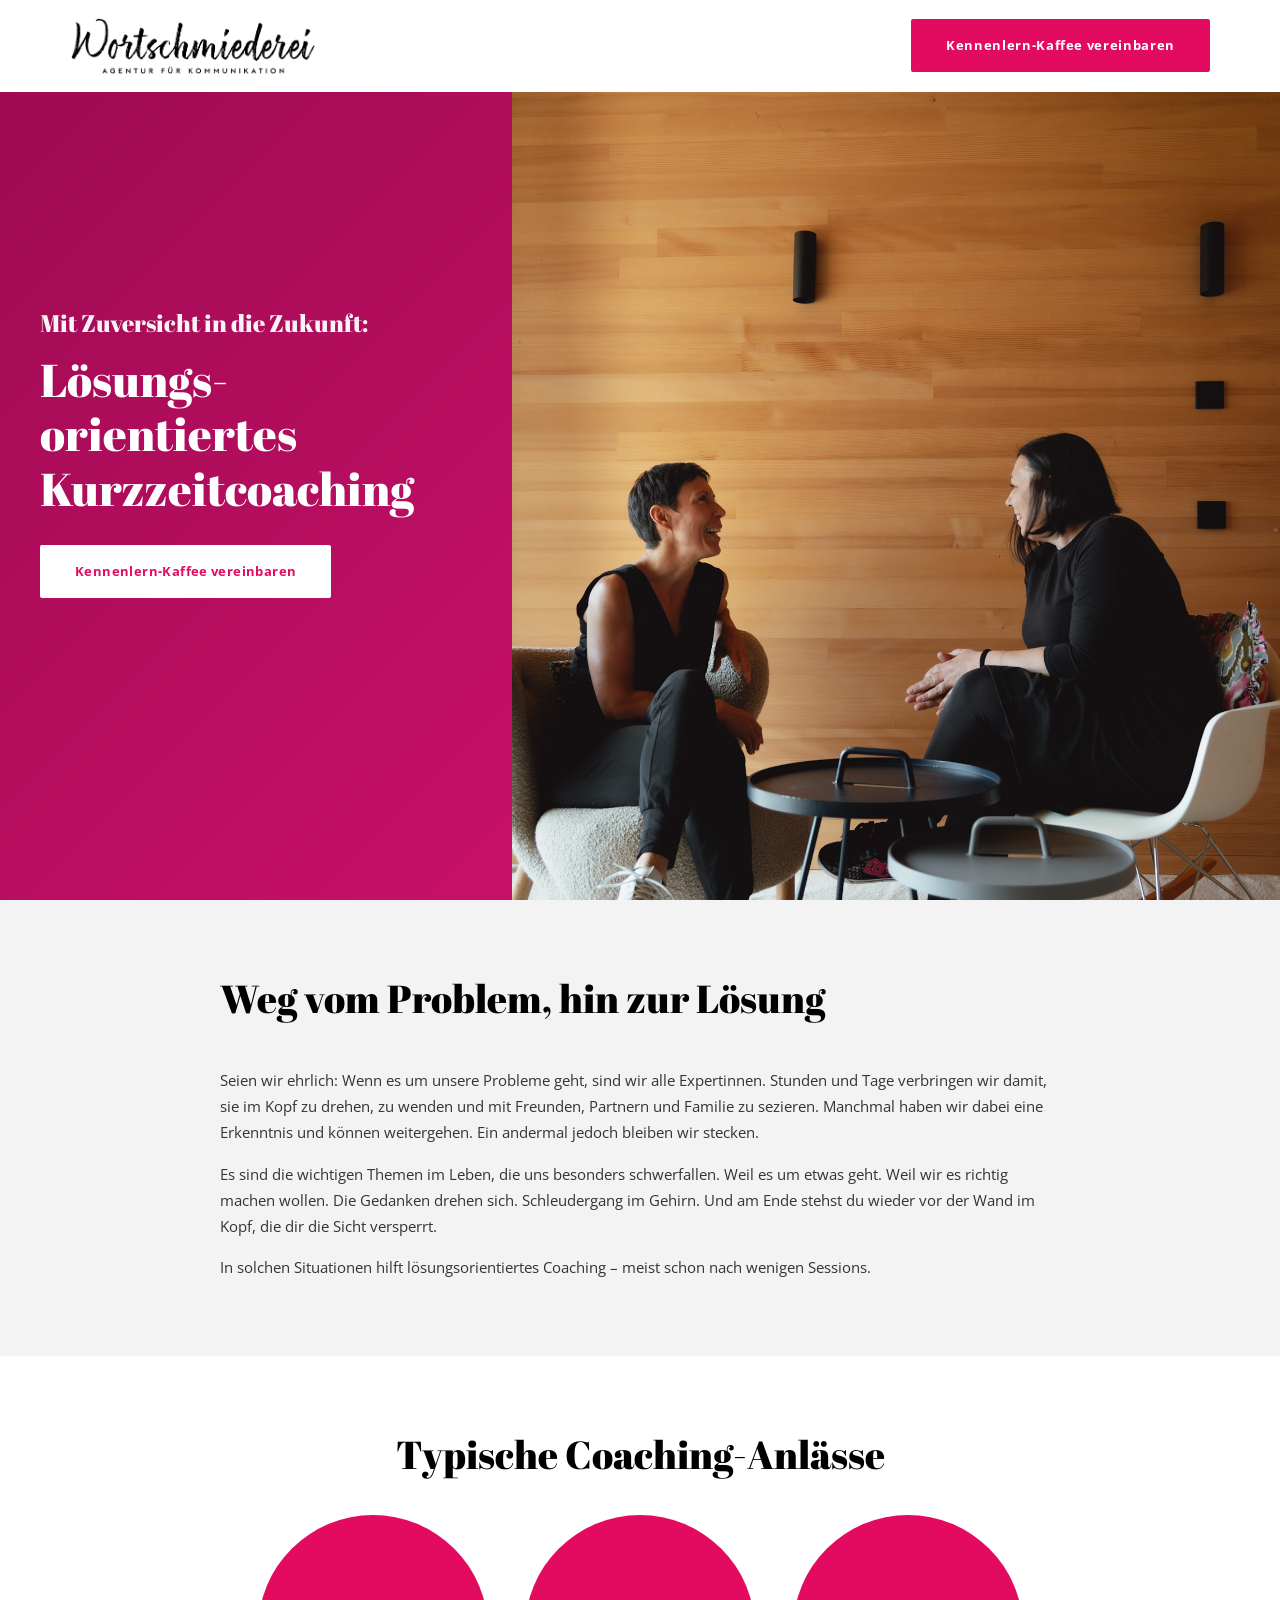
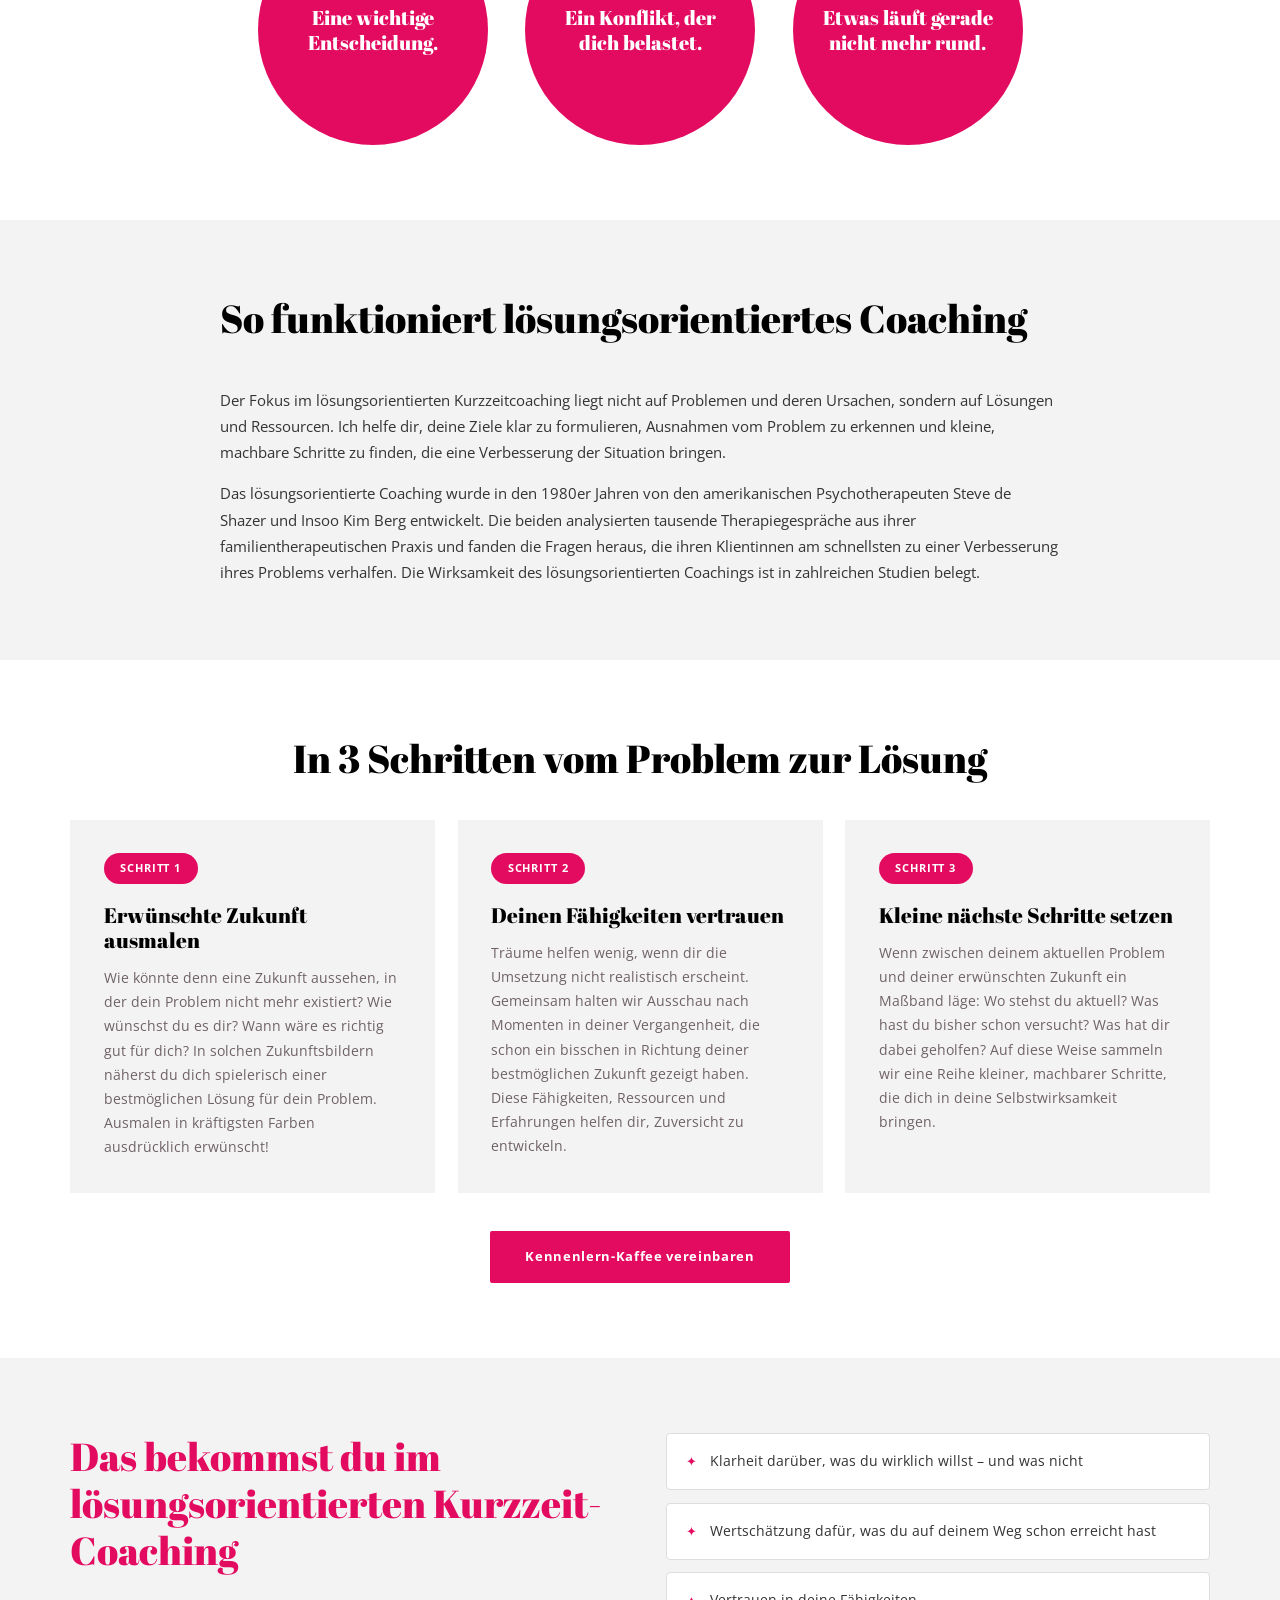
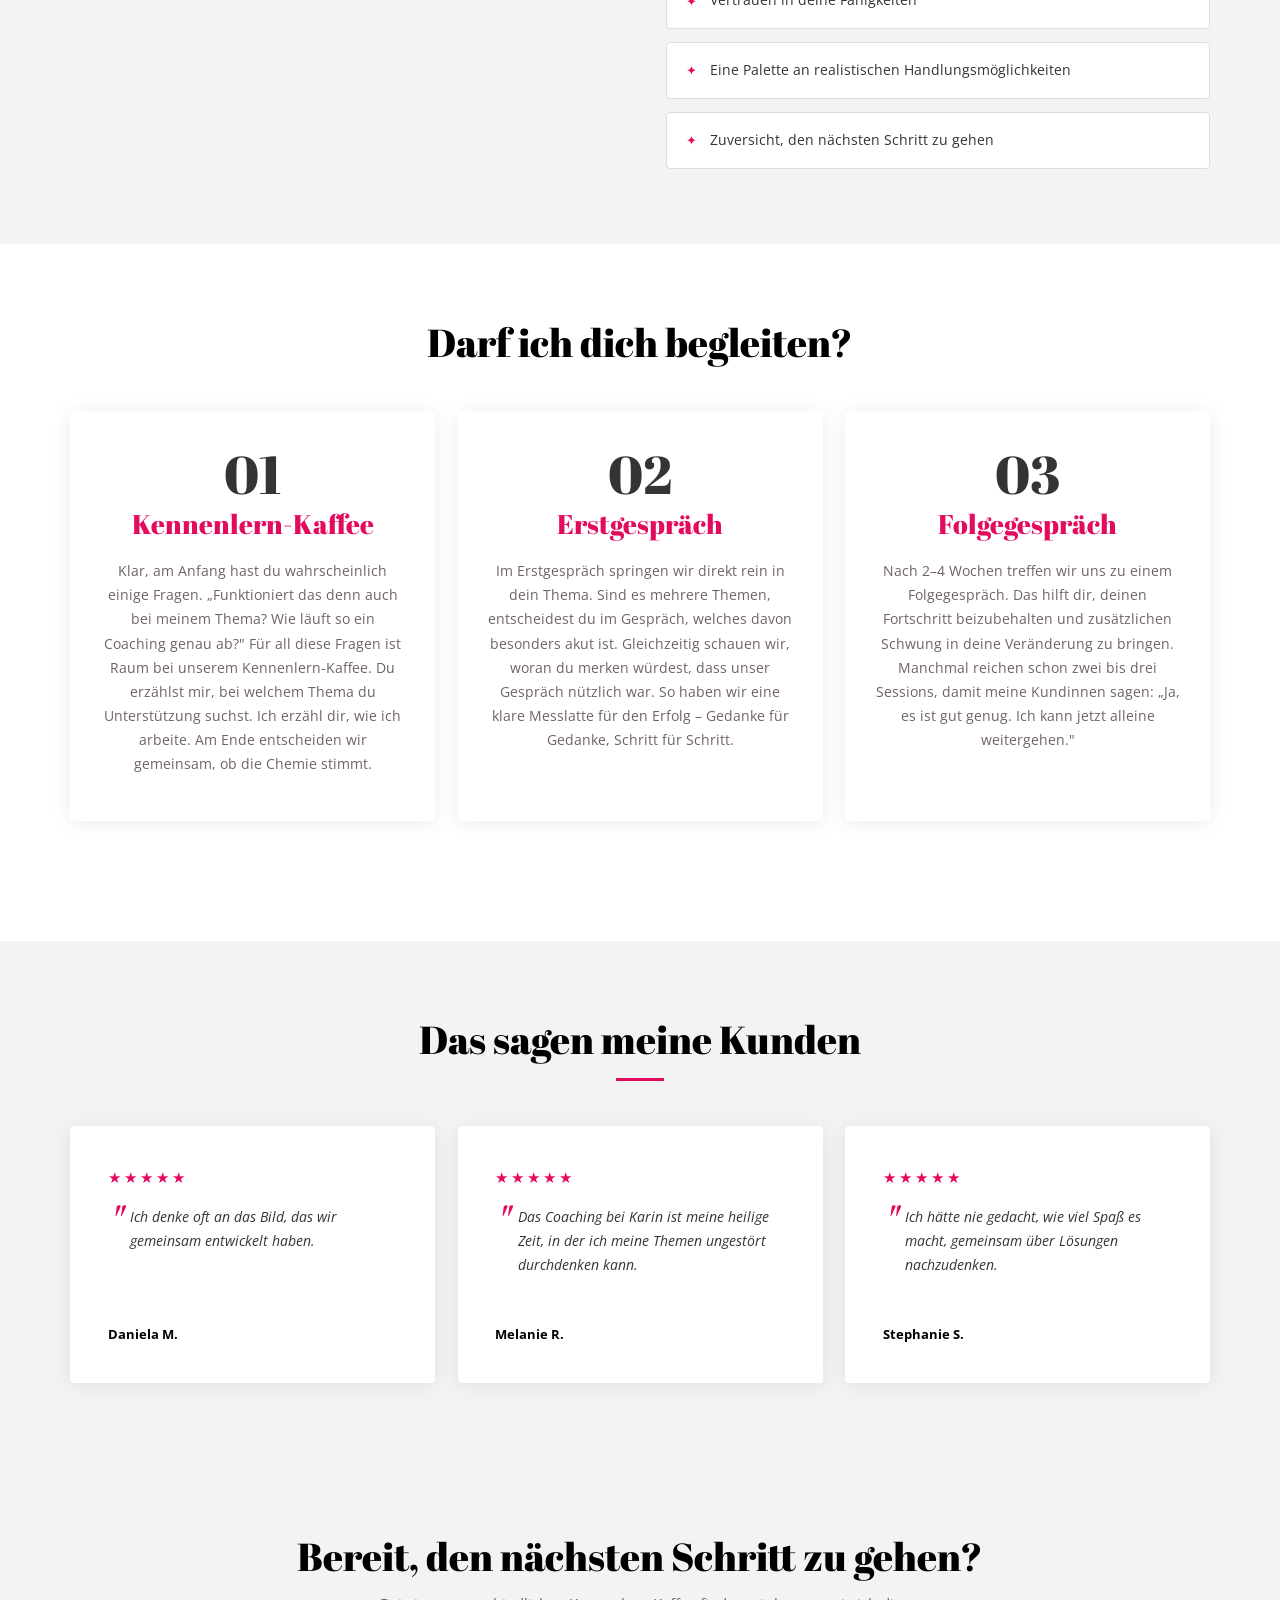
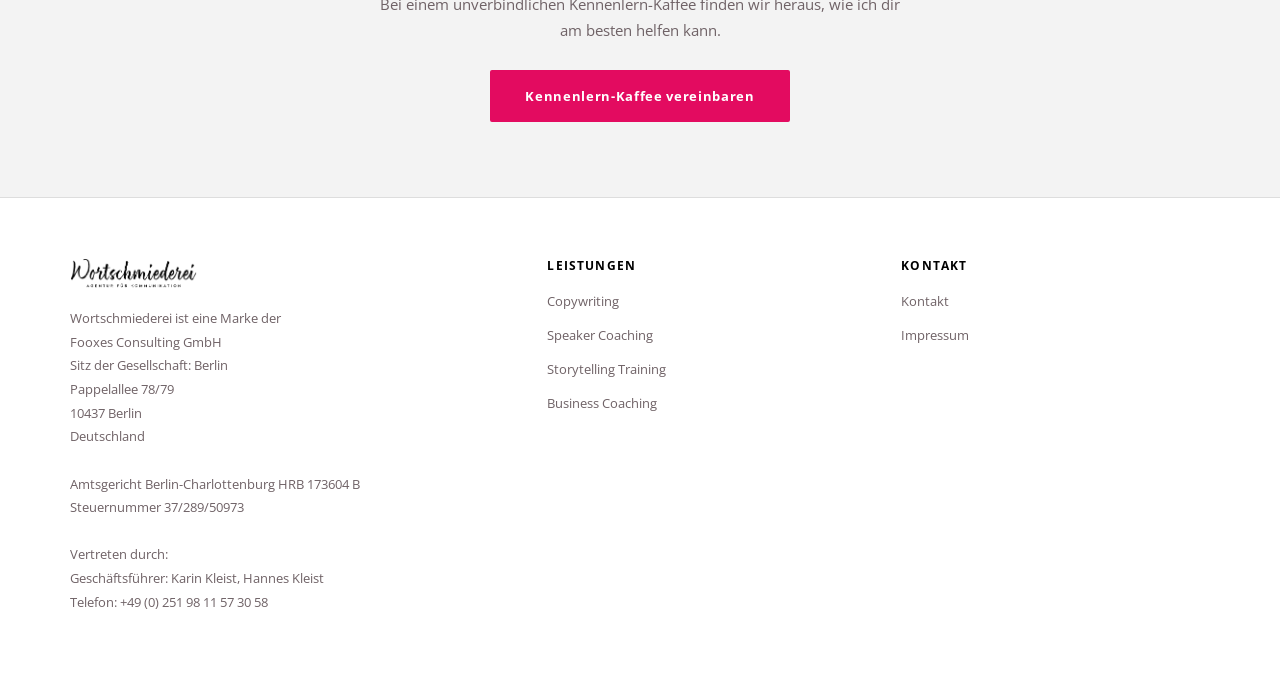
==== commit 4e6e4cd0: "Vibe round 3: card styling refinements + copy - Homepage: services grid as own light-grey section wi" ====
--- a/coaching/index.html
+++ b/coaching/index.html
@@ -148,7 +148,7 @@
     <section class="section testimonials">
       <div class="container">
         <div class="testimonials-header">
-          <h2>Das sagen meine Kundinnen</h2>
+          <h2>Das sagen meine Kunden</h2>
         </div>
 
         <div class="testimonials-grid">
--- a/css/style.css
+++ b/css/style.css
@@ -586,7 +586,8 @@
 .service-card {
   background: var(--color-white);
   padding: 2.5rem;
-  border: 1px solid var(--color-border);
+  border-radius: var(--radius);
+  box-shadow: var(--shadow);
   transition: box-shadow var(--transition), transform var(--transition);
   position: relative;
   display: flex;
@@ -633,8 +634,14 @@
 .process-step {
   text-align: center;
   padding: 2.5rem 2rem 3rem;
-  border: 1px solid var(--color-border);
   background: var(--color-white);
+  border-radius: var(--radius);
+  box-shadow: var(--shadow);
+}
+
+/* Copywriting process block on the light-grey surface (per annotation) */
+.process--light {
+  background: var(--color-light-bg);
 }
 
 .step-number {
@@ -1405,9 +1412,9 @@
   display: flex;
   gap: 0.85rem;
   align-items: center;
-  background: var(--color-light-bg);
+  background: var(--color-white);
+  border: 1px solid var(--color-border);
   border-radius: var(--radius);
-  box-shadow: var(--shadow);
   padding: 1rem 1.25rem;
   font-size: 0.95rem;
   color: var(--color-dark);
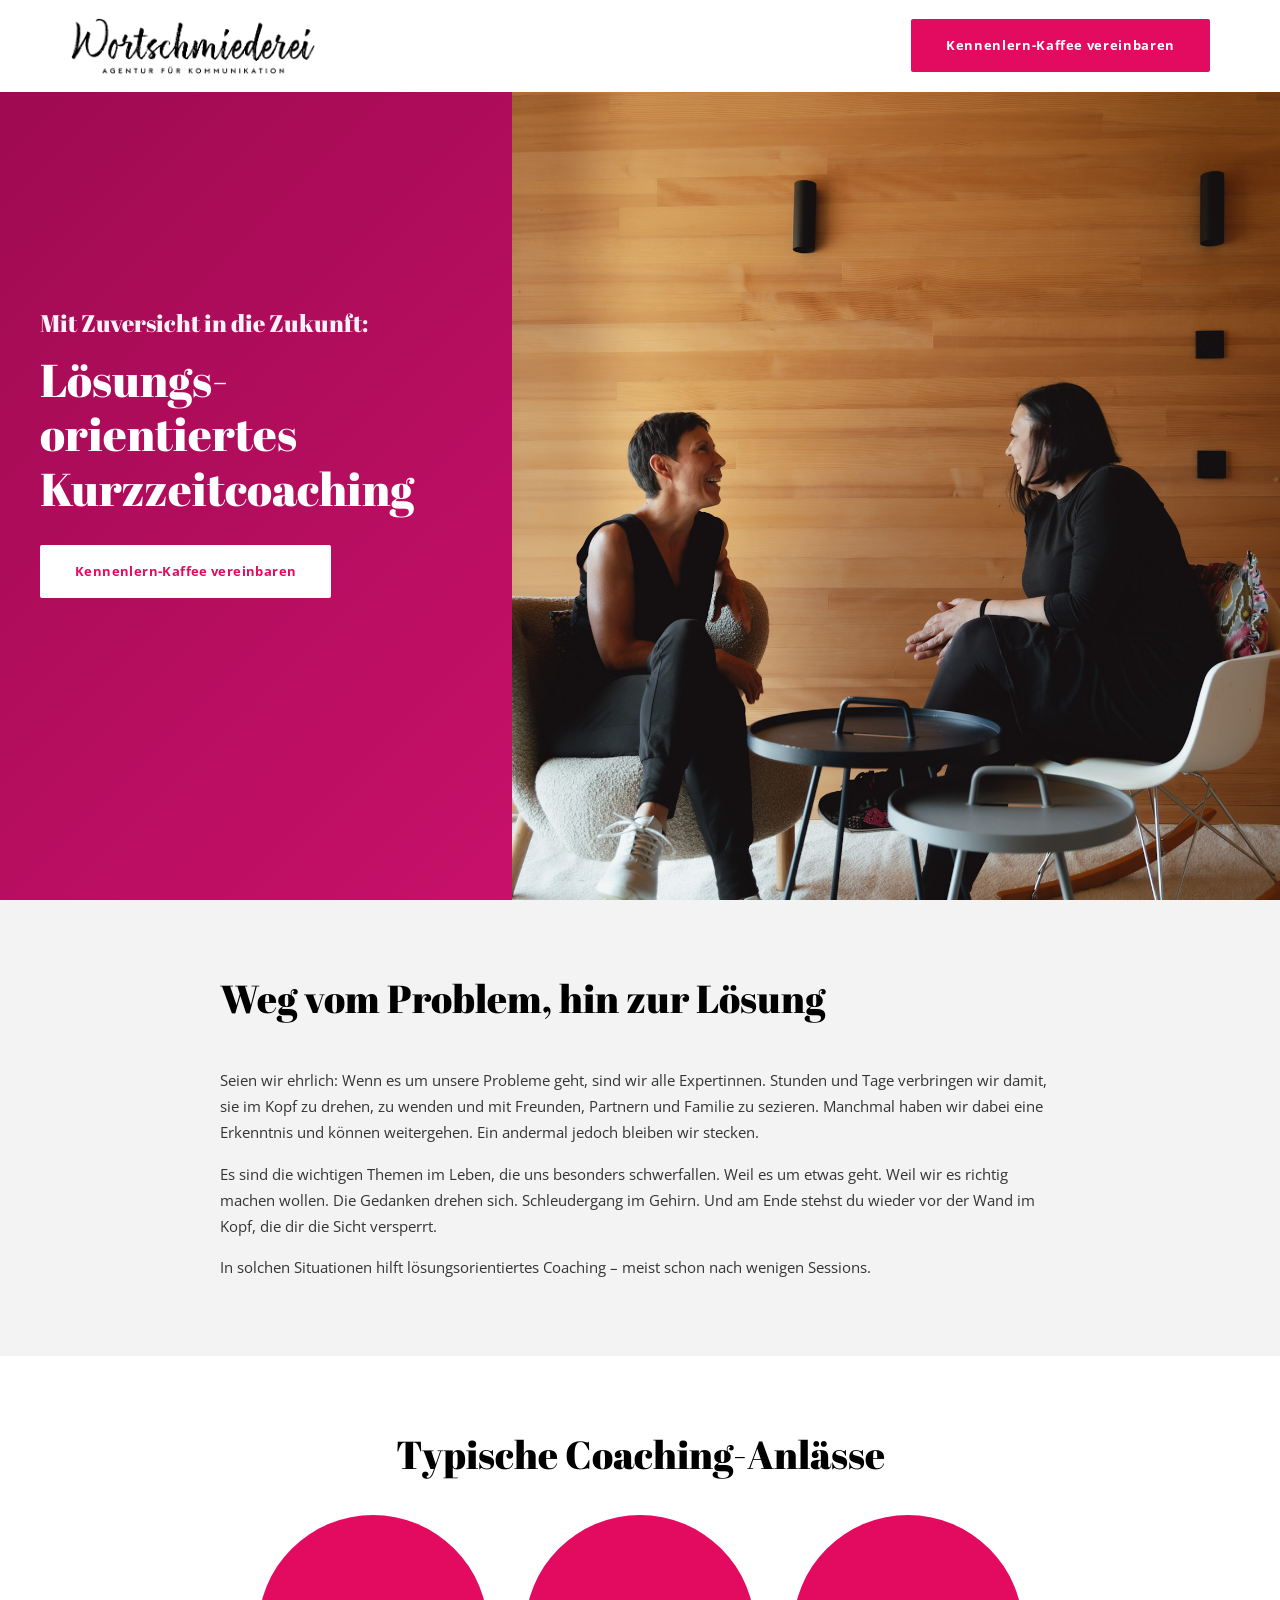
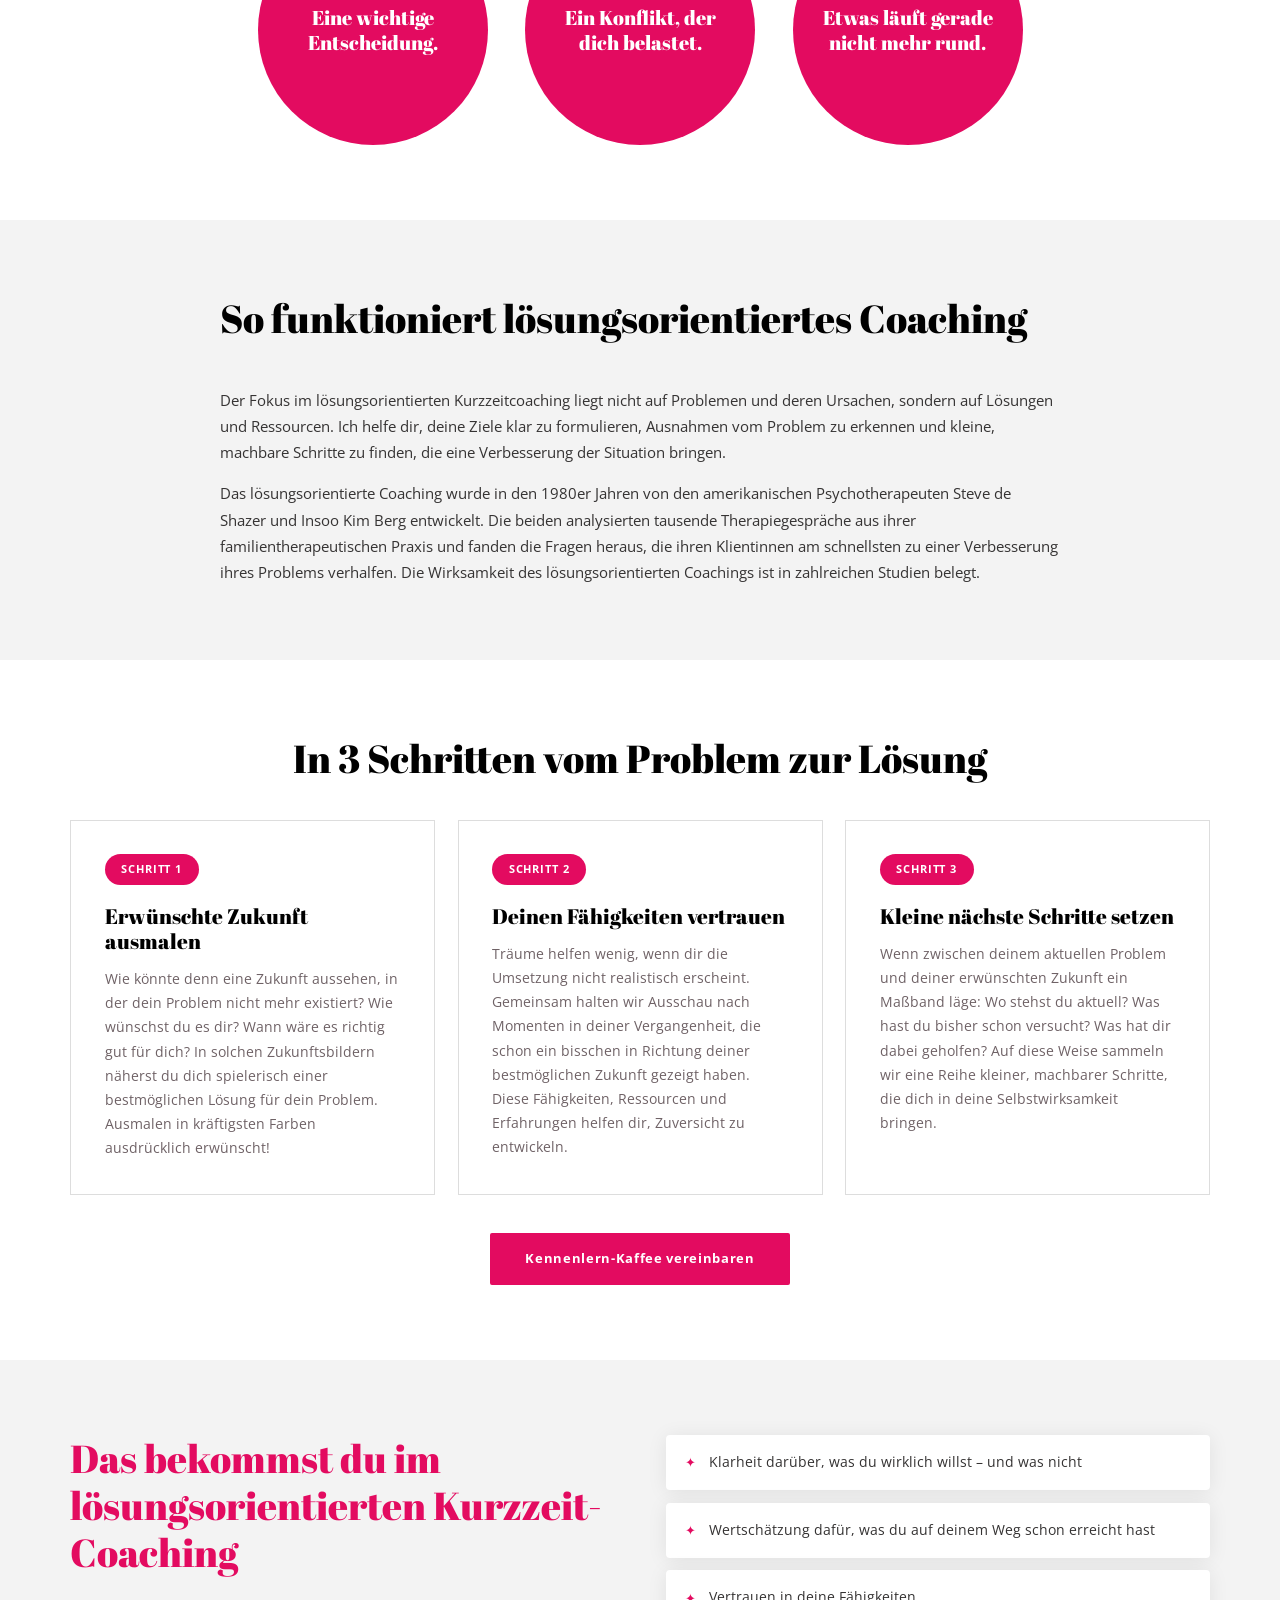
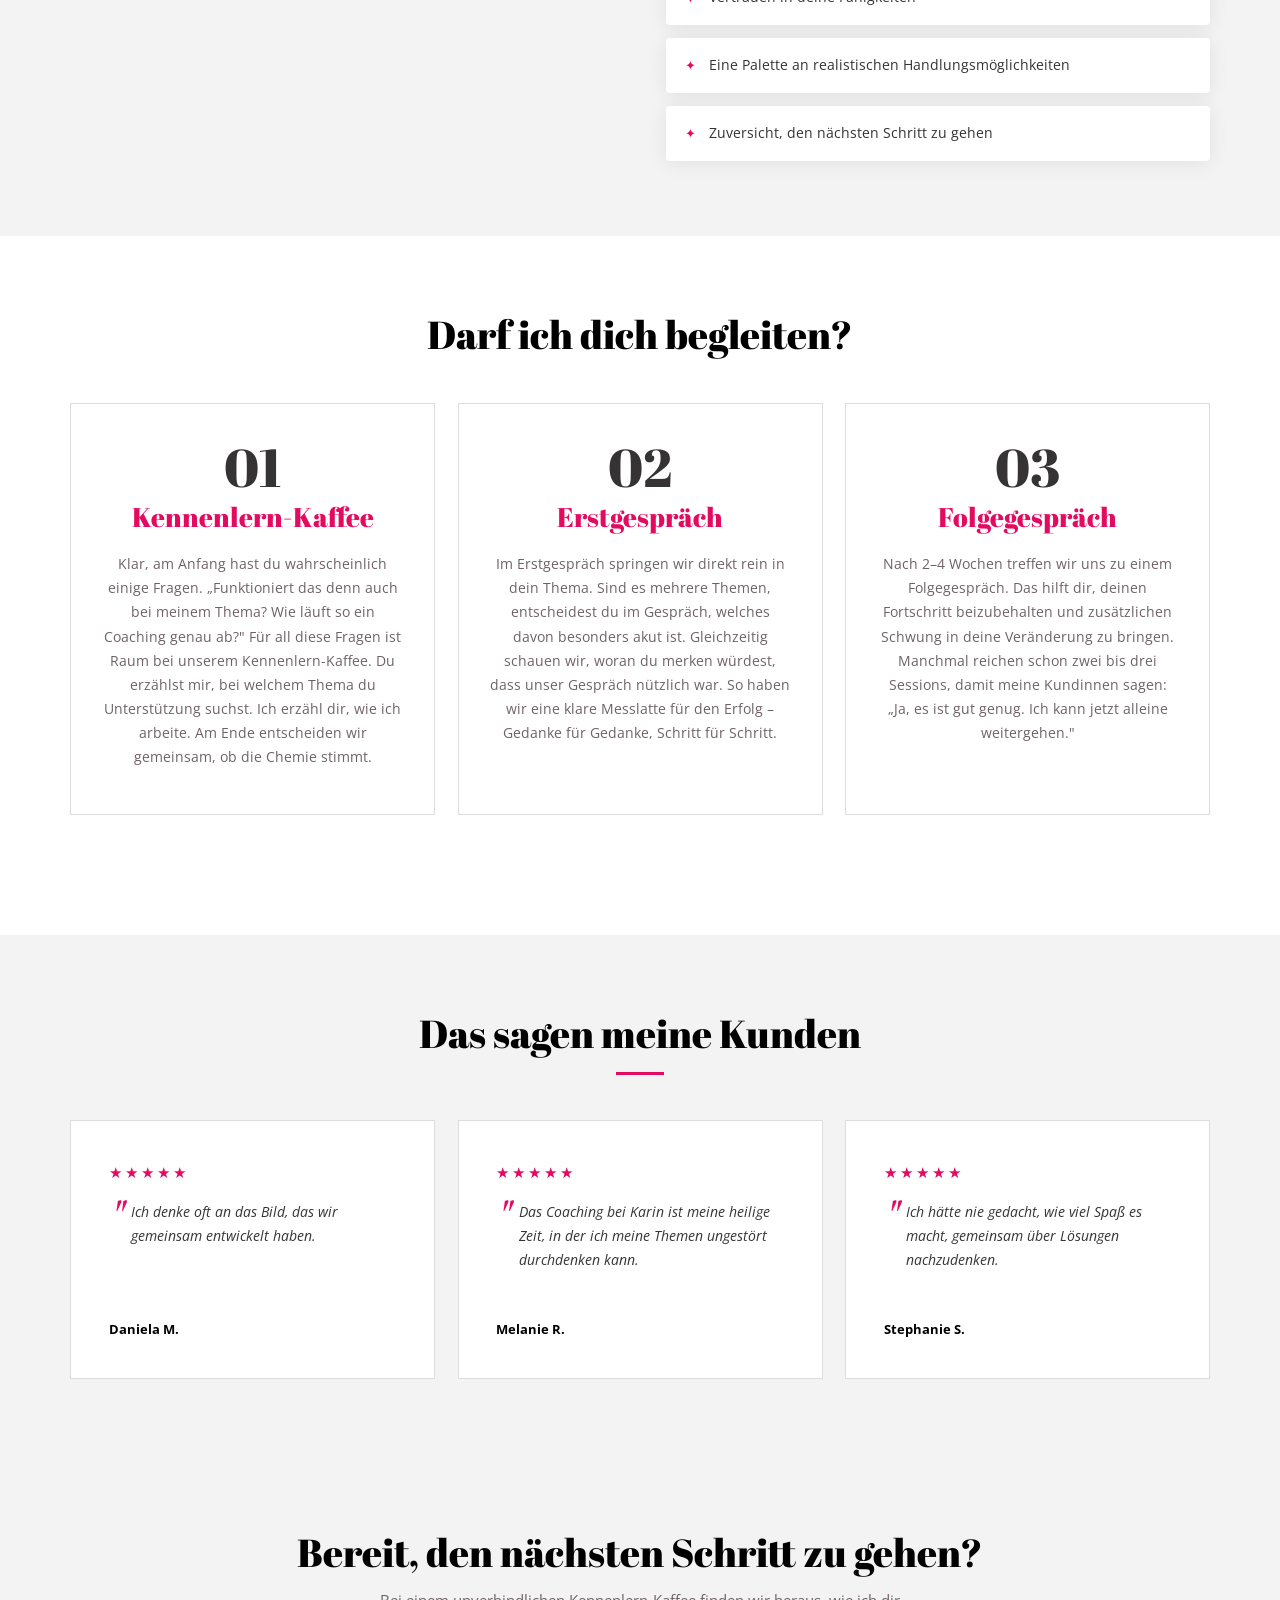
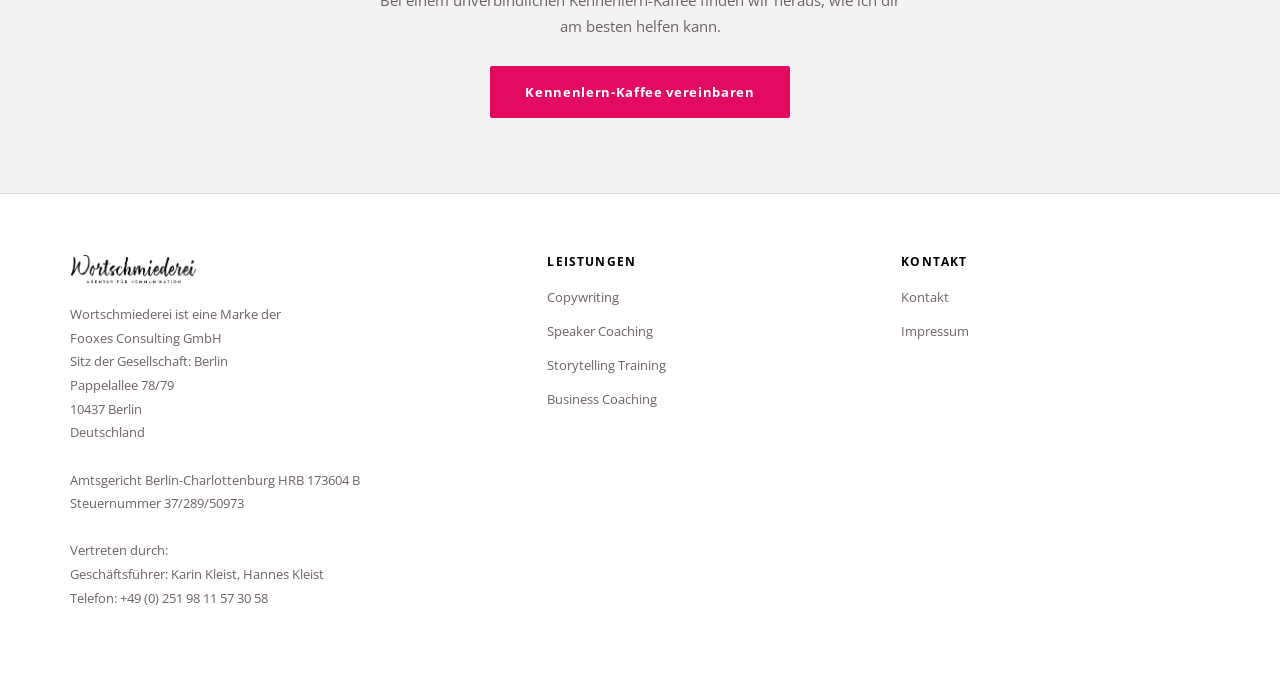
==== commit 63fb2c1f: "Vibe round 4: unified background-driven card system - Cards now follow section background site-wide:" ====
--- a/coaching/index.html
+++ b/coaching/index.html
@@ -31,7 +31,7 @@
 
     <!-- ============ HERO ============ -->
     <section class="hero hero--sub">
-      <div class="hero-photo" role="img" aria-label="Karin Kleist – Coaching" style="background-image: url('../images/photos/karin-kleist-fotoshooting-2025-5076.jpg');"></div>
+      <div class="hero-photo" role="img" aria-label="Karin Kleist – Coaching" style="background-image: url('../images/photos/karin-kleist-fotoshooting-2025-5076.jpg'); background-position: center 20%;"></div>
       <div class="hero-content">
         <div class="hero-content-inner">
           <p class="hero-eyebrow">Mit Zuversicht in die Zukunft:</p>
--- a/css/style.css
+++ b/css/style.css
@@ -619,10 +619,6 @@
 /* ----------------------------------------
    Process / Steps Section
    ---------------------------------------- */
-.process {
-  background: var(--color-white);
-}
-
 .process-steps {
   display: grid;
   grid-template-columns: repeat(3, 1fr);
@@ -634,14 +630,6 @@
 .process-step {
   text-align: center;
   padding: 2.5rem 2rem 3rem;
-  background: var(--color-white);
-  border-radius: var(--radius);
-  box-shadow: var(--shadow);
-}
-
-/* Copywriting process block on the light-grey surface (per annotation) */
-.process--light {
-  background: var(--color-light-bg);
 }
 
 .step-number {
@@ -1293,6 +1281,11 @@
   box-shadow: var(--shadow);
 }
 
+.workshop-card h3 {
+  color: var(--color-primary);
+  padding-bottom: 30px;
+}
+
 .workshop-tag {
   display: inline-block;
   background: var(--color-primary);
@@ -1354,7 +1347,6 @@
 }
 
 .coach-step {
-  background: var(--color-light-bg);
   padding: 2.25rem;
 }
 
@@ -1387,9 +1379,30 @@
   font-size: 0.92rem;
 }
 
-/* Speaker's 6-step grid uses the testimonial card look (white + shadow) */
-.coach-steps--6 .coach-step {
+/* ============================================
+   CARD SYSTEM (background-driven, site-wide)
+   - White section:      sharp corners, light-grey border, no shadow
+   - Light-grey section: soft radius, no border, drop shadow
+   ============================================ */
+.testimonial-card,
+.service-card,
+.workshop-card,
+.coach-step,
+.process-step,
+.checklist li {
   background: var(--color-white);
+  border: 1px solid var(--color-border);
+  border-radius: 0;
+  box-shadow: none;
+}
+
+.section--light .testimonial-card,
+.section--light .service-card,
+.section--light .workshop-card,
+.section--light .coach-step,
+.section--light .process-step,
+.section--light .checklist li {
+  border: none;
   border-radius: var(--radius);
   box-shadow: var(--shadow);
 }
@@ -1412,9 +1425,6 @@
   display: flex;
   gap: 0.85rem;
   align-items: center;
-  background: var(--color-white);
-  border: 1px solid var(--color-border);
-  border-radius: var(--radius);
   padding: 1rem 1.25rem;
   font-size: 0.95rem;
   color: var(--color-dark);
